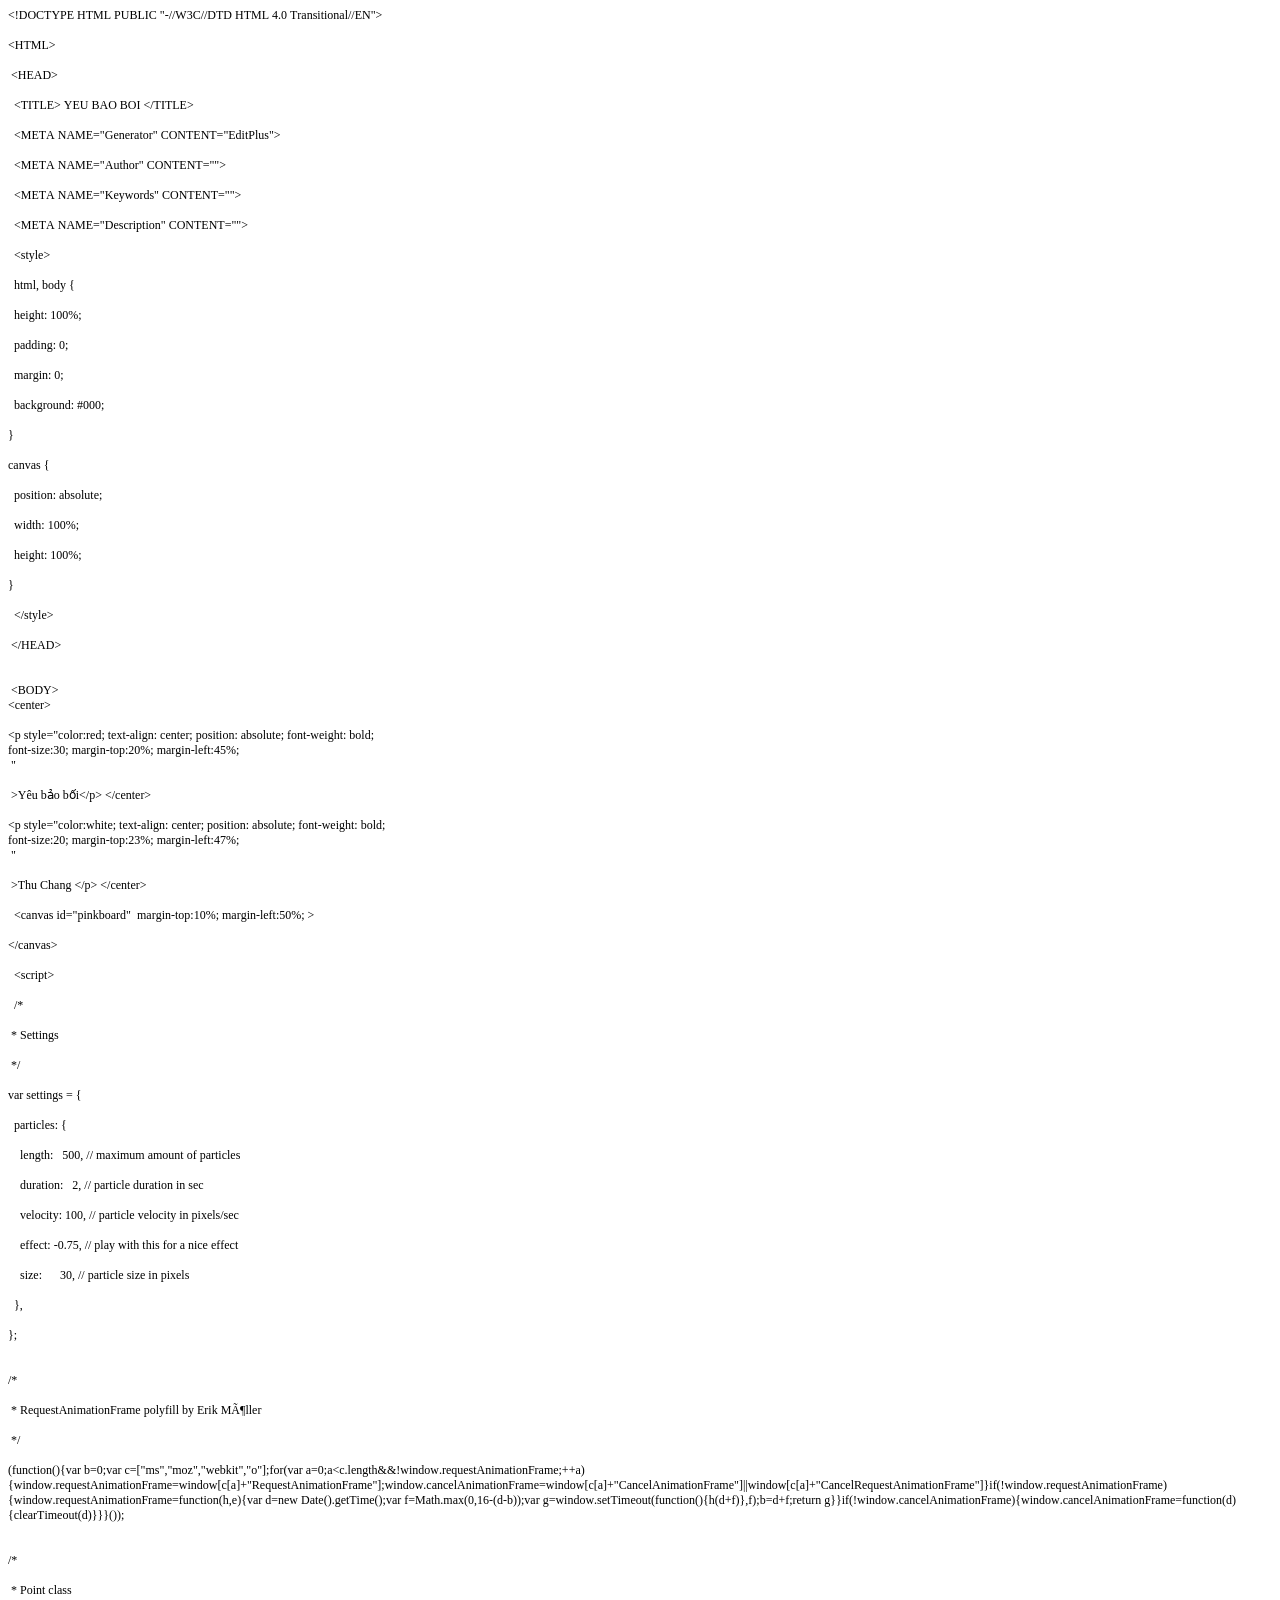
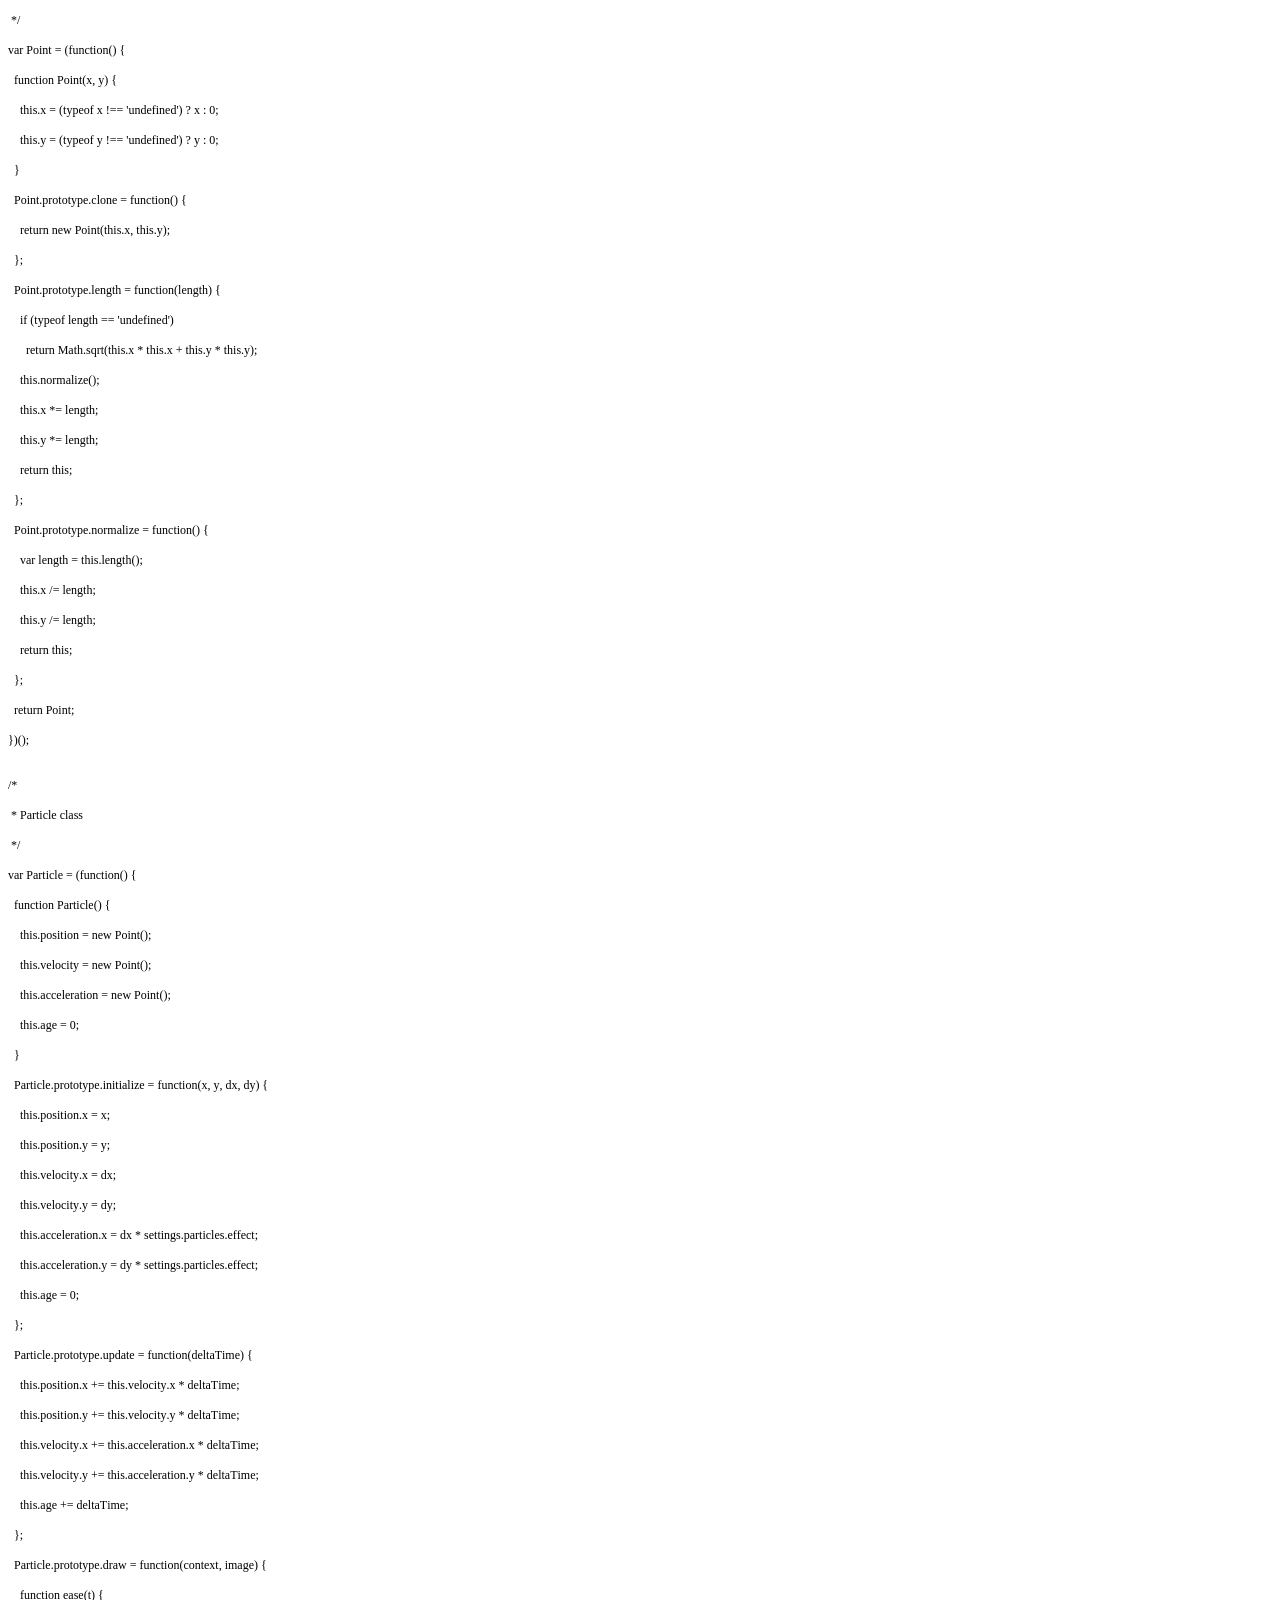
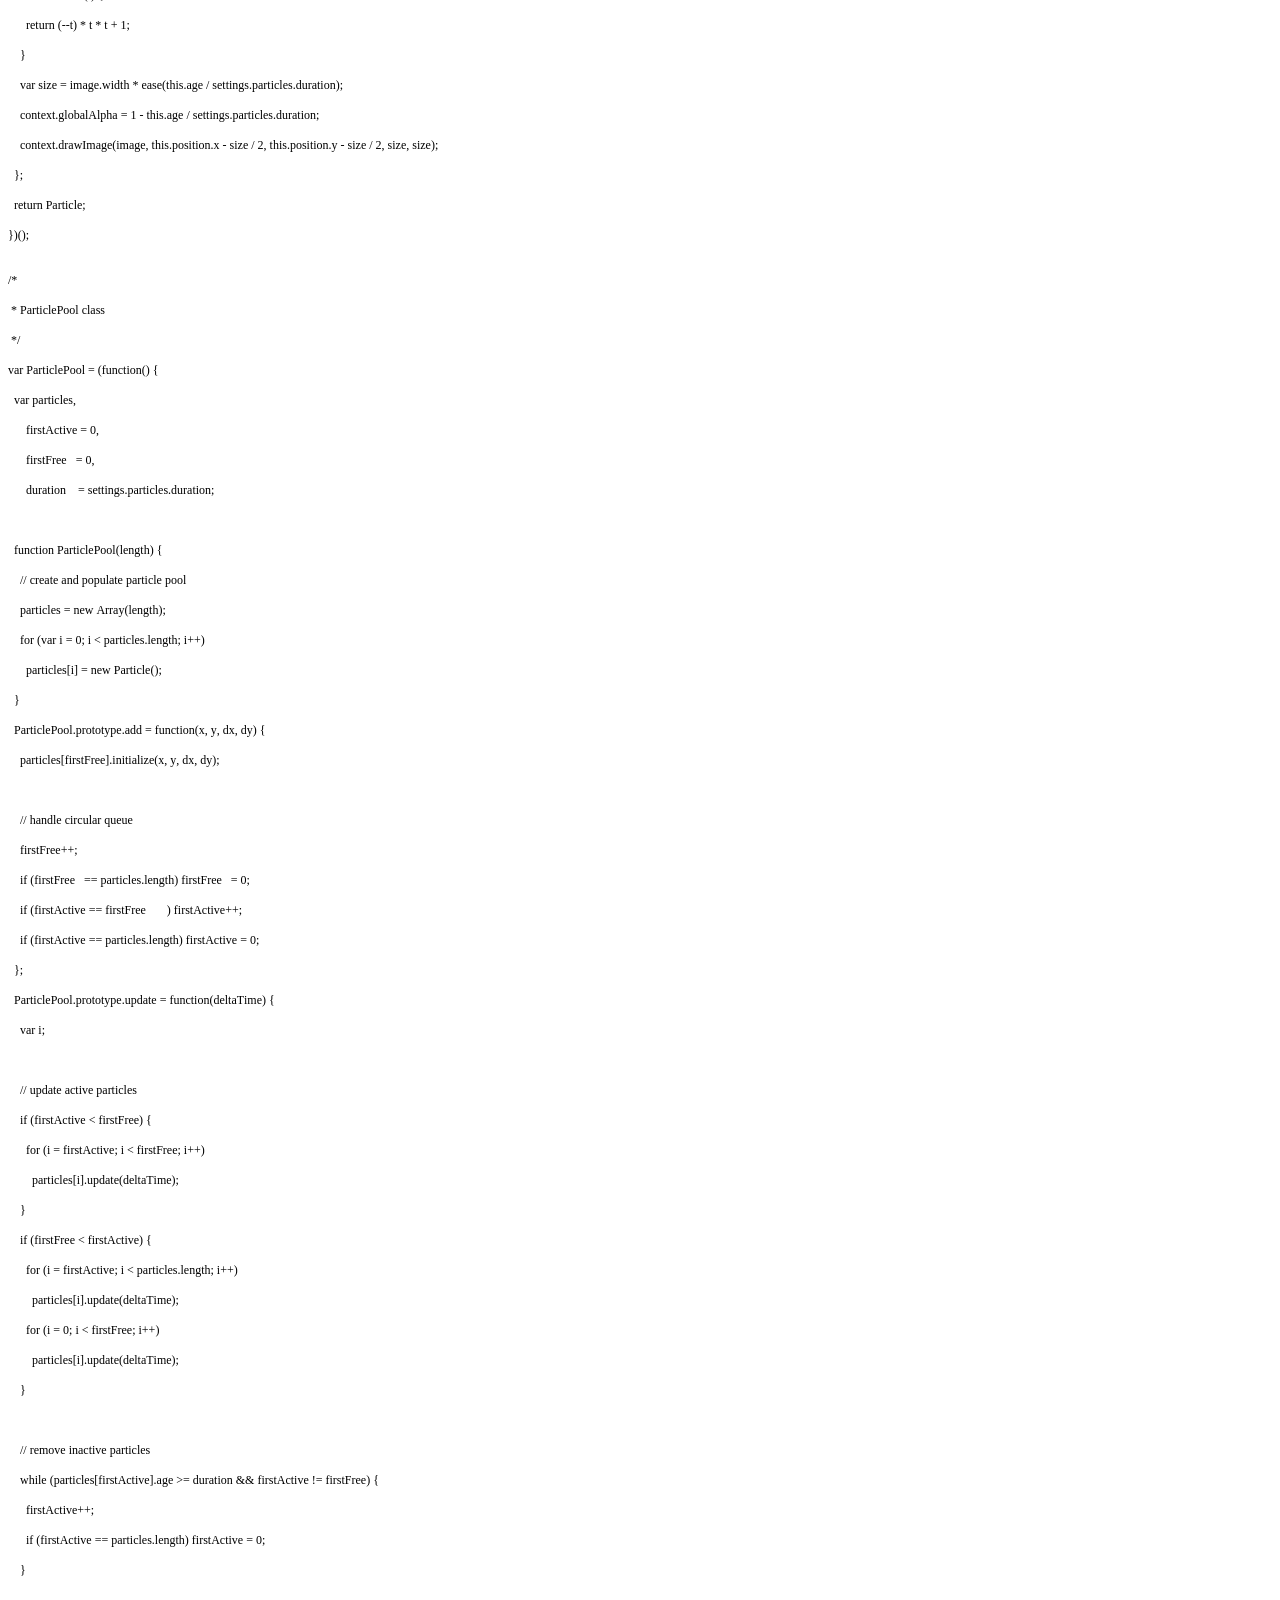
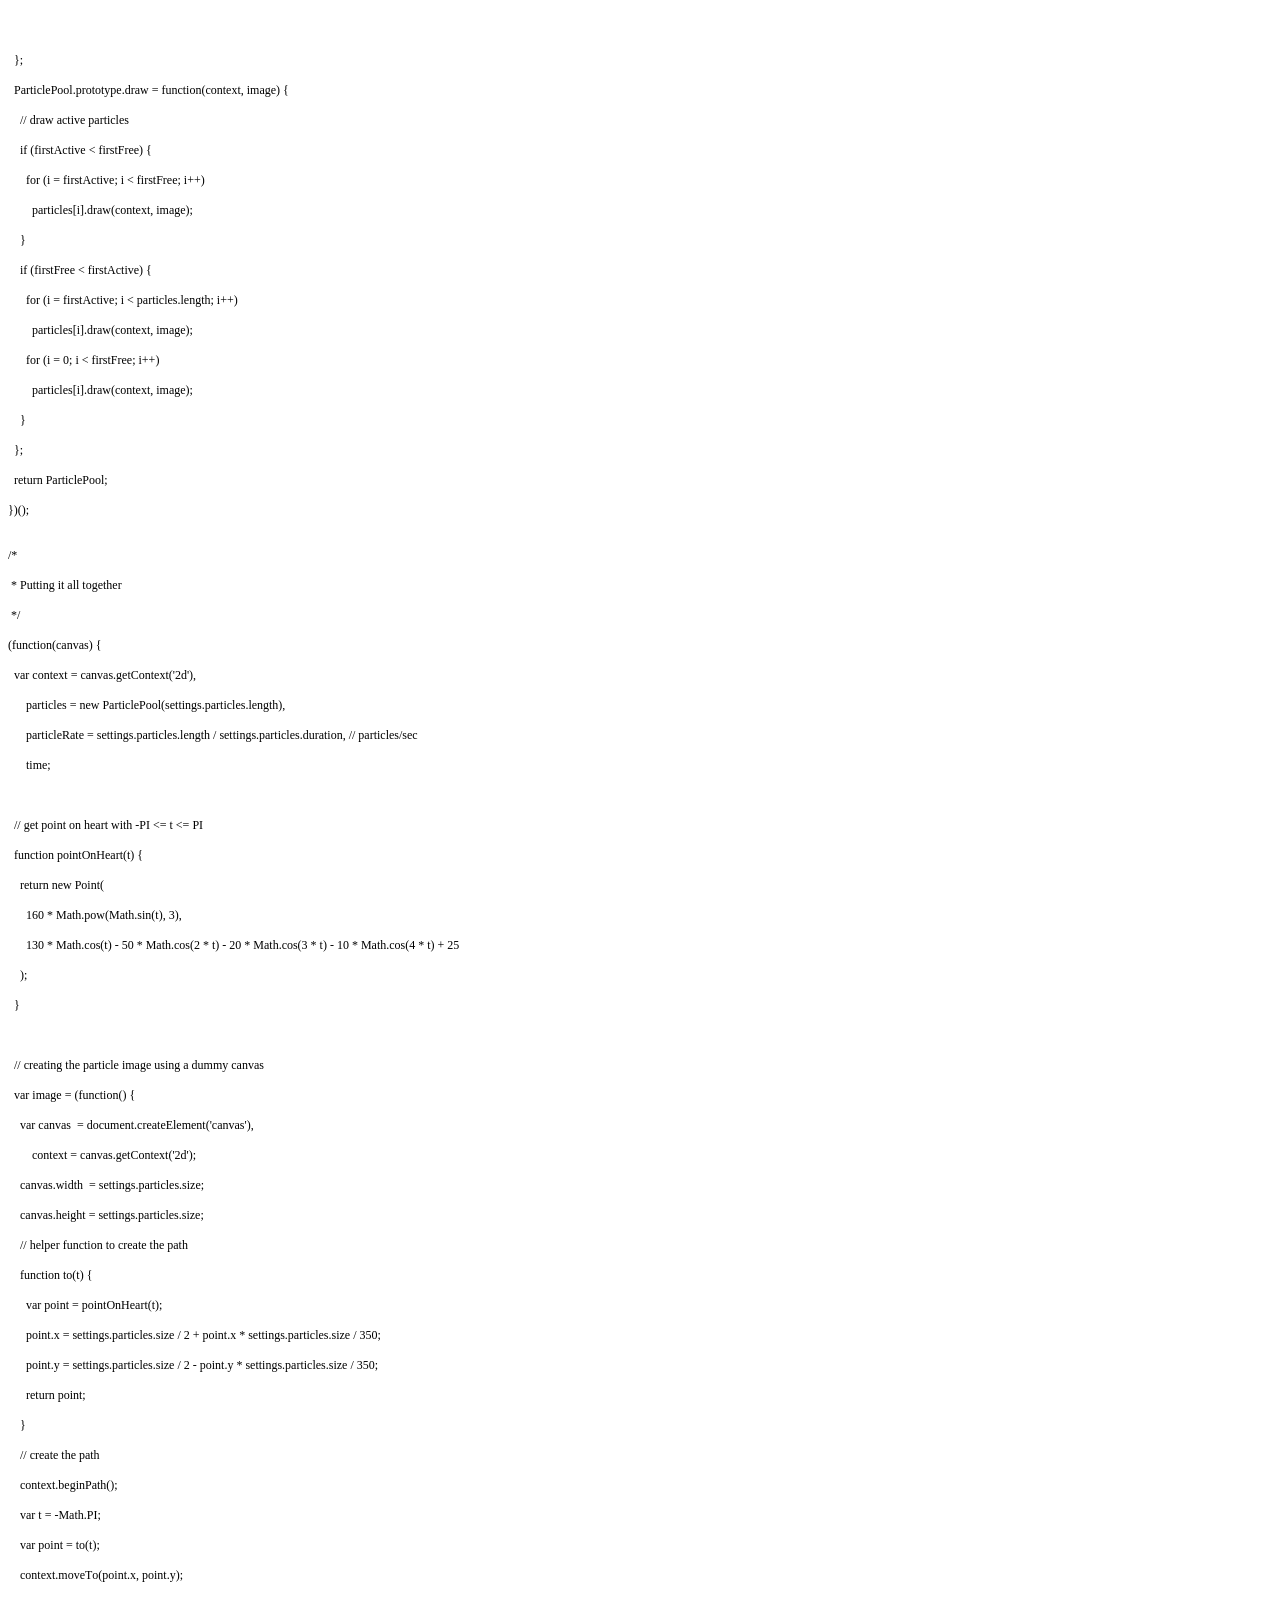
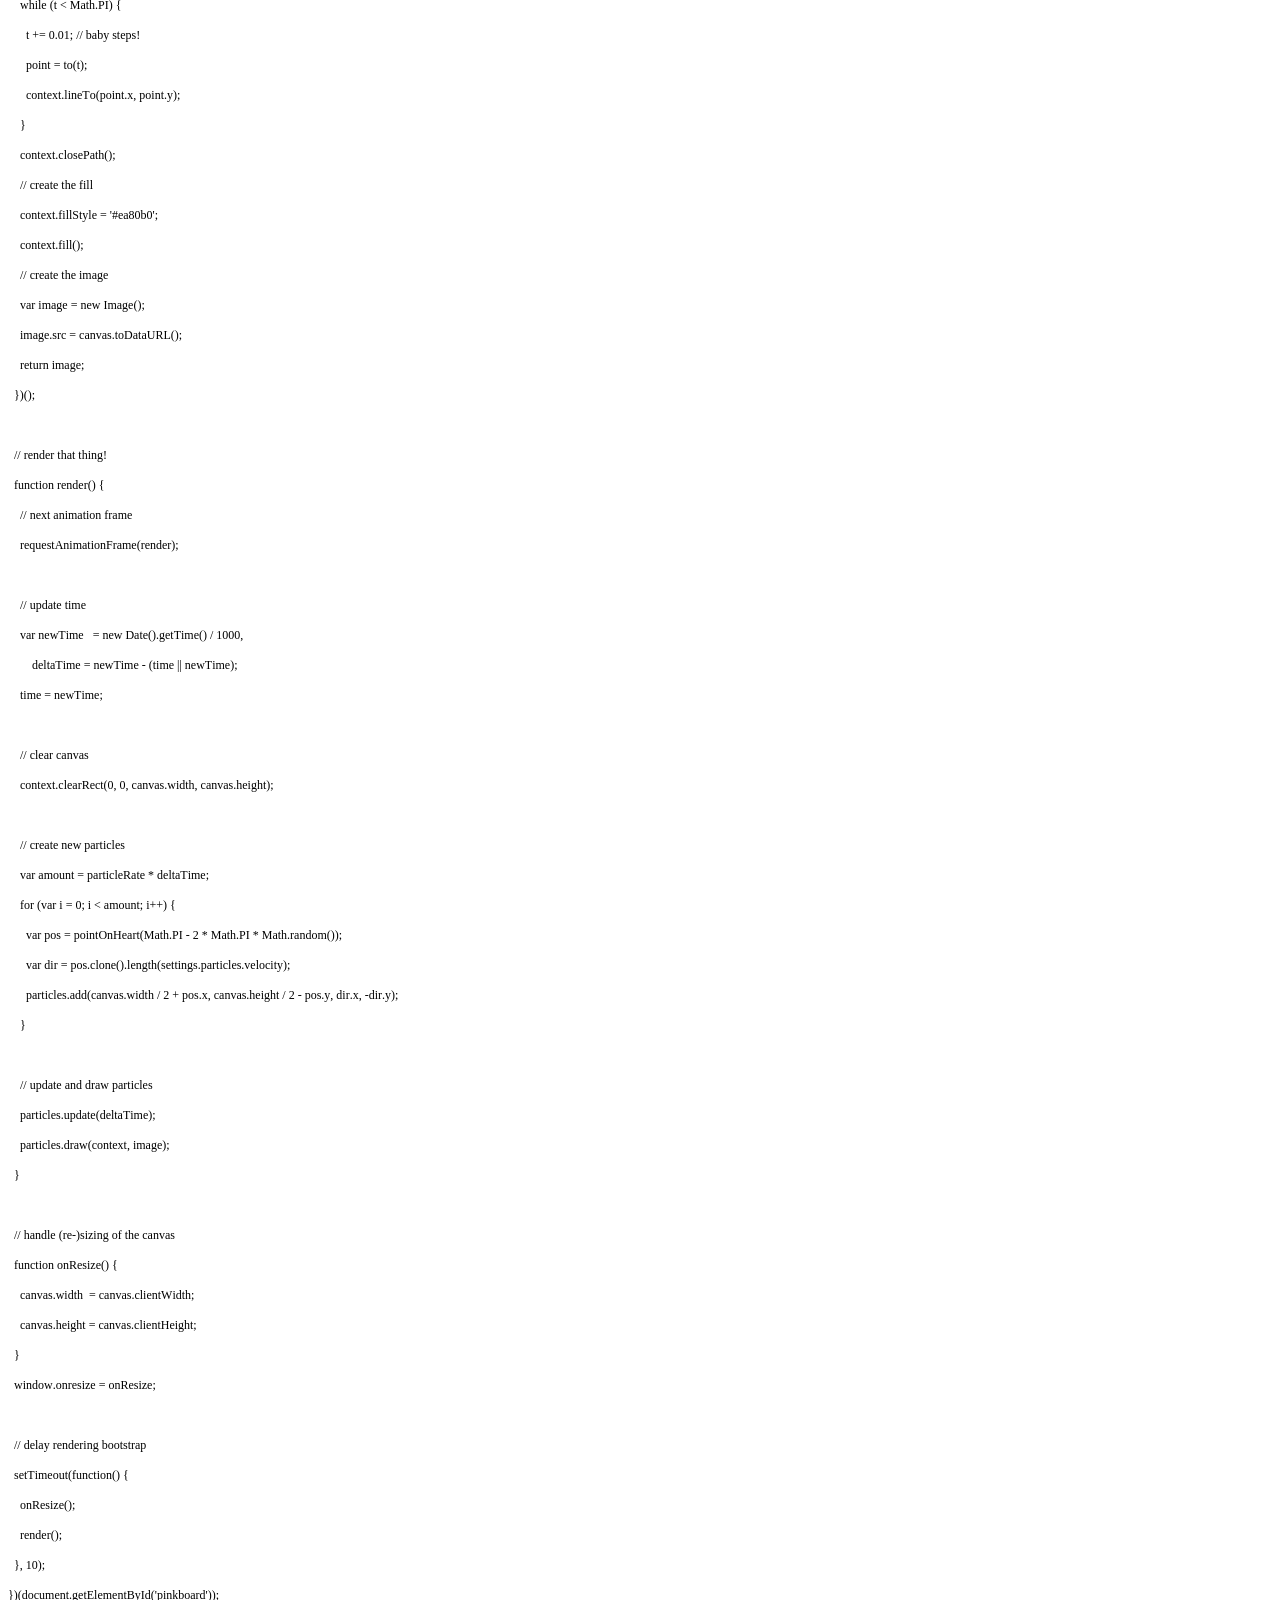
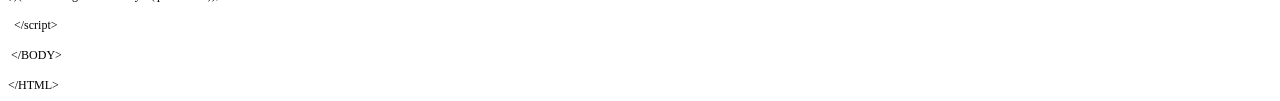
==== index.html @ 87bbc67c "Init hear" ====
<!DOCTYPE html PUBLIC "-//W3C//DTD HTML 4.01//EN" "http://www.w3.org/TR/html4/strict.dtd">
<html>
<head>
  <meta http-equiv="Content-Type" content="text/html; charset=utf-8">
  <meta http-equiv="Content-Style-Type" content="text/css">
  <title></title>
  <meta name="Generator" content="Cocoa HTML Writer">
  <meta name="CocoaVersion" content="2113.5">
  <style type="text/css">
    p.p1 {margin: 0.0px 0.0px 0.0px 0.0px; font: 12.0px Times; color: #000000; -webkit-text-stroke: #000000}
    p.p2 {margin: 0.0px 0.0px 0.0px 0.0px; font: 12.0px Times; color: #000000; -webkit-text-stroke: #000000; min-height: 14.0px}
    span.s1 {font-kerning: none}
  </style>
</head>
<body>
<p class="p1"><span class="s1">&lt;!DOCTYPE HTML PUBLIC "-//W3C//DTD HTML 4.0 Transitional//EN"&gt;</span></p>
<p class="p2"><span class="s1"></span><br></p>
<p class="p1"><span class="s1">&lt;HTML&gt;</span></p>
<p class="p2"><span class="s1"></span><br></p>
<p class="p1"><span class="s1"><span class="Apple-converted-space"> </span>&lt;HEAD&gt;</span></p>
<p class="p2"><span class="s1"></span><br></p>
<p class="p1"><span class="s1"><span class="Apple-converted-space">  </span>&lt;TITLE&gt; YEU BAO BOI &lt;/TITLE&gt;</span></p>
<p class="p2"><span class="s1"></span><br></p>
<p class="p1"><span class="s1"><span class="Apple-converted-space">  </span>&lt;META NAME="Generator" CONTENT="EditPlus"&gt;</span></p>
<p class="p2"><span class="s1"></span><br></p>
<p class="p1"><span class="s1"><span class="Apple-converted-space">  </span>&lt;META NAME="Author" CONTENT=""&gt;</span></p>
<p class="p2"><span class="s1"></span><br></p>
<p class="p1"><span class="s1"><span class="Apple-converted-space">  </span>&lt;META NAME="Keywords" CONTENT=""&gt;</span></p>
<p class="p2"><span class="s1"></span><br></p>
<p class="p1"><span class="s1"><span class="Apple-converted-space">  </span>&lt;META NAME="Description" CONTENT=""&gt;</span></p>
<p class="p2"><span class="s1"></span><br></p>
<p class="p1"><span class="s1"><span class="Apple-converted-space">  </span>&lt;style&gt;</span></p>
<p class="p2"><span class="s1"></span><br></p>
<p class="p1"><span class="s1"><span class="Apple-converted-space">  </span>html, body {</span></p>
<p class="p2"><span class="s1"></span><br></p>
<p class="p1"><span class="s1"><span class="Apple-converted-space">  </span>height: 100%;</span></p>
<p class="p2"><span class="s1"></span><br></p>
<p class="p1"><span class="s1"><span class="Apple-converted-space">  </span>padding: 0;</span></p>
<p class="p2"><span class="s1"></span><br></p>
<p class="p1"><span class="s1"><span class="Apple-converted-space">  </span>margin: 0;</span></p>
<p class="p2"><span class="s1"></span><br></p>
<p class="p1"><span class="s1"><span class="Apple-converted-space">  </span>background: #000;</span></p>
<p class="p2"><span class="s1"></span><br></p>
<p class="p1"><span class="s1">}</span></p>
<p class="p2"><span class="s1"></span><br></p>
<p class="p1"><span class="s1">canvas {</span></p>
<p class="p2"><span class="s1"></span><br></p>
<p class="p1"><span class="s1"><span class="Apple-converted-space">  </span>position: absolute;</span></p>
<p class="p2"><span class="s1"></span><br></p>
<p class="p1"><span class="s1"><span class="Apple-converted-space">  </span>width: 100%;</span></p>
<p class="p2"><span class="s1"></span><br></p>
<p class="p1"><span class="s1"><span class="Apple-converted-space">  </span>height: 100%;</span></p>
<p class="p2"><span class="s1"></span><br></p>
<p class="p1"><span class="s1">}</span></p>
<p class="p2"><span class="s1"></span><br></p>
<p class="p1"><span class="s1"><span class="Apple-converted-space">  </span>&lt;/style&gt;</span></p>
<p class="p2"><span class="s1"></span><br></p>
<p class="p1"><span class="s1"><span class="Apple-converted-space"> </span>&lt;/HEAD&gt;</span></p>
<p class="p2"><span class="s1"></span><br></p>
<p class="p2"><span class="s1"></span><br></p>
<p class="p1"><span class="s1"><span class="Apple-converted-space"> </span>&lt;BODY&gt;</span></p>
<p class="p1"><span class="s1">&lt;center&gt;</span></p>
<p class="p2"><span class="s1"></span><br></p>
<p class="p1"><span class="s1">&lt;p style="color:red; text-align: center; position: absolute; font-weight: bold;<span class="Apple-converted-space"> </span></span></p>
<p class="p1"><span class="s1">font-size:30; margin-top:20%; margin-left:45%;</span></p>
<p class="p1"><span class="s1"><span class="Apple-converted-space"> </span>"</span></p>
<p class="p2"><span class="s1"></span><br></p>
<p class="p1"><span class="s1"><span class="Apple-converted-space"> </span>&gt;Yêu bảo bối&lt;/p&gt; &lt;/center&gt;</span></p>
<p class="p2"><span class="s1"></span><br></p>
<p class="p1"><span class="s1">&lt;p style="color:white; text-align: center; position: absolute; font-weight: bold;<span class="Apple-converted-space"> </span></span></p>
<p class="p1"><span class="s1">font-size:20; margin-top:23%; margin-left:47%;</span></p>
<p class="p1"><span class="s1"><span class="Apple-converted-space"> </span>"</span></p>
<p class="p2"><span class="s1"></span><br></p>
<p class="p1"><span class="s1"><span class="Apple-converted-space"> </span>&gt;Thu Chang &lt;/p&gt; &lt;/center&gt;</span></p>
<p class="p2"><span class="s1"></span><br></p>
<p class="p1"><span class="s1"><span class="Apple-converted-space">  </span>&lt;canvas id="pinkboard"<span class="Apple-converted-space">  </span>margin-top:10%; margin-left:50%; &gt;</span></p>
<p class="p2"><span class="s1"></span><br></p>
<p class="p1"><span class="s1">&lt;/canvas&gt;</span></p>
<p class="p2"><span class="s1"></span><br></p>
<p class="p1"><span class="s1"><span class="Apple-converted-space">  </span>&lt;script&gt;</span></p>
<p class="p2"><span class="s1"></span><br></p>
<p class="p1"><span class="s1"><span class="Apple-converted-space">  </span>/*</span></p>
<p class="p2"><span class="s1"></span><br></p>
<p class="p1"><span class="s1"><span class="Apple-converted-space"> </span>* Settings</span></p>
<p class="p2"><span class="s1"></span><br></p>
<p class="p1"><span class="s1"><span class="Apple-converted-space"> </span>*/</span></p>
<p class="p2"><span class="s1"></span><br></p>
<p class="p1"><span class="s1">var settings = {</span></p>
<p class="p2"><span class="s1"></span><br></p>
<p class="p1"><span class="s1"><span class="Apple-converted-space">  </span>particles: {</span></p>
<p class="p2"><span class="s1"></span><br></p>
<p class="p1"><span class="s1"><span class="Apple-converted-space">    </span>length: <span class="Apple-converted-space">  </span>500, // maximum amount of particles</span></p>
<p class="p2"><span class="s1"></span><br></p>
<p class="p1"><span class="s1"><span class="Apple-converted-space">    </span>duration: <span class="Apple-converted-space">  </span>2, // particle duration in sec</span></p>
<p class="p2"><span class="s1"></span><br></p>
<p class="p1"><span class="s1"><span class="Apple-converted-space">    </span>velocity: 100, // particle velocity in pixels/sec</span></p>
<p class="p2"><span class="s1"></span><br></p>
<p class="p1"><span class="s1"><span class="Apple-converted-space">    </span>effect: -0.75, // play with this for a nice effect</span></p>
<p class="p2"><span class="s1"></span><br></p>
<p class="p1"><span class="s1"><span class="Apple-converted-space">    </span>size:<span class="Apple-converted-space">      </span>30, // particle size in pixels</span></p>
<p class="p2"><span class="s1"></span><br></p>
<p class="p1"><span class="s1"><span class="Apple-converted-space">  </span>},</span></p>
<p class="p2"><span class="s1"></span><br></p>
<p class="p1"><span class="s1">};</span></p>
<p class="p2"><span class="s1"></span><br></p>
<p class="p2"><span class="s1"></span><br></p>
<p class="p1"><span class="s1">/*</span></p>
<p class="p2"><span class="s1"></span><br></p>
<p class="p1"><span class="s1"><span class="Apple-converted-space"> </span>* RequestAnimationFrame polyfill by Erik MÃ¶ller</span></p>
<p class="p2"><span class="s1"></span><br></p>
<p class="p1"><span class="s1"><span class="Apple-converted-space"> </span>*/</span></p>
<p class="p2"><span class="s1"></span><br></p>
<p class="p1"><span class="s1">(function(){var b=0;var c=["ms","moz","webkit","o"];for(var a=0;a&lt;c.length&amp;&amp;!window.requestAnimationFrame;++a){window.requestAnimationFrame=window[c[a]+"RequestAnimationFrame"];window.cancelAnimationFrame=window[c[a]+"CancelAnimationFrame"]||window[c[a]+"CancelRequestAnimationFrame"]}if(!window.requestAnimationFrame){window.requestAnimationFrame=function(h,e){var d=new Date().getTime();var f=Math.max(0,16-(d-b));var g=window.setTimeout(function(){h(d+f)},f);b=d+f;return g}}if(!window.cancelAnimationFrame){window.cancelAnimationFrame=function(d){clearTimeout(d)}}}());</span></p>
<p class="p2"><span class="s1"></span><br></p>
<p class="p2"><span class="s1"></span><br></p>
<p class="p1"><span class="s1">/*</span></p>
<p class="p2"><span class="s1"></span><br></p>
<p class="p1"><span class="s1"><span class="Apple-converted-space"> </span>* Point class</span></p>
<p class="p2"><span class="s1"></span><br></p>
<p class="p1"><span class="s1"><span class="Apple-converted-space"> </span>*/</span></p>
<p class="p2"><span class="s1"></span><br></p>
<p class="p1"><span class="s1">var Point = (function() {</span></p>
<p class="p2"><span class="s1"></span><br></p>
<p class="p1"><span class="s1"><span class="Apple-converted-space">  </span>function Point(x, y) {</span></p>
<p class="p2"><span class="s1"></span><br></p>
<p class="p1"><span class="s1"><span class="Apple-converted-space">    </span>this.x = (typeof x !== 'undefined') ? x : 0;</span></p>
<p class="p2"><span class="s1"></span><br></p>
<p class="p1"><span class="s1"><span class="Apple-converted-space">    </span>this.y = (typeof y !== 'undefined') ? y : 0;</span></p>
<p class="p2"><span class="s1"></span><br></p>
<p class="p1"><span class="s1"><span class="Apple-converted-space">  </span>}</span></p>
<p class="p2"><span class="s1"></span><br></p>
<p class="p1"><span class="s1"><span class="Apple-converted-space">  </span>Point.prototype.clone = function() {</span></p>
<p class="p2"><span class="s1"></span><br></p>
<p class="p1"><span class="s1"><span class="Apple-converted-space">    </span>return new Point(this.x, this.y);</span></p>
<p class="p2"><span class="s1"></span><br></p>
<p class="p1"><span class="s1"><span class="Apple-converted-space">  </span>};</span></p>
<p class="p2"><span class="s1"></span><br></p>
<p class="p1"><span class="s1"><span class="Apple-converted-space">  </span>Point.prototype.length = function(length) {</span></p>
<p class="p2"><span class="s1"></span><br></p>
<p class="p1"><span class="s1"><span class="Apple-converted-space">    </span>if (typeof length == 'undefined')</span></p>
<p class="p2"><span class="s1"></span><br></p>
<p class="p1"><span class="s1"><span class="Apple-converted-space">      </span>return Math.sqrt(this.x * this.x + this.y * this.y);</span></p>
<p class="p2"><span class="s1"></span><br></p>
<p class="p1"><span class="s1"><span class="Apple-converted-space">    </span>this.normalize();</span></p>
<p class="p2"><span class="s1"></span><br></p>
<p class="p1"><span class="s1"><span class="Apple-converted-space">    </span>this.x *= length;</span></p>
<p class="p2"><span class="s1"></span><br></p>
<p class="p1"><span class="s1"><span class="Apple-converted-space">    </span>this.y *= length;</span></p>
<p class="p2"><span class="s1"></span><br></p>
<p class="p1"><span class="s1"><span class="Apple-converted-space">    </span>return this;</span></p>
<p class="p2"><span class="s1"></span><br></p>
<p class="p1"><span class="s1"><span class="Apple-converted-space">  </span>};</span></p>
<p class="p2"><span class="s1"></span><br></p>
<p class="p1"><span class="s1"><span class="Apple-converted-space">  </span>Point.prototype.normalize = function() {</span></p>
<p class="p2"><span class="s1"></span><br></p>
<p class="p1"><span class="s1"><span class="Apple-converted-space">    </span>var length = this.length();</span></p>
<p class="p2"><span class="s1"></span><br></p>
<p class="p1"><span class="s1"><span class="Apple-converted-space">    </span>this.x /= length;</span></p>
<p class="p2"><span class="s1"></span><br></p>
<p class="p1"><span class="s1"><span class="Apple-converted-space">    </span>this.y /= length;</span></p>
<p class="p2"><span class="s1"></span><br></p>
<p class="p1"><span class="s1"><span class="Apple-converted-space">    </span>return this;</span></p>
<p class="p2"><span class="s1"></span><br></p>
<p class="p1"><span class="s1"><span class="Apple-converted-space">  </span>};</span></p>
<p class="p2"><span class="s1"></span><br></p>
<p class="p1"><span class="s1"><span class="Apple-converted-space">  </span>return Point;</span></p>
<p class="p2"><span class="s1"></span><br></p>
<p class="p1"><span class="s1">})();</span></p>
<p class="p2"><span class="s1"></span><br></p>
<p class="p2"><span class="s1"></span><br></p>
<p class="p1"><span class="s1">/*</span></p>
<p class="p2"><span class="s1"></span><br></p>
<p class="p1"><span class="s1"><span class="Apple-converted-space"> </span>* Particle class</span></p>
<p class="p2"><span class="s1"></span><br></p>
<p class="p1"><span class="s1"><span class="Apple-converted-space"> </span>*/</span></p>
<p class="p2"><span class="s1"></span><br></p>
<p class="p1"><span class="s1">var Particle = (function() {</span></p>
<p class="p2"><span class="s1"></span><br></p>
<p class="p1"><span class="s1"><span class="Apple-converted-space">  </span>function Particle() {</span></p>
<p class="p2"><span class="s1"></span><br></p>
<p class="p1"><span class="s1"><span class="Apple-converted-space">    </span>this.position = new Point();</span></p>
<p class="p2"><span class="s1"></span><br></p>
<p class="p1"><span class="s1"><span class="Apple-converted-space">    </span>this.velocity = new Point();</span></p>
<p class="p2"><span class="s1"></span><br></p>
<p class="p1"><span class="s1"><span class="Apple-converted-space">    </span>this.acceleration = new Point();</span></p>
<p class="p2"><span class="s1"></span><br></p>
<p class="p1"><span class="s1"><span class="Apple-converted-space">    </span>this.age = 0;</span></p>
<p class="p2"><span class="s1"></span><br></p>
<p class="p1"><span class="s1"><span class="Apple-converted-space">  </span>}</span></p>
<p class="p2"><span class="s1"></span><br></p>
<p class="p1"><span class="s1"><span class="Apple-converted-space">  </span>Particle.prototype.initialize = function(x, y, dx, dy) {</span></p>
<p class="p2"><span class="s1"></span><br></p>
<p class="p1"><span class="s1"><span class="Apple-converted-space">    </span>this.position.x = x;</span></p>
<p class="p2"><span class="s1"></span><br></p>
<p class="p1"><span class="s1"><span class="Apple-converted-space">    </span>this.position.y = y;</span></p>
<p class="p2"><span class="s1"></span><br></p>
<p class="p1"><span class="s1"><span class="Apple-converted-space">    </span>this.velocity.x = dx;</span></p>
<p class="p2"><span class="s1"></span><br></p>
<p class="p1"><span class="s1"><span class="Apple-converted-space">    </span>this.velocity.y = dy;</span></p>
<p class="p2"><span class="s1"></span><br></p>
<p class="p1"><span class="s1"><span class="Apple-converted-space">    </span>this.acceleration.x = dx * settings.particles.effect;</span></p>
<p class="p2"><span class="s1"></span><br></p>
<p class="p1"><span class="s1"><span class="Apple-converted-space">    </span>this.acceleration.y = dy * settings.particles.effect;</span></p>
<p class="p2"><span class="s1"></span><br></p>
<p class="p1"><span class="s1"><span class="Apple-converted-space">    </span>this.age = 0;</span></p>
<p class="p2"><span class="s1"></span><br></p>
<p class="p1"><span class="s1"><span class="Apple-converted-space">  </span>};</span></p>
<p class="p2"><span class="s1"></span><br></p>
<p class="p1"><span class="s1"><span class="Apple-converted-space">  </span>Particle.prototype.update = function(deltaTime) {</span></p>
<p class="p2"><span class="s1"></span><br></p>
<p class="p1"><span class="s1"><span class="Apple-converted-space">    </span>this.position.x += this.velocity.x * deltaTime;</span></p>
<p class="p2"><span class="s1"></span><br></p>
<p class="p1"><span class="s1"><span class="Apple-converted-space">    </span>this.position.y += this.velocity.y * deltaTime;</span></p>
<p class="p2"><span class="s1"></span><br></p>
<p class="p1"><span class="s1"><span class="Apple-converted-space">    </span>this.velocity.x += this.acceleration.x * deltaTime;</span></p>
<p class="p2"><span class="s1"></span><br></p>
<p class="p1"><span class="s1"><span class="Apple-converted-space">    </span>this.velocity.y += this.acceleration.y * deltaTime;</span></p>
<p class="p2"><span class="s1"></span><br></p>
<p class="p1"><span class="s1"><span class="Apple-converted-space">    </span>this.age += deltaTime;</span></p>
<p class="p2"><span class="s1"></span><br></p>
<p class="p1"><span class="s1"><span class="Apple-converted-space">  </span>};</span></p>
<p class="p2"><span class="s1"></span><br></p>
<p class="p1"><span class="s1"><span class="Apple-converted-space">  </span>Particle.prototype.draw = function(context, image) {</span></p>
<p class="p2"><span class="s1"></span><br></p>
<p class="p1"><span class="s1"><span class="Apple-converted-space">    </span>function ease(t) {</span></p>
<p class="p2"><span class="s1"></span><br></p>
<p class="p1"><span class="s1"><span class="Apple-converted-space">      </span>return (--t) * t * t + 1;</span></p>
<p class="p2"><span class="s1"></span><br></p>
<p class="p1"><span class="s1"><span class="Apple-converted-space">    </span>}</span></p>
<p class="p2"><span class="s1"></span><br></p>
<p class="p1"><span class="s1"><span class="Apple-converted-space">    </span>var size = image.width * ease(this.age / settings.particles.duration);</span></p>
<p class="p2"><span class="s1"></span><br></p>
<p class="p1"><span class="s1"><span class="Apple-converted-space">    </span>context.globalAlpha = 1 - this.age / settings.particles.duration;</span></p>
<p class="p2"><span class="s1"></span><br></p>
<p class="p1"><span class="s1"><span class="Apple-converted-space">    </span>context.drawImage(image, this.position.x - size / 2, this.position.y - size / 2, size, size);</span></p>
<p class="p2"><span class="s1"></span><br></p>
<p class="p1"><span class="s1"><span class="Apple-converted-space">  </span>};</span></p>
<p class="p2"><span class="s1"></span><br></p>
<p class="p1"><span class="s1"><span class="Apple-converted-space">  </span>return Particle;</span></p>
<p class="p2"><span class="s1"></span><br></p>
<p class="p1"><span class="s1">})();</span></p>
<p class="p2"><span class="s1"></span><br></p>
<p class="p2"><span class="s1"></span><br></p>
<p class="p1"><span class="s1">/*</span></p>
<p class="p2"><span class="s1"></span><br></p>
<p class="p1"><span class="s1"><span class="Apple-converted-space"> </span>* ParticlePool class</span></p>
<p class="p2"><span class="s1"></span><br></p>
<p class="p1"><span class="s1"><span class="Apple-converted-space"> </span>*/</span></p>
<p class="p2"><span class="s1"></span><br></p>
<p class="p1"><span class="s1">var ParticlePool = (function() {</span></p>
<p class="p2"><span class="s1"></span><br></p>
<p class="p1"><span class="s1"><span class="Apple-converted-space">  </span>var particles,</span></p>
<p class="p2"><span class="s1"></span><br></p>
<p class="p1"><span class="s1"><span class="Apple-converted-space">      </span>firstActive = 0,</span></p>
<p class="p2"><span class="s1"></span><br></p>
<p class="p1"><span class="s1"><span class="Apple-converted-space">      </span>firstFree <span class="Apple-converted-space">  </span>= 0,</span></p>
<p class="p2"><span class="s1"></span><br></p>
<p class="p1"><span class="s1"><span class="Apple-converted-space">      </span>duration<span class="Apple-converted-space">    </span>= settings.particles.duration;</span></p>
<p class="p2"><span class="s1"></span><br></p>
<p class="p2"><span class="s1"><span class="Apple-converted-space"> </span></span></p>
<p class="p2"><span class="s1"></span><br></p>
<p class="p1"><span class="s1"><span class="Apple-converted-space">  </span>function ParticlePool(length) {</span></p>
<p class="p2"><span class="s1"></span><br></p>
<p class="p1"><span class="s1"><span class="Apple-converted-space">    </span>// create and populate particle pool</span></p>
<p class="p2"><span class="s1"></span><br></p>
<p class="p1"><span class="s1"><span class="Apple-converted-space">    </span>particles = new Array(length);</span></p>
<p class="p2"><span class="s1"></span><br></p>
<p class="p1"><span class="s1"><span class="Apple-converted-space">    </span>for (var i = 0; i &lt; particles.length; i++)</span></p>
<p class="p2"><span class="s1"></span><br></p>
<p class="p1"><span class="s1"><span class="Apple-converted-space">      </span>particles[i] = new Particle();</span></p>
<p class="p2"><span class="s1"></span><br></p>
<p class="p1"><span class="s1"><span class="Apple-converted-space">  </span>}</span></p>
<p class="p2"><span class="s1"></span><br></p>
<p class="p1"><span class="s1"><span class="Apple-converted-space">  </span>ParticlePool.prototype.add = function(x, y, dx, dy) {</span></p>
<p class="p2"><span class="s1"></span><br></p>
<p class="p1"><span class="s1"><span class="Apple-converted-space">    </span>particles[firstFree].initialize(x, y, dx, dy);</span></p>
<p class="p2"><span class="s1"></span><br></p>
<p class="p2"><span class="s1"><span class="Apple-converted-space">   </span></span></p>
<p class="p2"><span class="s1"></span><br></p>
<p class="p1"><span class="s1"><span class="Apple-converted-space">    </span>// handle circular queue</span></p>
<p class="p2"><span class="s1"></span><br></p>
<p class="p1"><span class="s1"><span class="Apple-converted-space">    </span>firstFree++;</span></p>
<p class="p2"><span class="s1"></span><br></p>
<p class="p1"><span class="s1"><span class="Apple-converted-space">    </span>if (firstFree <span class="Apple-converted-space">  </span>== particles.length) firstFree <span class="Apple-converted-space">  </span>= 0;</span></p>
<p class="p2"><span class="s1"></span><br></p>
<p class="p1"><span class="s1"><span class="Apple-converted-space">    </span>if (firstActive == firstFree <span class="Apple-converted-space">      </span>) firstActive++;</span></p>
<p class="p2"><span class="s1"></span><br></p>
<p class="p1"><span class="s1"><span class="Apple-converted-space">    </span>if (firstActive == particles.length) firstActive = 0;</span></p>
<p class="p2"><span class="s1"></span><br></p>
<p class="p1"><span class="s1"><span class="Apple-converted-space">  </span>};</span></p>
<p class="p2"><span class="s1"></span><br></p>
<p class="p1"><span class="s1"><span class="Apple-converted-space">  </span>ParticlePool.prototype.update = function(deltaTime) {</span></p>
<p class="p2"><span class="s1"></span><br></p>
<p class="p1"><span class="s1"><span class="Apple-converted-space">    </span>var i;</span></p>
<p class="p2"><span class="s1"></span><br></p>
<p class="p2"><span class="s1"><span class="Apple-converted-space">   </span></span></p>
<p class="p2"><span class="s1"></span><br></p>
<p class="p1"><span class="s1"><span class="Apple-converted-space">    </span>// update active particles</span></p>
<p class="p2"><span class="s1"></span><br></p>
<p class="p1"><span class="s1"><span class="Apple-converted-space">    </span>if (firstActive &lt; firstFree) {</span></p>
<p class="p2"><span class="s1"></span><br></p>
<p class="p1"><span class="s1"><span class="Apple-converted-space">      </span>for (i = firstActive; i &lt; firstFree; i++)</span></p>
<p class="p2"><span class="s1"></span><br></p>
<p class="p1"><span class="s1"><span class="Apple-converted-space">        </span>particles[i].update(deltaTime);</span></p>
<p class="p2"><span class="s1"></span><br></p>
<p class="p1"><span class="s1"><span class="Apple-converted-space">    </span>}</span></p>
<p class="p2"><span class="s1"></span><br></p>
<p class="p1"><span class="s1"><span class="Apple-converted-space">    </span>if (firstFree &lt; firstActive) {</span></p>
<p class="p2"><span class="s1"></span><br></p>
<p class="p1"><span class="s1"><span class="Apple-converted-space">      </span>for (i = firstActive; i &lt; particles.length; i++)</span></p>
<p class="p2"><span class="s1"></span><br></p>
<p class="p1"><span class="s1"><span class="Apple-converted-space">        </span>particles[i].update(deltaTime);</span></p>
<p class="p2"><span class="s1"></span><br></p>
<p class="p1"><span class="s1"><span class="Apple-converted-space">      </span>for (i = 0; i &lt; firstFree; i++)</span></p>
<p class="p2"><span class="s1"></span><br></p>
<p class="p1"><span class="s1"><span class="Apple-converted-space">        </span>particles[i].update(deltaTime);</span></p>
<p class="p2"><span class="s1"></span><br></p>
<p class="p1"><span class="s1"><span class="Apple-converted-space">    </span>}</span></p>
<p class="p2"><span class="s1"></span><br></p>
<p class="p2"><span class="s1"><span class="Apple-converted-space">   </span></span></p>
<p class="p2"><span class="s1"></span><br></p>
<p class="p1"><span class="s1"><span class="Apple-converted-space">    </span>// remove inactive particles</span></p>
<p class="p2"><span class="s1"></span><br></p>
<p class="p1"><span class="s1"><span class="Apple-converted-space">    </span>while (particles[firstActive].age &gt;= duration &amp;&amp; firstActive != firstFree) {</span></p>
<p class="p2"><span class="s1"></span><br></p>
<p class="p1"><span class="s1"><span class="Apple-converted-space">      </span>firstActive++;</span></p>
<p class="p2"><span class="s1"></span><br></p>
<p class="p1"><span class="s1"><span class="Apple-converted-space">      </span>if (firstActive == particles.length) firstActive = 0;</span></p>
<p class="p2"><span class="s1"></span><br></p>
<p class="p1"><span class="s1"><span class="Apple-converted-space">    </span>}</span></p>
<p class="p2"><span class="s1"></span><br></p>
<p class="p2"><span class="s1"><span class="Apple-converted-space">   </span></span></p>
<p class="p2"><span class="s1"></span><br></p>
<p class="p2"><span class="s1"><span class="Apple-converted-space">   </span></span></p>
<p class="p2"><span class="s1"></span><br></p>
<p class="p1"><span class="s1"><span class="Apple-converted-space">  </span>};</span></p>
<p class="p2"><span class="s1"></span><br></p>
<p class="p1"><span class="s1"><span class="Apple-converted-space">  </span>ParticlePool.prototype.draw = function(context, image) {</span></p>
<p class="p2"><span class="s1"></span><br></p>
<p class="p1"><span class="s1"><span class="Apple-converted-space">    </span>// draw active particles</span></p>
<p class="p2"><span class="s1"></span><br></p>
<p class="p1"><span class="s1"><span class="Apple-converted-space">    </span>if (firstActive &lt; firstFree) {</span></p>
<p class="p2"><span class="s1"></span><br></p>
<p class="p1"><span class="s1"><span class="Apple-converted-space">      </span>for (i = firstActive; i &lt; firstFree; i++)</span></p>
<p class="p2"><span class="s1"></span><br></p>
<p class="p1"><span class="s1"><span class="Apple-converted-space">        </span>particles[i].draw(context, image);</span></p>
<p class="p2"><span class="s1"></span><br></p>
<p class="p1"><span class="s1"><span class="Apple-converted-space">    </span>}</span></p>
<p class="p2"><span class="s1"></span><br></p>
<p class="p1"><span class="s1"><span class="Apple-converted-space">    </span>if (firstFree &lt; firstActive) {</span></p>
<p class="p2"><span class="s1"></span><br></p>
<p class="p1"><span class="s1"><span class="Apple-converted-space">      </span>for (i = firstActive; i &lt; particles.length; i++)</span></p>
<p class="p2"><span class="s1"></span><br></p>
<p class="p1"><span class="s1"><span class="Apple-converted-space">        </span>particles[i].draw(context, image);</span></p>
<p class="p2"><span class="s1"></span><br></p>
<p class="p1"><span class="s1"><span class="Apple-converted-space">      </span>for (i = 0; i &lt; firstFree; i++)</span></p>
<p class="p2"><span class="s1"></span><br></p>
<p class="p1"><span class="s1"><span class="Apple-converted-space">        </span>particles[i].draw(context, image);</span></p>
<p class="p2"><span class="s1"></span><br></p>
<p class="p1"><span class="s1"><span class="Apple-converted-space">    </span>}</span></p>
<p class="p2"><span class="s1"></span><br></p>
<p class="p1"><span class="s1"><span class="Apple-converted-space">  </span>};</span></p>
<p class="p2"><span class="s1"></span><br></p>
<p class="p1"><span class="s1"><span class="Apple-converted-space">  </span>return ParticlePool;</span></p>
<p class="p2"><span class="s1"></span><br></p>
<p class="p1"><span class="s1">})();</span></p>
<p class="p2"><span class="s1"></span><br></p>
<p class="p2"><span class="s1"></span><br></p>
<p class="p1"><span class="s1">/*</span></p>
<p class="p2"><span class="s1"></span><br></p>
<p class="p1"><span class="s1"><span class="Apple-converted-space"> </span>* Putting it all together</span></p>
<p class="p2"><span class="s1"></span><br></p>
<p class="p1"><span class="s1"><span class="Apple-converted-space"> </span>*/</span></p>
<p class="p2"><span class="s1"></span><br></p>
<p class="p1"><span class="s1">(function(canvas) {</span></p>
<p class="p2"><span class="s1"></span><br></p>
<p class="p1"><span class="s1"><span class="Apple-converted-space">  </span>var context = canvas.getContext('2d'),</span></p>
<p class="p2"><span class="s1"></span><br></p>
<p class="p1"><span class="s1"><span class="Apple-converted-space">      </span>particles = new ParticlePool(settings.particles.length),</span></p>
<p class="p2"><span class="s1"></span><br></p>
<p class="p1"><span class="s1"><span class="Apple-converted-space">      </span>particleRate = settings.particles.length / settings.particles.duration, // particles/sec</span></p>
<p class="p2"><span class="s1"></span><br></p>
<p class="p1"><span class="s1"><span class="Apple-converted-space">      </span>time;</span></p>
<p class="p2"><span class="s1"></span><br></p>
<p class="p2"><span class="s1"><span class="Apple-converted-space"> </span></span></p>
<p class="p2"><span class="s1"></span><br></p>
<p class="p1"><span class="s1"><span class="Apple-converted-space">  </span>// get point on heart with -PI &lt;= t &lt;= PI</span></p>
<p class="p2"><span class="s1"></span><br></p>
<p class="p1"><span class="s1"><span class="Apple-converted-space">  </span>function pointOnHeart(t) {</span></p>
<p class="p2"><span class="s1"></span><br></p>
<p class="p1"><span class="s1"><span class="Apple-converted-space">    </span>return new Point(</span></p>
<p class="p2"><span class="s1"></span><br></p>
<p class="p1"><span class="s1"><span class="Apple-converted-space">      </span>160 * Math.pow(Math.sin(t), 3),</span></p>
<p class="p2"><span class="s1"></span><br></p>
<p class="p1"><span class="s1"><span class="Apple-converted-space">      </span>130 * Math.cos(t) - 50 * Math.cos(2 * t) - 20 * Math.cos(3 * t) - 10 * Math.cos(4 * t) + 25</span></p>
<p class="p2"><span class="s1"></span><br></p>
<p class="p1"><span class="s1"><span class="Apple-converted-space">    </span>);</span></p>
<p class="p2"><span class="s1"></span><br></p>
<p class="p1"><span class="s1"><span class="Apple-converted-space">  </span>}</span></p>
<p class="p2"><span class="s1"></span><br></p>
<p class="p2"><span class="s1"><span class="Apple-converted-space"> </span></span></p>
<p class="p2"><span class="s1"></span><br></p>
<p class="p1"><span class="s1"><span class="Apple-converted-space">  </span>// creating the particle image using a dummy canvas</span></p>
<p class="p2"><span class="s1"></span><br></p>
<p class="p1"><span class="s1"><span class="Apple-converted-space">  </span>var image = (function() {</span></p>
<p class="p2"><span class="s1"></span><br></p>
<p class="p1"><span class="s1"><span class="Apple-converted-space">    </span>var canvas<span class="Apple-converted-space">  </span>= document.createElement('canvas'),</span></p>
<p class="p2"><span class="s1"></span><br></p>
<p class="p1"><span class="s1"><span class="Apple-converted-space">        </span>context = canvas.getContext('2d');</span></p>
<p class="p2"><span class="s1"></span><br></p>
<p class="p1"><span class="s1"><span class="Apple-converted-space">    </span>canvas.width<span class="Apple-converted-space">  </span>= settings.particles.size;</span></p>
<p class="p2"><span class="s1"></span><br></p>
<p class="p1"><span class="s1"><span class="Apple-converted-space">    </span>canvas.height = settings.particles.size;</span></p>
<p class="p2"><span class="s1"></span><br></p>
<p class="p1"><span class="s1"><span class="Apple-converted-space">    </span>// helper function to create the path</span></p>
<p class="p2"><span class="s1"></span><br></p>
<p class="p1"><span class="s1"><span class="Apple-converted-space">    </span>function to(t) {</span></p>
<p class="p2"><span class="s1"></span><br></p>
<p class="p1"><span class="s1"><span class="Apple-converted-space">      </span>var point = pointOnHeart(t);</span></p>
<p class="p2"><span class="s1"></span><br></p>
<p class="p1"><span class="s1"><span class="Apple-converted-space">      </span>point.x = settings.particles.size / 2 + point.x * settings.particles.size / 350;</span></p>
<p class="p2"><span class="s1"></span><br></p>
<p class="p1"><span class="s1"><span class="Apple-converted-space">      </span>point.y = settings.particles.size / 2 - point.y * settings.particles.size / 350;</span></p>
<p class="p2"><span class="s1"></span><br></p>
<p class="p1"><span class="s1"><span class="Apple-converted-space">      </span>return point;</span></p>
<p class="p2"><span class="s1"></span><br></p>
<p class="p1"><span class="s1"><span class="Apple-converted-space">    </span>}</span></p>
<p class="p2"><span class="s1"></span><br></p>
<p class="p1"><span class="s1"><span class="Apple-converted-space">    </span>// create the path</span></p>
<p class="p2"><span class="s1"></span><br></p>
<p class="p1"><span class="s1"><span class="Apple-converted-space">    </span>context.beginPath();</span></p>
<p class="p2"><span class="s1"></span><br></p>
<p class="p1"><span class="s1"><span class="Apple-converted-space">    </span>var t = -Math.PI;</span></p>
<p class="p2"><span class="s1"></span><br></p>
<p class="p1"><span class="s1"><span class="Apple-converted-space">    </span>var point = to(t);</span></p>
<p class="p2"><span class="s1"></span><br></p>
<p class="p1"><span class="s1"><span class="Apple-converted-space">    </span>context.moveTo(point.x, point.y);</span></p>
<p class="p2"><span class="s1"></span><br></p>
<p class="p1"><span class="s1"><span class="Apple-converted-space">    </span>while (t &lt; Math.PI) {</span></p>
<p class="p2"><span class="s1"></span><br></p>
<p class="p1"><span class="s1"><span class="Apple-converted-space">      </span>t += 0.01; // baby steps!</span></p>
<p class="p2"><span class="s1"></span><br></p>
<p class="p1"><span class="s1"><span class="Apple-converted-space">      </span>point = to(t);</span></p>
<p class="p2"><span class="s1"></span><br></p>
<p class="p1"><span class="s1"><span class="Apple-converted-space">      </span>context.lineTo(point.x, point.y);</span></p>
<p class="p2"><span class="s1"></span><br></p>
<p class="p1"><span class="s1"><span class="Apple-converted-space">    </span>}</span></p>
<p class="p2"><span class="s1"></span><br></p>
<p class="p1"><span class="s1"><span class="Apple-converted-space">    </span>context.closePath();</span></p>
<p class="p2"><span class="s1"></span><br></p>
<p class="p1"><span class="s1"><span class="Apple-converted-space">    </span>// create the fill</span></p>
<p class="p2"><span class="s1"></span><br></p>
<p class="p1"><span class="s1"><span class="Apple-converted-space">    </span>context.fillStyle = '#ea80b0';</span></p>
<p class="p2"><span class="s1"></span><br></p>
<p class="p1"><span class="s1"><span class="Apple-converted-space">    </span>context.fill();</span></p>
<p class="p2"><span class="s1"></span><br></p>
<p class="p1"><span class="s1"><span class="Apple-converted-space">    </span>// create the image</span></p>
<p class="p2"><span class="s1"></span><br></p>
<p class="p1"><span class="s1"><span class="Apple-converted-space">    </span>var image = new Image();</span></p>
<p class="p2"><span class="s1"></span><br></p>
<p class="p1"><span class="s1"><span class="Apple-converted-space">    </span>image.src = canvas.toDataURL();</span></p>
<p class="p2"><span class="s1"></span><br></p>
<p class="p1"><span class="s1"><span class="Apple-converted-space">    </span>return image;</span></p>
<p class="p2"><span class="s1"></span><br></p>
<p class="p1"><span class="s1"><span class="Apple-converted-space">  </span>})();</span></p>
<p class="p2"><span class="s1"></span><br></p>
<p class="p2"><span class="s1"><span class="Apple-converted-space"> </span></span></p>
<p class="p2"><span class="s1"></span><br></p>
<p class="p1"><span class="s1"><span class="Apple-converted-space">  </span>// render that thing!</span></p>
<p class="p2"><span class="s1"></span><br></p>
<p class="p1"><span class="s1"><span class="Apple-converted-space">  </span>function render() {</span></p>
<p class="p2"><span class="s1"></span><br></p>
<p class="p1"><span class="s1"><span class="Apple-converted-space">    </span>// next animation frame</span></p>
<p class="p2"><span class="s1"></span><br></p>
<p class="p1"><span class="s1"><span class="Apple-converted-space">    </span>requestAnimationFrame(render);</span></p>
<p class="p2"><span class="s1"></span><br></p>
<p class="p2"><span class="s1"><span class="Apple-converted-space">   </span></span></p>
<p class="p2"><span class="s1"></span><br></p>
<p class="p1"><span class="s1"><span class="Apple-converted-space">    </span>// update time</span></p>
<p class="p2"><span class="s1"></span><br></p>
<p class="p1"><span class="s1"><span class="Apple-converted-space">    </span>var newTime <span class="Apple-converted-space">  </span>= new Date().getTime() / 1000,</span></p>
<p class="p2"><span class="s1"></span><br></p>
<p class="p1"><span class="s1"><span class="Apple-converted-space">        </span>deltaTime = newTime - (time || newTime);</span></p>
<p class="p2"><span class="s1"></span><br></p>
<p class="p1"><span class="s1"><span class="Apple-converted-space">    </span>time = newTime;</span></p>
<p class="p2"><span class="s1"></span><br></p>
<p class="p2"><span class="s1"><span class="Apple-converted-space">   </span></span></p>
<p class="p2"><span class="s1"></span><br></p>
<p class="p1"><span class="s1"><span class="Apple-converted-space">    </span>// clear canvas</span></p>
<p class="p2"><span class="s1"></span><br></p>
<p class="p1"><span class="s1"><span class="Apple-converted-space">    </span>context.clearRect(0, 0, canvas.width, canvas.height);</span></p>
<p class="p2"><span class="s1"></span><br></p>
<p class="p2"><span class="s1"><span class="Apple-converted-space">   </span></span></p>
<p class="p2"><span class="s1"></span><br></p>
<p class="p1"><span class="s1"><span class="Apple-converted-space">    </span>// create new particles</span></p>
<p class="p2"><span class="s1"></span><br></p>
<p class="p1"><span class="s1"><span class="Apple-converted-space">    </span>var amount = particleRate * deltaTime;</span></p>
<p class="p2"><span class="s1"></span><br></p>
<p class="p1"><span class="s1"><span class="Apple-converted-space">    </span>for (var i = 0; i &lt; amount; i++) {</span></p>
<p class="p2"><span class="s1"></span><br></p>
<p class="p1"><span class="s1"><span class="Apple-converted-space">      </span>var pos = pointOnHeart(Math.PI - 2 * Math.PI * Math.random());</span></p>
<p class="p2"><span class="s1"></span><br></p>
<p class="p1"><span class="s1"><span class="Apple-converted-space">      </span>var dir = pos.clone().length(settings.particles.velocity);</span></p>
<p class="p2"><span class="s1"></span><br></p>
<p class="p1"><span class="s1"><span class="Apple-converted-space">      </span>particles.add(canvas.width / 2 + pos.x, canvas.height / 2 - pos.y, dir.x, -dir.y);</span></p>
<p class="p2"><span class="s1"></span><br></p>
<p class="p1"><span class="s1"><span class="Apple-converted-space">    </span>}</span></p>
<p class="p2"><span class="s1"></span><br></p>
<p class="p2"><span class="s1"><span class="Apple-converted-space">   </span></span></p>
<p class="p2"><span class="s1"></span><br></p>
<p class="p1"><span class="s1"><span class="Apple-converted-space">    </span>// update and draw particles</span></p>
<p class="p2"><span class="s1"></span><br></p>
<p class="p1"><span class="s1"><span class="Apple-converted-space">    </span>particles.update(deltaTime);</span></p>
<p class="p2"><span class="s1"></span><br></p>
<p class="p1"><span class="s1"><span class="Apple-converted-space">    </span>particles.draw(context, image);</span></p>
<p class="p2"><span class="s1"></span><br></p>
<p class="p1"><span class="s1"><span class="Apple-converted-space">  </span>}</span></p>
<p class="p2"><span class="s1"></span><br></p>
<p class="p2"><span class="s1"><span class="Apple-converted-space"> </span></span></p>
<p class="p2"><span class="s1"></span><br></p>
<p class="p1"><span class="s1"><span class="Apple-converted-space">  </span>// handle (re-)sizing of the canvas</span></p>
<p class="p2"><span class="s1"></span><br></p>
<p class="p1"><span class="s1"><span class="Apple-converted-space">  </span>function onResize() {</span></p>
<p class="p2"><span class="s1"></span><br></p>
<p class="p1"><span class="s1"><span class="Apple-converted-space">    </span>canvas.width<span class="Apple-converted-space">  </span>= canvas.clientWidth;</span></p>
<p class="p2"><span class="s1"></span><br></p>
<p class="p1"><span class="s1"><span class="Apple-converted-space">    </span>canvas.height = canvas.clientHeight;</span></p>
<p class="p2"><span class="s1"></span><br></p>
<p class="p1"><span class="s1"><span class="Apple-converted-space">  </span>}</span></p>
<p class="p2"><span class="s1"></span><br></p>
<p class="p1"><span class="s1"><span class="Apple-converted-space">  </span>window.onresize = onResize;</span></p>
<p class="p2"><span class="s1"></span><br></p>
<p class="p2"><span class="s1"><span class="Apple-converted-space"> </span></span></p>
<p class="p2"><span class="s1"></span><br></p>
<p class="p1"><span class="s1"><span class="Apple-converted-space">  </span>// delay rendering bootstrap</span></p>
<p class="p2"><span class="s1"></span><br></p>
<p class="p1"><span class="s1"><span class="Apple-converted-space">  </span>setTimeout(function() {</span></p>
<p class="p2"><span class="s1"></span><br></p>
<p class="p1"><span class="s1"><span class="Apple-converted-space">    </span>onResize();</span></p>
<p class="p2"><span class="s1"></span><br></p>
<p class="p1"><span class="s1"><span class="Apple-converted-space">    </span>render();</span></p>
<p class="p2"><span class="s1"></span><br></p>
<p class="p1"><span class="s1"><span class="Apple-converted-space">  </span>}, 10);</span></p>
<p class="p2"><span class="s1"></span><br></p>
<p class="p1"><span class="s1">})(document.getElementById('pinkboard'));</span></p>
<p class="p2"><span class="s1"></span><br></p>
<p class="p1"><span class="s1"><span class="Apple-converted-space">  </span>&lt;/script&gt;</span></p>
<p class="p2"><span class="s1"></span><br></p>
<p class="p1"><span class="s1"><span class="Apple-converted-space"> </span>&lt;/BODY&gt;</span></p>
<p class="p2"><span class="s1"></span><br></p>
<p class="p1"><span class="s1">&lt;/HTML&gt;</span></p>
</body>
</html>
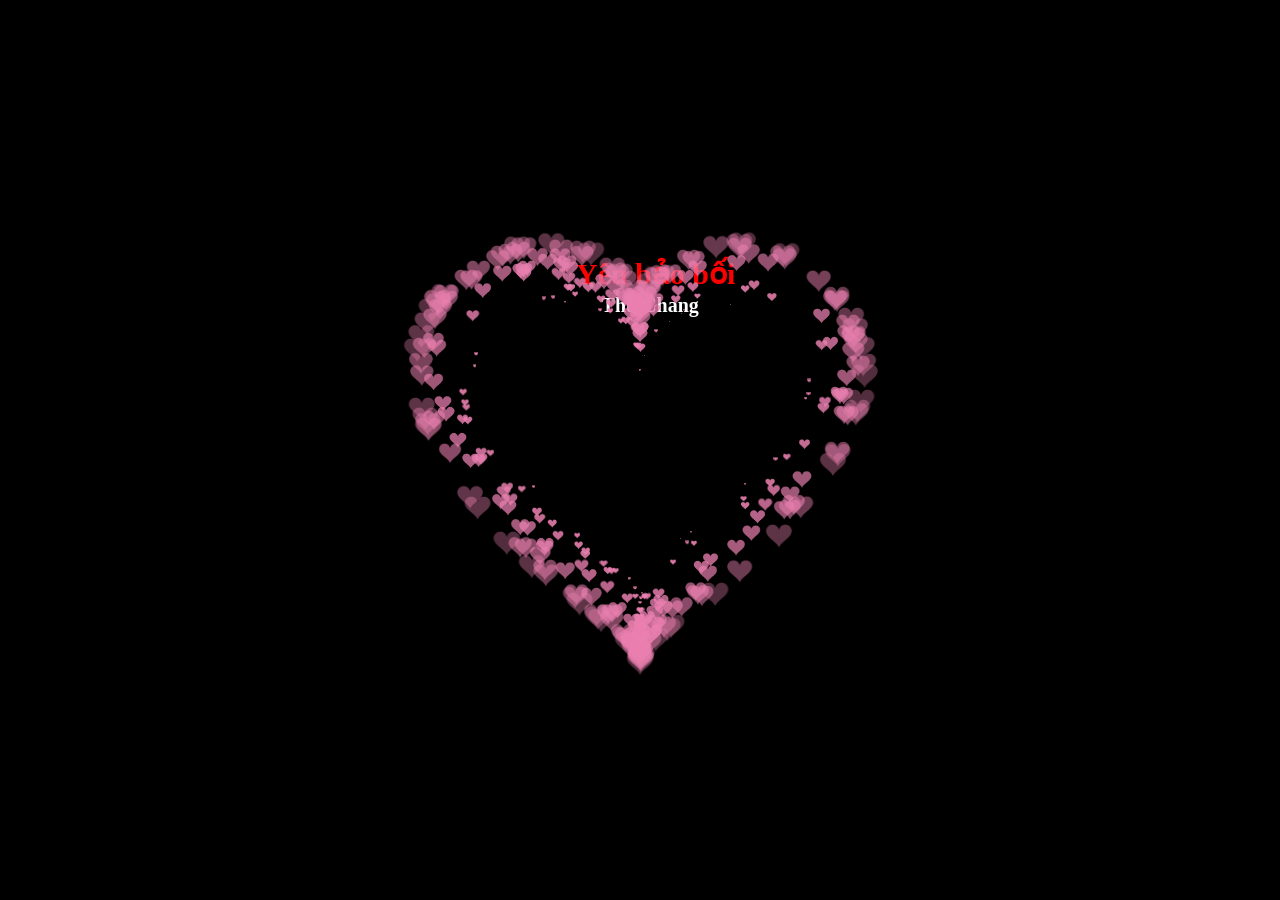
==== commit 117e8bd8: "feat: update html" ====
--- a/index.html
+++ b/index.html
@@ -1,553 +1,536 @@
-<!DOCTYPE html PUBLIC "-//W3C//DTD HTML 4.01//EN" "http://www.w3.org/TR/html4/strict.dtd">
-<html>
-<head>
-  <meta http-equiv="Content-Type" content="text/html; charset=utf-8">
-  <meta http-equiv="Content-Style-Type" content="text/css">
-  <title></title>
-  <meta name="Generator" content="Cocoa HTML Writer">
-  <meta name="CocoaVersion" content="2113.5">
-  <style type="text/css">
-    p.p1 {margin: 0.0px 0.0px 0.0px 0.0px; font: 12.0px Times; color: #000000; -webkit-text-stroke: #000000}
-    p.p2 {margin: 0.0px 0.0px 0.0px 0.0px; font: 12.0px Times; color: #000000; -webkit-text-stroke: #000000; min-height: 14.0px}
-    span.s1 {font-kerning: none}
+<!DOCTYPE HTML PUBLIC "-//W3C//DTD HTML 4.0 Transitional//EN">
+
+<HTML>
+
+ <HEAD>
+
+  <TITLE> YEU BAO BOI </TITLE>
+
+  <META NAME="Generator" CONTENT="EditPlus">
+
+  <META NAME="Author" CONTENT="">
+
+  <META NAME="Keywords" CONTENT="">
+
+  <META NAME="Description" CONTENT="">
+
+  <style>
+
+  html, body {
+
+  height: 100%;
+
+  padding: 0;
+
+  margin: 0;
+
+  background: #000;
+
+}
+
+canvas {
+
+  position: absolute;
+
+  width: 100%;
+
+  height: 100%;
+
+}
+
   </style>
-</head>
-<body>
-<p class="p1"><span class="s1">&lt;!DOCTYPE HTML PUBLIC "-//W3C//DTD HTML 4.0 Transitional//EN"&gt;</span></p>
-<p class="p2"><span class="s1"></span><br></p>
-<p class="p1"><span class="s1">&lt;HTML&gt;</span></p>
-<p class="p2"><span class="s1"></span><br></p>
-<p class="p1"><span class="s1"><span class="Apple-converted-space"> </span>&lt;HEAD&gt;</span></p>
-<p class="p2"><span class="s1"></span><br></p>
-<p class="p1"><span class="s1"><span class="Apple-converted-space">  </span>&lt;TITLE&gt; YEU BAO BOI &lt;/TITLE&gt;</span></p>
-<p class="p2"><span class="s1"></span><br></p>
-<p class="p1"><span class="s1"><span class="Apple-converted-space">  </span>&lt;META NAME="Generator" CONTENT="EditPlus"&gt;</span></p>
-<p class="p2"><span class="s1"></span><br></p>
-<p class="p1"><span class="s1"><span class="Apple-converted-space">  </span>&lt;META NAME="Author" CONTENT=""&gt;</span></p>
-<p class="p2"><span class="s1"></span><br></p>
-<p class="p1"><span class="s1"><span class="Apple-converted-space">  </span>&lt;META NAME="Keywords" CONTENT=""&gt;</span></p>
-<p class="p2"><span class="s1"></span><br></p>
-<p class="p1"><span class="s1"><span class="Apple-converted-space">  </span>&lt;META NAME="Description" CONTENT=""&gt;</span></p>
-<p class="p2"><span class="s1"></span><br></p>
-<p class="p1"><span class="s1"><span class="Apple-converted-space">  </span>&lt;style&gt;</span></p>
-<p class="p2"><span class="s1"></span><br></p>
-<p class="p1"><span class="s1"><span class="Apple-converted-space">  </span>html, body {</span></p>
-<p class="p2"><span class="s1"></span><br></p>
-<p class="p1"><span class="s1"><span class="Apple-converted-space">  </span>height: 100%;</span></p>
-<p class="p2"><span class="s1"></span><br></p>
-<p class="p1"><span class="s1"><span class="Apple-converted-space">  </span>padding: 0;</span></p>
-<p class="p2"><span class="s1"></span><br></p>
-<p class="p1"><span class="s1"><span class="Apple-converted-space">  </span>margin: 0;</span></p>
-<p class="p2"><span class="s1"></span><br></p>
-<p class="p1"><span class="s1"><span class="Apple-converted-space">  </span>background: #000;</span></p>
-<p class="p2"><span class="s1"></span><br></p>
-<p class="p1"><span class="s1">}</span></p>
-<p class="p2"><span class="s1"></span><br></p>
-<p class="p1"><span class="s1">canvas {</span></p>
-<p class="p2"><span class="s1"></span><br></p>
-<p class="p1"><span class="s1"><span class="Apple-converted-space">  </span>position: absolute;</span></p>
-<p class="p2"><span class="s1"></span><br></p>
-<p class="p1"><span class="s1"><span class="Apple-converted-space">  </span>width: 100%;</span></p>
-<p class="p2"><span class="s1"></span><br></p>
-<p class="p1"><span class="s1"><span class="Apple-converted-space">  </span>height: 100%;</span></p>
-<p class="p2"><span class="s1"></span><br></p>
-<p class="p1"><span class="s1">}</span></p>
-<p class="p2"><span class="s1"></span><br></p>
-<p class="p1"><span class="s1"><span class="Apple-converted-space">  </span>&lt;/style&gt;</span></p>
-<p class="p2"><span class="s1"></span><br></p>
-<p class="p1"><span class="s1"><span class="Apple-converted-space"> </span>&lt;/HEAD&gt;</span></p>
-<p class="p2"><span class="s1"></span><br></p>
-<p class="p2"><span class="s1"></span><br></p>
-<p class="p1"><span class="s1"><span class="Apple-converted-space"> </span>&lt;BODY&gt;</span></p>
-<p class="p1"><span class="s1">&lt;center&gt;</span></p>
-<p class="p2"><span class="s1"></span><br></p>
-<p class="p1"><span class="s1">&lt;p style="color:red; text-align: center; position: absolute; font-weight: bold;<span class="Apple-converted-space"> </span></span></p>
-<p class="p1"><span class="s1">font-size:30; margin-top:20%; margin-left:45%;</span></p>
-<p class="p1"><span class="s1"><span class="Apple-converted-space"> </span>"</span></p>
-<p class="p2"><span class="s1"></span><br></p>
-<p class="p1"><span class="s1"><span class="Apple-converted-space"> </span>&gt;Yêu bảo bối&lt;/p&gt; &lt;/center&gt;</span></p>
-<p class="p2"><span class="s1"></span><br></p>
-<p class="p1"><span class="s1">&lt;p style="color:white; text-align: center; position: absolute; font-weight: bold;<span class="Apple-converted-space"> </span></span></p>
-<p class="p1"><span class="s1">font-size:20; margin-top:23%; margin-left:47%;</span></p>
-<p class="p1"><span class="s1"><span class="Apple-converted-space"> </span>"</span></p>
-<p class="p2"><span class="s1"></span><br></p>
-<p class="p1"><span class="s1"><span class="Apple-converted-space"> </span>&gt;Thu Chang &lt;/p&gt; &lt;/center&gt;</span></p>
-<p class="p2"><span class="s1"></span><br></p>
-<p class="p1"><span class="s1"><span class="Apple-converted-space">  </span>&lt;canvas id="pinkboard"<span class="Apple-converted-space">  </span>margin-top:10%; margin-left:50%; &gt;</span></p>
-<p class="p2"><span class="s1"></span><br></p>
-<p class="p1"><span class="s1">&lt;/canvas&gt;</span></p>
-<p class="p2"><span class="s1"></span><br></p>
-<p class="p1"><span class="s1"><span class="Apple-converted-space">  </span>&lt;script&gt;</span></p>
-<p class="p2"><span class="s1"></span><br></p>
-<p class="p1"><span class="s1"><span class="Apple-converted-space">  </span>/*</span></p>
-<p class="p2"><span class="s1"></span><br></p>
-<p class="p1"><span class="s1"><span class="Apple-converted-space"> </span>* Settings</span></p>
-<p class="p2"><span class="s1"></span><br></p>
-<p class="p1"><span class="s1"><span class="Apple-converted-space"> </span>*/</span></p>
-<p class="p2"><span class="s1"></span><br></p>
-<p class="p1"><span class="s1">var settings = {</span></p>
-<p class="p2"><span class="s1"></span><br></p>
-<p class="p1"><span class="s1"><span class="Apple-converted-space">  </span>particles: {</span></p>
-<p class="p2"><span class="s1"></span><br></p>
-<p class="p1"><span class="s1"><span class="Apple-converted-space">    </span>length: <span class="Apple-converted-space">  </span>500, // maximum amount of particles</span></p>
-<p class="p2"><span class="s1"></span><br></p>
-<p class="p1"><span class="s1"><span class="Apple-converted-space">    </span>duration: <span class="Apple-converted-space">  </span>2, // particle duration in sec</span></p>
-<p class="p2"><span class="s1"></span><br></p>
-<p class="p1"><span class="s1"><span class="Apple-converted-space">    </span>velocity: 100, // particle velocity in pixels/sec</span></p>
-<p class="p2"><span class="s1"></span><br></p>
-<p class="p1"><span class="s1"><span class="Apple-converted-space">    </span>effect: -0.75, // play with this for a nice effect</span></p>
-<p class="p2"><span class="s1"></span><br></p>
-<p class="p1"><span class="s1"><span class="Apple-converted-space">    </span>size:<span class="Apple-converted-space">      </span>30, // particle size in pixels</span></p>
-<p class="p2"><span class="s1"></span><br></p>
-<p class="p1"><span class="s1"><span class="Apple-converted-space">  </span>},</span></p>
-<p class="p2"><span class="s1"></span><br></p>
-<p class="p1"><span class="s1">};</span></p>
-<p class="p2"><span class="s1"></span><br></p>
-<p class="p2"><span class="s1"></span><br></p>
-<p class="p1"><span class="s1">/*</span></p>
-<p class="p2"><span class="s1"></span><br></p>
-<p class="p1"><span class="s1"><span class="Apple-converted-space"> </span>* RequestAnimationFrame polyfill by Erik MÃ¶ller</span></p>
-<p class="p2"><span class="s1"></span><br></p>
-<p class="p1"><span class="s1"><span class="Apple-converted-space"> </span>*/</span></p>
-<p class="p2"><span class="s1"></span><br></p>
-<p class="p1"><span class="s1">(function(){var b=0;var c=["ms","moz","webkit","o"];for(var a=0;a&lt;c.length&amp;&amp;!window.requestAnimationFrame;++a){window.requestAnimationFrame=window[c[a]+"RequestAnimationFrame"];window.cancelAnimationFrame=window[c[a]+"CancelAnimationFrame"]||window[c[a]+"CancelRequestAnimationFrame"]}if(!window.requestAnimationFrame){window.requestAnimationFrame=function(h,e){var d=new Date().getTime();var f=Math.max(0,16-(d-b));var g=window.setTimeout(function(){h(d+f)},f);b=d+f;return g}}if(!window.cancelAnimationFrame){window.cancelAnimationFrame=function(d){clearTimeout(d)}}}());</span></p>
-<p class="p2"><span class="s1"></span><br></p>
-<p class="p2"><span class="s1"></span><br></p>
-<p class="p1"><span class="s1">/*</span></p>
-<p class="p2"><span class="s1"></span><br></p>
-<p class="p1"><span class="s1"><span class="Apple-converted-space"> </span>* Point class</span></p>
-<p class="p2"><span class="s1"></span><br></p>
-<p class="p1"><span class="s1"><span class="Apple-converted-space"> </span>*/</span></p>
-<p class="p2"><span class="s1"></span><br></p>
-<p class="p1"><span class="s1">var Point = (function() {</span></p>
-<p class="p2"><span class="s1"></span><br></p>
-<p class="p1"><span class="s1"><span class="Apple-converted-space">  </span>function Point(x, y) {</span></p>
-<p class="p2"><span class="s1"></span><br></p>
-<p class="p1"><span class="s1"><span class="Apple-converted-space">    </span>this.x = (typeof x !== 'undefined') ? x : 0;</span></p>
-<p class="p2"><span class="s1"></span><br></p>
-<p class="p1"><span class="s1"><span class="Apple-converted-space">    </span>this.y = (typeof y !== 'undefined') ? y : 0;</span></p>
-<p class="p2"><span class="s1"></span><br></p>
-<p class="p1"><span class="s1"><span class="Apple-converted-space">  </span>}</span></p>
-<p class="p2"><span class="s1"></span><br></p>
-<p class="p1"><span class="s1"><span class="Apple-converted-space">  </span>Point.prototype.clone = function() {</span></p>
-<p class="p2"><span class="s1"></span><br></p>
-<p class="p1"><span class="s1"><span class="Apple-converted-space">    </span>return new Point(this.x, this.y);</span></p>
-<p class="p2"><span class="s1"></span><br></p>
-<p class="p1"><span class="s1"><span class="Apple-converted-space">  </span>};</span></p>
-<p class="p2"><span class="s1"></span><br></p>
-<p class="p1"><span class="s1"><span class="Apple-converted-space">  </span>Point.prototype.length = function(length) {</span></p>
-<p class="p2"><span class="s1"></span><br></p>
-<p class="p1"><span class="s1"><span class="Apple-converted-space">    </span>if (typeof length == 'undefined')</span></p>
-<p class="p2"><span class="s1"></span><br></p>
-<p class="p1"><span class="s1"><span class="Apple-converted-space">      </span>return Math.sqrt(this.x * this.x + this.y * this.y);</span></p>
-<p class="p2"><span class="s1"></span><br></p>
-<p class="p1"><span class="s1"><span class="Apple-converted-space">    </span>this.normalize();</span></p>
-<p class="p2"><span class="s1"></span><br></p>
-<p class="p1"><span class="s1"><span class="Apple-converted-space">    </span>this.x *= length;</span></p>
-<p class="p2"><span class="s1"></span><br></p>
-<p class="p1"><span class="s1"><span class="Apple-converted-space">    </span>this.y *= length;</span></p>
-<p class="p2"><span class="s1"></span><br></p>
-<p class="p1"><span class="s1"><span class="Apple-converted-space">    </span>return this;</span></p>
-<p class="p2"><span class="s1"></span><br></p>
-<p class="p1"><span class="s1"><span class="Apple-converted-space">  </span>};</span></p>
-<p class="p2"><span class="s1"></span><br></p>
-<p class="p1"><span class="s1"><span class="Apple-converted-space">  </span>Point.prototype.normalize = function() {</span></p>
-<p class="p2"><span class="s1"></span><br></p>
-<p class="p1"><span class="s1"><span class="Apple-converted-space">    </span>var length = this.length();</span></p>
-<p class="p2"><span class="s1"></span><br></p>
-<p class="p1"><span class="s1"><span class="Apple-converted-space">    </span>this.x /= length;</span></p>
-<p class="p2"><span class="s1"></span><br></p>
-<p class="p1"><span class="s1"><span class="Apple-converted-space">    </span>this.y /= length;</span></p>
-<p class="p2"><span class="s1"></span><br></p>
-<p class="p1"><span class="s1"><span class="Apple-converted-space">    </span>return this;</span></p>
-<p class="p2"><span class="s1"></span><br></p>
-<p class="p1"><span class="s1"><span class="Apple-converted-space">  </span>};</span></p>
-<p class="p2"><span class="s1"></span><br></p>
-<p class="p1"><span class="s1"><span class="Apple-converted-space">  </span>return Point;</span></p>
-<p class="p2"><span class="s1"></span><br></p>
-<p class="p1"><span class="s1">})();</span></p>
-<p class="p2"><span class="s1"></span><br></p>
-<p class="p2"><span class="s1"></span><br></p>
-<p class="p1"><span class="s1">/*</span></p>
-<p class="p2"><span class="s1"></span><br></p>
-<p class="p1"><span class="s1"><span class="Apple-converted-space"> </span>* Particle class</span></p>
-<p class="p2"><span class="s1"></span><br></p>
-<p class="p1"><span class="s1"><span class="Apple-converted-space"> </span>*/</span></p>
-<p class="p2"><span class="s1"></span><br></p>
-<p class="p1"><span class="s1">var Particle = (function() {</span></p>
-<p class="p2"><span class="s1"></span><br></p>
-<p class="p1"><span class="s1"><span class="Apple-converted-space">  </span>function Particle() {</span></p>
-<p class="p2"><span class="s1"></span><br></p>
-<p class="p1"><span class="s1"><span class="Apple-converted-space">    </span>this.position = new Point();</span></p>
-<p class="p2"><span class="s1"></span><br></p>
-<p class="p1"><span class="s1"><span class="Apple-converted-space">    </span>this.velocity = new Point();</span></p>
-<p class="p2"><span class="s1"></span><br></p>
-<p class="p1"><span class="s1"><span class="Apple-converted-space">    </span>this.acceleration = new Point();</span></p>
-<p class="p2"><span class="s1"></span><br></p>
-<p class="p1"><span class="s1"><span class="Apple-converted-space">    </span>this.age = 0;</span></p>
-<p class="p2"><span class="s1"></span><br></p>
-<p class="p1"><span class="s1"><span class="Apple-converted-space">  </span>}</span></p>
-<p class="p2"><span class="s1"></span><br></p>
-<p class="p1"><span class="s1"><span class="Apple-converted-space">  </span>Particle.prototype.initialize = function(x, y, dx, dy) {</span></p>
-<p class="p2"><span class="s1"></span><br></p>
-<p class="p1"><span class="s1"><span class="Apple-converted-space">    </span>this.position.x = x;</span></p>
-<p class="p2"><span class="s1"></span><br></p>
-<p class="p1"><span class="s1"><span class="Apple-converted-space">    </span>this.position.y = y;</span></p>
-<p class="p2"><span class="s1"></span><br></p>
-<p class="p1"><span class="s1"><span class="Apple-converted-space">    </span>this.velocity.x = dx;</span></p>
-<p class="p2"><span class="s1"></span><br></p>
-<p class="p1"><span class="s1"><span class="Apple-converted-space">    </span>this.velocity.y = dy;</span></p>
-<p class="p2"><span class="s1"></span><br></p>
-<p class="p1"><span class="s1"><span class="Apple-converted-space">    </span>this.acceleration.x = dx * settings.particles.effect;</span></p>
-<p class="p2"><span class="s1"></span><br></p>
-<p class="p1"><span class="s1"><span class="Apple-converted-space">    </span>this.acceleration.y = dy * settings.particles.effect;</span></p>
-<p class="p2"><span class="s1"></span><br></p>
-<p class="p1"><span class="s1"><span class="Apple-converted-space">    </span>this.age = 0;</span></p>
-<p class="p2"><span class="s1"></span><br></p>
-<p class="p1"><span class="s1"><span class="Apple-converted-space">  </span>};</span></p>
-<p class="p2"><span class="s1"></span><br></p>
-<p class="p1"><span class="s1"><span class="Apple-converted-space">  </span>Particle.prototype.update = function(deltaTime) {</span></p>
-<p class="p2"><span class="s1"></span><br></p>
-<p class="p1"><span class="s1"><span class="Apple-converted-space">    </span>this.position.x += this.velocity.x * deltaTime;</span></p>
-<p class="p2"><span class="s1"></span><br></p>
-<p class="p1"><span class="s1"><span class="Apple-converted-space">    </span>this.position.y += this.velocity.y * deltaTime;</span></p>
-<p class="p2"><span class="s1"></span><br></p>
-<p class="p1"><span class="s1"><span class="Apple-converted-space">    </span>this.velocity.x += this.acceleration.x * deltaTime;</span></p>
-<p class="p2"><span class="s1"></span><br></p>
-<p class="p1"><span class="s1"><span class="Apple-converted-space">    </span>this.velocity.y += this.acceleration.y * deltaTime;</span></p>
-<p class="p2"><span class="s1"></span><br></p>
-<p class="p1"><span class="s1"><span class="Apple-converted-space">    </span>this.age += deltaTime;</span></p>
-<p class="p2"><span class="s1"></span><br></p>
-<p class="p1"><span class="s1"><span class="Apple-converted-space">  </span>};</span></p>
-<p class="p2"><span class="s1"></span><br></p>
-<p class="p1"><span class="s1"><span class="Apple-converted-space">  </span>Particle.prototype.draw = function(context, image) {</span></p>
-<p class="p2"><span class="s1"></span><br></p>
-<p class="p1"><span class="s1"><span class="Apple-converted-space">    </span>function ease(t) {</span></p>
-<p class="p2"><span class="s1"></span><br></p>
-<p class="p1"><span class="s1"><span class="Apple-converted-space">      </span>return (--t) * t * t + 1;</span></p>
-<p class="p2"><span class="s1"></span><br></p>
-<p class="p1"><span class="s1"><span class="Apple-converted-space">    </span>}</span></p>
-<p class="p2"><span class="s1"></span><br></p>
-<p class="p1"><span class="s1"><span class="Apple-converted-space">    </span>var size = image.width * ease(this.age / settings.particles.duration);</span></p>
-<p class="p2"><span class="s1"></span><br></p>
-<p class="p1"><span class="s1"><span class="Apple-converted-space">    </span>context.globalAlpha = 1 - this.age / settings.particles.duration;</span></p>
-<p class="p2"><span class="s1"></span><br></p>
-<p class="p1"><span class="s1"><span class="Apple-converted-space">    </span>context.drawImage(image, this.position.x - size / 2, this.position.y - size / 2, size, size);</span></p>
-<p class="p2"><span class="s1"></span><br></p>
-<p class="p1"><span class="s1"><span class="Apple-converted-space">  </span>};</span></p>
-<p class="p2"><span class="s1"></span><br></p>
-<p class="p1"><span class="s1"><span class="Apple-converted-space">  </span>return Particle;</span></p>
-<p class="p2"><span class="s1"></span><br></p>
-<p class="p1"><span class="s1">})();</span></p>
-<p class="p2"><span class="s1"></span><br></p>
-<p class="p2"><span class="s1"></span><br></p>
-<p class="p1"><span class="s1">/*</span></p>
-<p class="p2"><span class="s1"></span><br></p>
-<p class="p1"><span class="s1"><span class="Apple-converted-space"> </span>* ParticlePool class</span></p>
-<p class="p2"><span class="s1"></span><br></p>
-<p class="p1"><span class="s1"><span class="Apple-converted-space"> </span>*/</span></p>
-<p class="p2"><span class="s1"></span><br></p>
-<p class="p1"><span class="s1">var ParticlePool = (function() {</span></p>
-<p class="p2"><span class="s1"></span><br></p>
-<p class="p1"><span class="s1"><span class="Apple-converted-space">  </span>var particles,</span></p>
-<p class="p2"><span class="s1"></span><br></p>
-<p class="p1"><span class="s1"><span class="Apple-converted-space">      </span>firstActive = 0,</span></p>
-<p class="p2"><span class="s1"></span><br></p>
-<p class="p1"><span class="s1"><span class="Apple-converted-space">      </span>firstFree <span class="Apple-converted-space">  </span>= 0,</span></p>
-<p class="p2"><span class="s1"></span><br></p>
-<p class="p1"><span class="s1"><span class="Apple-converted-space">      </span>duration<span class="Apple-converted-space">    </span>= settings.particles.duration;</span></p>
-<p class="p2"><span class="s1"></span><br></p>
-<p class="p2"><span class="s1"><span class="Apple-converted-space"> </span></span></p>
-<p class="p2"><span class="s1"></span><br></p>
-<p class="p1"><span class="s1"><span class="Apple-converted-space">  </span>function ParticlePool(length) {</span></p>
-<p class="p2"><span class="s1"></span><br></p>
-<p class="p1"><span class="s1"><span class="Apple-converted-space">    </span>// create and populate particle pool</span></p>
-<p class="p2"><span class="s1"></span><br></p>
-<p class="p1"><span class="s1"><span class="Apple-converted-space">    </span>particles = new Array(length);</span></p>
-<p class="p2"><span class="s1"></span><br></p>
-<p class="p1"><span class="s1"><span class="Apple-converted-space">    </span>for (var i = 0; i &lt; particles.length; i++)</span></p>
-<p class="p2"><span class="s1"></span><br></p>
-<p class="p1"><span class="s1"><span class="Apple-converted-space">      </span>particles[i] = new Particle();</span></p>
-<p class="p2"><span class="s1"></span><br></p>
-<p class="p1"><span class="s1"><span class="Apple-converted-space">  </span>}</span></p>
-<p class="p2"><span class="s1"></span><br></p>
-<p class="p1"><span class="s1"><span class="Apple-converted-space">  </span>ParticlePool.prototype.add = function(x, y, dx, dy) {</span></p>
-<p class="p2"><span class="s1"></span><br></p>
-<p class="p1"><span class="s1"><span class="Apple-converted-space">    </span>particles[firstFree].initialize(x, y, dx, dy);</span></p>
-<p class="p2"><span class="s1"></span><br></p>
-<p class="p2"><span class="s1"><span class="Apple-converted-space">   </span></span></p>
-<p class="p2"><span class="s1"></span><br></p>
-<p class="p1"><span class="s1"><span class="Apple-converted-space">    </span>// handle circular queue</span></p>
-<p class="p2"><span class="s1"></span><br></p>
-<p class="p1"><span class="s1"><span class="Apple-converted-space">    </span>firstFree++;</span></p>
-<p class="p2"><span class="s1"></span><br></p>
-<p class="p1"><span class="s1"><span class="Apple-converted-space">    </span>if (firstFree <span class="Apple-converted-space">  </span>== particles.length) firstFree <span class="Apple-converted-space">  </span>= 0;</span></p>
-<p class="p2"><span class="s1"></span><br></p>
-<p class="p1"><span class="s1"><span class="Apple-converted-space">    </span>if (firstActive == firstFree <span class="Apple-converted-space">      </span>) firstActive++;</span></p>
-<p class="p2"><span class="s1"></span><br></p>
-<p class="p1"><span class="s1"><span class="Apple-converted-space">    </span>if (firstActive == particles.length) firstActive = 0;</span></p>
-<p class="p2"><span class="s1"></span><br></p>
-<p class="p1"><span class="s1"><span class="Apple-converted-space">  </span>};</span></p>
-<p class="p2"><span class="s1"></span><br></p>
-<p class="p1"><span class="s1"><span class="Apple-converted-space">  </span>ParticlePool.prototype.update = function(deltaTime) {</span></p>
-<p class="p2"><span class="s1"></span><br></p>
-<p class="p1"><span class="s1"><span class="Apple-converted-space">    </span>var i;</span></p>
-<p class="p2"><span class="s1"></span><br></p>
-<p class="p2"><span class="s1"><span class="Apple-converted-space">   </span></span></p>
-<p class="p2"><span class="s1"></span><br></p>
-<p class="p1"><span class="s1"><span class="Apple-converted-space">    </span>// update active particles</span></p>
-<p class="p2"><span class="s1"></span><br></p>
-<p class="p1"><span class="s1"><span class="Apple-converted-space">    </span>if (firstActive &lt; firstFree) {</span></p>
-<p class="p2"><span class="s1"></span><br></p>
-<p class="p1"><span class="s1"><span class="Apple-converted-space">      </span>for (i = firstActive; i &lt; firstFree; i++)</span></p>
-<p class="p2"><span class="s1"></span><br></p>
-<p class="p1"><span class="s1"><span class="Apple-converted-space">        </span>particles[i].update(deltaTime);</span></p>
-<p class="p2"><span class="s1"></span><br></p>
-<p class="p1"><span class="s1"><span class="Apple-converted-space">    </span>}</span></p>
-<p class="p2"><span class="s1"></span><br></p>
-<p class="p1"><span class="s1"><span class="Apple-converted-space">    </span>if (firstFree &lt; firstActive) {</span></p>
-<p class="p2"><span class="s1"></span><br></p>
-<p class="p1"><span class="s1"><span class="Apple-converted-space">      </span>for (i = firstActive; i &lt; particles.length; i++)</span></p>
-<p class="p2"><span class="s1"></span><br></p>
-<p class="p1"><span class="s1"><span class="Apple-converted-space">        </span>particles[i].update(deltaTime);</span></p>
-<p class="p2"><span class="s1"></span><br></p>
-<p class="p1"><span class="s1"><span class="Apple-converted-space">      </span>for (i = 0; i &lt; firstFree; i++)</span></p>
-<p class="p2"><span class="s1"></span><br></p>
-<p class="p1"><span class="s1"><span class="Apple-converted-space">        </span>particles[i].update(deltaTime);</span></p>
-<p class="p2"><span class="s1"></span><br></p>
-<p class="p1"><span class="s1"><span class="Apple-converted-space">    </span>}</span></p>
-<p class="p2"><span class="s1"></span><br></p>
-<p class="p2"><span class="s1"><span class="Apple-converted-space">   </span></span></p>
-<p class="p2"><span class="s1"></span><br></p>
-<p class="p1"><span class="s1"><span class="Apple-converted-space">    </span>// remove inactive particles</span></p>
-<p class="p2"><span class="s1"></span><br></p>
-<p class="p1"><span class="s1"><span class="Apple-converted-space">    </span>while (particles[firstActive].age &gt;= duration &amp;&amp; firstActive != firstFree) {</span></p>
-<p class="p2"><span class="s1"></span><br></p>
-<p class="p1"><span class="s1"><span class="Apple-converted-space">      </span>firstActive++;</span></p>
-<p class="p2"><span class="s1"></span><br></p>
-<p class="p1"><span class="s1"><span class="Apple-converted-space">      </span>if (firstActive == particles.length) firstActive = 0;</span></p>
-<p class="p2"><span class="s1"></span><br></p>
-<p class="p1"><span class="s1"><span class="Apple-converted-space">    </span>}</span></p>
-<p class="p2"><span class="s1"></span><br></p>
-<p class="p2"><span class="s1"><span class="Apple-converted-space">   </span></span></p>
-<p class="p2"><span class="s1"></span><br></p>
-<p class="p2"><span class="s1"><span class="Apple-converted-space">   </span></span></p>
-<p class="p2"><span class="s1"></span><br></p>
-<p class="p1"><span class="s1"><span class="Apple-converted-space">  </span>};</span></p>
-<p class="p2"><span class="s1"></span><br></p>
-<p class="p1"><span class="s1"><span class="Apple-converted-space">  </span>ParticlePool.prototype.draw = function(context, image) {</span></p>
-<p class="p2"><span class="s1"></span><br></p>
-<p class="p1"><span class="s1"><span class="Apple-converted-space">    </span>// draw active particles</span></p>
-<p class="p2"><span class="s1"></span><br></p>
-<p class="p1"><span class="s1"><span class="Apple-converted-space">    </span>if (firstActive &lt; firstFree) {</span></p>
-<p class="p2"><span class="s1"></span><br></p>
-<p class="p1"><span class="s1"><span class="Apple-converted-space">      </span>for (i = firstActive; i &lt; firstFree; i++)</span></p>
-<p class="p2"><span class="s1"></span><br></p>
-<p class="p1"><span class="s1"><span class="Apple-converted-space">        </span>particles[i].draw(context, image);</span></p>
-<p class="p2"><span class="s1"></span><br></p>
-<p class="p1"><span class="s1"><span class="Apple-converted-space">    </span>}</span></p>
-<p class="p2"><span class="s1"></span><br></p>
-<p class="p1"><span class="s1"><span class="Apple-converted-space">    </span>if (firstFree &lt; firstActive) {</span></p>
-<p class="p2"><span class="s1"></span><br></p>
-<p class="p1"><span class="s1"><span class="Apple-converted-space">      </span>for (i = firstActive; i &lt; particles.length; i++)</span></p>
-<p class="p2"><span class="s1"></span><br></p>
-<p class="p1"><span class="s1"><span class="Apple-converted-space">        </span>particles[i].draw(context, image);</span></p>
-<p class="p2"><span class="s1"></span><br></p>
-<p class="p1"><span class="s1"><span class="Apple-converted-space">      </span>for (i = 0; i &lt; firstFree; i++)</span></p>
-<p class="p2"><span class="s1"></span><br></p>
-<p class="p1"><span class="s1"><span class="Apple-converted-space">        </span>particles[i].draw(context, image);</span></p>
-<p class="p2"><span class="s1"></span><br></p>
-<p class="p1"><span class="s1"><span class="Apple-converted-space">    </span>}</span></p>
-<p class="p2"><span class="s1"></span><br></p>
-<p class="p1"><span class="s1"><span class="Apple-converted-space">  </span>};</span></p>
-<p class="p2"><span class="s1"></span><br></p>
-<p class="p1"><span class="s1"><span class="Apple-converted-space">  </span>return ParticlePool;</span></p>
-<p class="p2"><span class="s1"></span><br></p>
-<p class="p1"><span class="s1">})();</span></p>
-<p class="p2"><span class="s1"></span><br></p>
-<p class="p2"><span class="s1"></span><br></p>
-<p class="p1"><span class="s1">/*</span></p>
-<p class="p2"><span class="s1"></span><br></p>
-<p class="p1"><span class="s1"><span class="Apple-converted-space"> </span>* Putting it all together</span></p>
-<p class="p2"><span class="s1"></span><br></p>
-<p class="p1"><span class="s1"><span class="Apple-converted-space"> </span>*/</span></p>
-<p class="p2"><span class="s1"></span><br></p>
-<p class="p1"><span class="s1">(function(canvas) {</span></p>
-<p class="p2"><span class="s1"></span><br></p>
-<p class="p1"><span class="s1"><span class="Apple-converted-space">  </span>var context = canvas.getContext('2d'),</span></p>
-<p class="p2"><span class="s1"></span><br></p>
-<p class="p1"><span class="s1"><span class="Apple-converted-space">      </span>particles = new ParticlePool(settings.particles.length),</span></p>
-<p class="p2"><span class="s1"></span><br></p>
-<p class="p1"><span class="s1"><span class="Apple-converted-space">      </span>particleRate = settings.particles.length / settings.particles.duration, // particles/sec</span></p>
-<p class="p2"><span class="s1"></span><br></p>
-<p class="p1"><span class="s1"><span class="Apple-converted-space">      </span>time;</span></p>
-<p class="p2"><span class="s1"></span><br></p>
-<p class="p2"><span class="s1"><span class="Apple-converted-space"> </span></span></p>
-<p class="p2"><span class="s1"></span><br></p>
-<p class="p1"><span class="s1"><span class="Apple-converted-space">  </span>// get point on heart with -PI &lt;= t &lt;= PI</span></p>
-<p class="p2"><span class="s1"></span><br></p>
-<p class="p1"><span class="s1"><span class="Apple-converted-space">  </span>function pointOnHeart(t) {</span></p>
-<p class="p2"><span class="s1"></span><br></p>
-<p class="p1"><span class="s1"><span class="Apple-converted-space">    </span>return new Point(</span></p>
-<p class="p2"><span class="s1"></span><br></p>
-<p class="p1"><span class="s1"><span class="Apple-converted-space">      </span>160 * Math.pow(Math.sin(t), 3),</span></p>
-<p class="p2"><span class="s1"></span><br></p>
-<p class="p1"><span class="s1"><span class="Apple-converted-space">      </span>130 * Math.cos(t) - 50 * Math.cos(2 * t) - 20 * Math.cos(3 * t) - 10 * Math.cos(4 * t) + 25</span></p>
-<p class="p2"><span class="s1"></span><br></p>
-<p class="p1"><span class="s1"><span class="Apple-converted-space">    </span>);</span></p>
-<p class="p2"><span class="s1"></span><br></p>
-<p class="p1"><span class="s1"><span class="Apple-converted-space">  </span>}</span></p>
-<p class="p2"><span class="s1"></span><br></p>
-<p class="p2"><span class="s1"><span class="Apple-converted-space"> </span></span></p>
-<p class="p2"><span class="s1"></span><br></p>
-<p class="p1"><span class="s1"><span class="Apple-converted-space">  </span>// creating the particle image using a dummy canvas</span></p>
-<p class="p2"><span class="s1"></span><br></p>
-<p class="p1"><span class="s1"><span class="Apple-converted-space">  </span>var image = (function() {</span></p>
-<p class="p2"><span class="s1"></span><br></p>
-<p class="p1"><span class="s1"><span class="Apple-converted-space">    </span>var canvas<span class="Apple-converted-space">  </span>= document.createElement('canvas'),</span></p>
-<p class="p2"><span class="s1"></span><br></p>
-<p class="p1"><span class="s1"><span class="Apple-converted-space">        </span>context = canvas.getContext('2d');</span></p>
-<p class="p2"><span class="s1"></span><br></p>
-<p class="p1"><span class="s1"><span class="Apple-converted-space">    </span>canvas.width<span class="Apple-converted-space">  </span>= settings.particles.size;</span></p>
-<p class="p2"><span class="s1"></span><br></p>
-<p class="p1"><span class="s1"><span class="Apple-converted-space">    </span>canvas.height = settings.particles.size;</span></p>
-<p class="p2"><span class="s1"></span><br></p>
-<p class="p1"><span class="s1"><span class="Apple-converted-space">    </span>// helper function to create the path</span></p>
-<p class="p2"><span class="s1"></span><br></p>
-<p class="p1"><span class="s1"><span class="Apple-converted-space">    </span>function to(t) {</span></p>
-<p class="p2"><span class="s1"></span><br></p>
-<p class="p1"><span class="s1"><span class="Apple-converted-space">      </span>var point = pointOnHeart(t);</span></p>
-<p class="p2"><span class="s1"></span><br></p>
-<p class="p1"><span class="s1"><span class="Apple-converted-space">      </span>point.x = settings.particles.size / 2 + point.x * settings.particles.size / 350;</span></p>
-<p class="p2"><span class="s1"></span><br></p>
-<p class="p1"><span class="s1"><span class="Apple-converted-space">      </span>point.y = settings.particles.size / 2 - point.y * settings.particles.size / 350;</span></p>
-<p class="p2"><span class="s1"></span><br></p>
-<p class="p1"><span class="s1"><span class="Apple-converted-space">      </span>return point;</span></p>
-<p class="p2"><span class="s1"></span><br></p>
-<p class="p1"><span class="s1"><span class="Apple-converted-space">    </span>}</span></p>
-<p class="p2"><span class="s1"></span><br></p>
-<p class="p1"><span class="s1"><span class="Apple-converted-space">    </span>// create the path</span></p>
-<p class="p2"><span class="s1"></span><br></p>
-<p class="p1"><span class="s1"><span class="Apple-converted-space">    </span>context.beginPath();</span></p>
-<p class="p2"><span class="s1"></span><br></p>
-<p class="p1"><span class="s1"><span class="Apple-converted-space">    </span>var t = -Math.PI;</span></p>
-<p class="p2"><span class="s1"></span><br></p>
-<p class="p1"><span class="s1"><span class="Apple-converted-space">    </span>var point = to(t);</span></p>
-<p class="p2"><span class="s1"></span><br></p>
-<p class="p1"><span class="s1"><span class="Apple-converted-space">    </span>context.moveTo(point.x, point.y);</span></p>
-<p class="p2"><span class="s1"></span><br></p>
-<p class="p1"><span class="s1"><span class="Apple-converted-space">    </span>while (t &lt; Math.PI) {</span></p>
-<p class="p2"><span class="s1"></span><br></p>
-<p class="p1"><span class="s1"><span class="Apple-converted-space">      </span>t += 0.01; // baby steps!</span></p>
-<p class="p2"><span class="s1"></span><br></p>
-<p class="p1"><span class="s1"><span class="Apple-converted-space">      </span>point = to(t);</span></p>
-<p class="p2"><span class="s1"></span><br></p>
-<p class="p1"><span class="s1"><span class="Apple-converted-space">      </span>context.lineTo(point.x, point.y);</span></p>
-<p class="p2"><span class="s1"></span><br></p>
-<p class="p1"><span class="s1"><span class="Apple-converted-space">    </span>}</span></p>
-<p class="p2"><span class="s1"></span><br></p>
-<p class="p1"><span class="s1"><span class="Apple-converted-space">    </span>context.closePath();</span></p>
-<p class="p2"><span class="s1"></span><br></p>
-<p class="p1"><span class="s1"><span class="Apple-converted-space">    </span>// create the fill</span></p>
-<p class="p2"><span class="s1"></span><br></p>
-<p class="p1"><span class="s1"><span class="Apple-converted-space">    </span>context.fillStyle = '#ea80b0';</span></p>
-<p class="p2"><span class="s1"></span><br></p>
-<p class="p1"><span class="s1"><span class="Apple-converted-space">    </span>context.fill();</span></p>
-<p class="p2"><span class="s1"></span><br></p>
-<p class="p1"><span class="s1"><span class="Apple-converted-space">    </span>// create the image</span></p>
-<p class="p2"><span class="s1"></span><br></p>
-<p class="p1"><span class="s1"><span class="Apple-converted-space">    </span>var image = new Image();</span></p>
-<p class="p2"><span class="s1"></span><br></p>
-<p class="p1"><span class="s1"><span class="Apple-converted-space">    </span>image.src = canvas.toDataURL();</span></p>
-<p class="p2"><span class="s1"></span><br></p>
-<p class="p1"><span class="s1"><span class="Apple-converted-space">    </span>return image;</span></p>
-<p class="p2"><span class="s1"></span><br></p>
-<p class="p1"><span class="s1"><span class="Apple-converted-space">  </span>})();</span></p>
-<p class="p2"><span class="s1"></span><br></p>
-<p class="p2"><span class="s1"><span class="Apple-converted-space"> </span></span></p>
-<p class="p2"><span class="s1"></span><br></p>
-<p class="p1"><span class="s1"><span class="Apple-converted-space">  </span>// render that thing!</span></p>
-<p class="p2"><span class="s1"></span><br></p>
-<p class="p1"><span class="s1"><span class="Apple-converted-space">  </span>function render() {</span></p>
-<p class="p2"><span class="s1"></span><br></p>
-<p class="p1"><span class="s1"><span class="Apple-converted-space">    </span>// next animation frame</span></p>
-<p class="p2"><span class="s1"></span><br></p>
-<p class="p1"><span class="s1"><span class="Apple-converted-space">    </span>requestAnimationFrame(render);</span></p>
-<p class="p2"><span class="s1"></span><br></p>
-<p class="p2"><span class="s1"><span class="Apple-converted-space">   </span></span></p>
-<p class="p2"><span class="s1"></span><br></p>
-<p class="p1"><span class="s1"><span class="Apple-converted-space">    </span>// update time</span></p>
-<p class="p2"><span class="s1"></span><br></p>
-<p class="p1"><span class="s1"><span class="Apple-converted-space">    </span>var newTime <span class="Apple-converted-space">  </span>= new Date().getTime() / 1000,</span></p>
-<p class="p2"><span class="s1"></span><br></p>
-<p class="p1"><span class="s1"><span class="Apple-converted-space">        </span>deltaTime = newTime - (time || newTime);</span></p>
-<p class="p2"><span class="s1"></span><br></p>
-<p class="p1"><span class="s1"><span class="Apple-converted-space">    </span>time = newTime;</span></p>
-<p class="p2"><span class="s1"></span><br></p>
-<p class="p2"><span class="s1"><span class="Apple-converted-space">   </span></span></p>
-<p class="p2"><span class="s1"></span><br></p>
-<p class="p1"><span class="s1"><span class="Apple-converted-space">    </span>// clear canvas</span></p>
-<p class="p2"><span class="s1"></span><br></p>
-<p class="p1"><span class="s1"><span class="Apple-converted-space">    </span>context.clearRect(0, 0, canvas.width, canvas.height);</span></p>
-<p class="p2"><span class="s1"></span><br></p>
-<p class="p2"><span class="s1"><span class="Apple-converted-space">   </span></span></p>
-<p class="p2"><span class="s1"></span><br></p>
-<p class="p1"><span class="s1"><span class="Apple-converted-space">    </span>// create new particles</span></p>
-<p class="p2"><span class="s1"></span><br></p>
-<p class="p1"><span class="s1"><span class="Apple-converted-space">    </span>var amount = particleRate * deltaTime;</span></p>
-<p class="p2"><span class="s1"></span><br></p>
-<p class="p1"><span class="s1"><span class="Apple-converted-space">    </span>for (var i = 0; i &lt; amount; i++) {</span></p>
-<p class="p2"><span class="s1"></span><br></p>
-<p class="p1"><span class="s1"><span class="Apple-converted-space">      </span>var pos = pointOnHeart(Math.PI - 2 * Math.PI * Math.random());</span></p>
-<p class="p2"><span class="s1"></span><br></p>
-<p class="p1"><span class="s1"><span class="Apple-converted-space">      </span>var dir = pos.clone().length(settings.particles.velocity);</span></p>
-<p class="p2"><span class="s1"></span><br></p>
-<p class="p1"><span class="s1"><span class="Apple-converted-space">      </span>particles.add(canvas.width / 2 + pos.x, canvas.height / 2 - pos.y, dir.x, -dir.y);</span></p>
-<p class="p2"><span class="s1"></span><br></p>
-<p class="p1"><span class="s1"><span class="Apple-converted-space">    </span>}</span></p>
-<p class="p2"><span class="s1"></span><br></p>
-<p class="p2"><span class="s1"><span class="Apple-converted-space">   </span></span></p>
-<p class="p2"><span class="s1"></span><br></p>
-<p class="p1"><span class="s1"><span class="Apple-converted-space">    </span>// update and draw particles</span></p>
-<p class="p2"><span class="s1"></span><br></p>
-<p class="p1"><span class="s1"><span class="Apple-converted-space">    </span>particles.update(deltaTime);</span></p>
-<p class="p2"><span class="s1"></span><br></p>
-<p class="p1"><span class="s1"><span class="Apple-converted-space">    </span>particles.draw(context, image);</span></p>
-<p class="p2"><span class="s1"></span><br></p>
-<p class="p1"><span class="s1"><span class="Apple-converted-space">  </span>}</span></p>
-<p class="p2"><span class="s1"></span><br></p>
-<p class="p2"><span class="s1"><span class="Apple-converted-space"> </span></span></p>
-<p class="p2"><span class="s1"></span><br></p>
-<p class="p1"><span class="s1"><span class="Apple-converted-space">  </span>// handle (re-)sizing of the canvas</span></p>
-<p class="p2"><span class="s1"></span><br></p>
-<p class="p1"><span class="s1"><span class="Apple-converted-space">  </span>function onResize() {</span></p>
-<p class="p2"><span class="s1"></span><br></p>
-<p class="p1"><span class="s1"><span class="Apple-converted-space">    </span>canvas.width<span class="Apple-converted-space">  </span>= canvas.clientWidth;</span></p>
-<p class="p2"><span class="s1"></span><br></p>
-<p class="p1"><span class="s1"><span class="Apple-converted-space">    </span>canvas.height = canvas.clientHeight;</span></p>
-<p class="p2"><span class="s1"></span><br></p>
-<p class="p1"><span class="s1"><span class="Apple-converted-space">  </span>}</span></p>
-<p class="p2"><span class="s1"></span><br></p>
-<p class="p1"><span class="s1"><span class="Apple-converted-space">  </span>window.onresize = onResize;</span></p>
-<p class="p2"><span class="s1"></span><br></p>
-<p class="p2"><span class="s1"><span class="Apple-converted-space"> </span></span></p>
-<p class="p2"><span class="s1"></span><br></p>
-<p class="p1"><span class="s1"><span class="Apple-converted-space">  </span>// delay rendering bootstrap</span></p>
-<p class="p2"><span class="s1"></span><br></p>
-<p class="p1"><span class="s1"><span class="Apple-converted-space">  </span>setTimeout(function() {</span></p>
-<p class="p2"><span class="s1"></span><br></p>
-<p class="p1"><span class="s1"><span class="Apple-converted-space">    </span>onResize();</span></p>
-<p class="p2"><span class="s1"></span><br></p>
-<p class="p1"><span class="s1"><span class="Apple-converted-space">    </span>render();</span></p>
-<p class="p2"><span class="s1"></span><br></p>
-<p class="p1"><span class="s1"><span class="Apple-converted-space">  </span>}, 10);</span></p>
-<p class="p2"><span class="s1"></span><br></p>
-<p class="p1"><span class="s1">})(document.getElementById('pinkboard'));</span></p>
-<p class="p2"><span class="s1"></span><br></p>
-<p class="p1"><span class="s1"><span class="Apple-converted-space">  </span>&lt;/script&gt;</span></p>
-<p class="p2"><span class="s1"></span><br></p>
-<p class="p1"><span class="s1"><span class="Apple-converted-space"> </span>&lt;/BODY&gt;</span></p>
-<p class="p2"><span class="s1"></span><br></p>
-<p class="p1"><span class="s1">&lt;/HTML&gt;</span></p>
-</body>
-</html>
+
+ </HEAD>
+
+
+ <BODY>
+<center>
+
+<p style="color:red; text-align: center; position: absolute; font-weight: bold; 
+font-size:30; margin-top:20%; margin-left:45%;
+ "
+
+ >Yêu bảo bối</p> </center>
+
+<p style="color:white; text-align: center; position: absolute; font-weight: bold; 
+font-size:20; margin-top:23%; margin-left:47%;
+ "
+
+ >Thu Chang </p> </center>
+
+  <canvas id="pinkboard"  margin-top:10%; margin-left:50%; >
+
+</canvas>
+
+  <script>
+
+  /*
+
+ * Settings
+
+ */
+
+var settings = {
+
+  particles: {
+
+    length:   500, // maximum amount of particles
+
+    duration:   2, // particle duration in sec
+
+    velocity: 100, // particle velocity in pixels/sec
+
+    effect: -0.75, // play with this for a nice effect
+
+    size:      30, // particle size in pixels
+
+  },
+
+};
+
+
+/*
+
+ * RequestAnimationFrame polyfill by Erik MÃ¶ller
+
+ */
+
+(function(){var b=0;var c=["ms","moz","webkit","o"];for(var a=0;a<c.length&&!window.requestAnimationFrame;++a){window.requestAnimationFrame=window[c[a]+"RequestAnimationFrame"];window.cancelAnimationFrame=window[c[a]+"CancelAnimationFrame"]||window[c[a]+"CancelRequestAnimationFrame"]}if(!window.requestAnimationFrame){window.requestAnimationFrame=function(h,e){var d=new Date().getTime();var f=Math.max(0,16-(d-b));var g=window.setTimeout(function(){h(d+f)},f);b=d+f;return g}}if(!window.cancelAnimationFrame){window.cancelAnimationFrame=function(d){clearTimeout(d)}}}());
+
+
+/*
+
+ * Point class
+
+ */
+
+var Point = (function() {
+
+  function Point(x, y) {
+
+    this.x = (typeof x !== 'undefined') ? x : 0;
+
+    this.y = (typeof y !== 'undefined') ? y : 0;
+
+  }
+
+  Point.prototype.clone = function() {
+
+    return new Point(this.x, this.y);
+
+  };
+
+  Point.prototype.length = function(length) {
+
+    if (typeof length == 'undefined')
+
+      return Math.sqrt(this.x * this.x + this.y * this.y);
+
+    this.normalize();
+
+    this.x *= length;
+
+    this.y *= length;
+
+    return this;
+
+  };
+
+  Point.prototype.normalize = function() {
+
+    var length = this.length();
+
+    this.x /= length;
+
+    this.y /= length;
+
+    return this;
+
+  };
+
+  return Point;
+
+})();
+
+
+/*
+
+ * Particle class
+
+ */
+
+var Particle = (function() {
+
+  function Particle() {
+
+    this.position = new Point();
+
+    this.velocity = new Point();
+
+    this.acceleration = new Point();
+
+    this.age = 0;
+
+  }
+
+  Particle.prototype.initialize = function(x, y, dx, dy) {
+
+    this.position.x = x;
+
+    this.position.y = y;
+
+    this.velocity.x = dx;
+
+    this.velocity.y = dy;
+
+    this.acceleration.x = dx * settings.particles.effect;
+
+    this.acceleration.y = dy * settings.particles.effect;
+
+    this.age = 0;
+
+  };
+
+  Particle.prototype.update = function(deltaTime) {
+
+    this.position.x += this.velocity.x * deltaTime;
+
+    this.position.y += this.velocity.y * deltaTime;
+
+    this.velocity.x += this.acceleration.x * deltaTime;
+
+    this.velocity.y += this.acceleration.y * deltaTime;
+
+    this.age += deltaTime;
+
+  };
+
+  Particle.prototype.draw = function(context, image) {
+
+    function ease(t) {
+
+      return (--t) * t * t + 1;
+
+    }
+
+    var size = image.width * ease(this.age / settings.particles.duration);
+
+    context.globalAlpha = 1 - this.age / settings.particles.duration;
+
+    context.drawImage(image, this.position.x - size / 2, this.position.y - size / 2, size, size);
+
+  };
+
+  return Particle;
+
+})();
+
+
+/*
+
+ * ParticlePool class
+
+ */
+
+var ParticlePool = (function() {
+
+  var particles,
+
+      firstActive = 0,
+
+      firstFree   = 0,
+
+      duration    = settings.particles.duration;
+
+ 
+
+  function ParticlePool(length) {
+
+    // create and populate particle pool
+
+    particles = new Array(length);
+
+    for (var i = 0; i < particles.length; i++)
+
+      particles[i] = new Particle();
+
+  }
+
+  ParticlePool.prototype.add = function(x, y, dx, dy) {
+
+    particles[firstFree].initialize(x, y, dx, dy);
+
+   
+
+    // handle circular queue
+
+    firstFree++;
+
+    if (firstFree   == particles.length) firstFree   = 0;
+
+    if (firstActive == firstFree       ) firstActive++;
+
+    if (firstActive == particles.length) firstActive = 0;
+
+  };
+
+  ParticlePool.prototype.update = function(deltaTime) {
+
+    var i;
+
+   
+
+    // update active particles
+
+    if (firstActive < firstFree) {
+
+      for (i = firstActive; i < firstFree; i++)
+
+        particles[i].update(deltaTime);
+
+    }
+
+    if (firstFree < firstActive) {
+
+      for (i = firstActive; i < particles.length; i++)
+
+        particles[i].update(deltaTime);
+
+      for (i = 0; i < firstFree; i++)
+
+        particles[i].update(deltaTime);
+
+    }
+
+   
+
+    // remove inactive particles
+
+    while (particles[firstActive].age >= duration && firstActive != firstFree) {
+
+      firstActive++;
+
+      if (firstActive == particles.length) firstActive = 0;
+
+    }
+
+   
+
+   
+
+  };
+
+  ParticlePool.prototype.draw = function(context, image) {
+
+    // draw active particles
+
+    if (firstActive < firstFree) {
+
+      for (i = firstActive; i < firstFree; i++)
+
+        particles[i].draw(context, image);
+
+    }
+
+    if (firstFree < firstActive) {
+
+      for (i = firstActive; i < particles.length; i++)
+
+        particles[i].draw(context, image);
+
+      for (i = 0; i < firstFree; i++)
+
+        particles[i].draw(context, image);
+
+    }
+
+  };
+
+  return ParticlePool;
+
+})();
+
+
+/*
+
+ * Putting it all together
+
+ */
+
+(function(canvas) {
+
+  var context = canvas.getContext('2d'),
+
+      particles = new ParticlePool(settings.particles.length),
+
+      particleRate = settings.particles.length / settings.particles.duration, // particles/sec
+
+      time;
+
+ 
+
+  // get point on heart with -PI <= t <= PI
+
+  function pointOnHeart(t) {
+
+    return new Point(
+
+      160 * Math.pow(Math.sin(t), 3),
+
+      130 * Math.cos(t) - 50 * Math.cos(2 * t) - 20 * Math.cos(3 * t) - 10 * Math.cos(4 * t) + 25
+
+    );
+
+  }
+
+ 
+
+  // creating the particle image using a dummy canvas
+
+  var image = (function() {
+
+    var canvas  = document.createElement('canvas'),
+
+        context = canvas.getContext('2d');
+
+    canvas.width  = settings.particles.size;
+
+    canvas.height = settings.particles.size;
+
+    // helper function to create the path
+
+    function to(t) {
+
+      var point = pointOnHeart(t);
+
+      point.x = settings.particles.size / 2 + point.x * settings.particles.size / 350;
+
+      point.y = settings.particles.size / 2 - point.y * settings.particles.size / 350;
+
+      return point;
+
+    }
+
+    // create the path
+
+    context.beginPath();
+
+    var t = -Math.PI;
+
+    var point = to(t);
+
+    context.moveTo(point.x, point.y);
+
+    while (t < Math.PI) {
+
+      t += 0.01; // baby steps!
+
+      point = to(t);
+
+      context.lineTo(point.x, point.y);
+
+    }
+
+    context.closePath();
+
+    // create the fill
+
+    context.fillStyle = '#ea80b0';
+
+    context.fill();
+
+    // create the image
+
+    var image = new Image();
+
+    image.src = canvas.toDataURL();
+
+    return image;
+
+  })();
+
+ 
+
+  // render that thing!
+
+  function render() {
+
+    // next animation frame
+
+    requestAnimationFrame(render);
+
+   
+
+    // update time
+
+    var newTime   = new Date().getTime() / 1000,
+
+        deltaTime = newTime - (time || newTime);
+
+    time = newTime;
+
+   
+
+    // clear canvas
+
+    context.clearRect(0, 0, canvas.width, canvas.height);
+
+   
+
+    // create new particles
+
+    var amount = particleRate * deltaTime;
+
+    for (var i = 0; i < amount; i++) {
+
+      var pos = pointOnHeart(Math.PI - 2 * Math.PI * Math.random());
+
+      var dir = pos.clone().length(settings.particles.velocity);
+
+      particles.add(canvas.width / 2 + pos.x, canvas.height / 2 - pos.y, dir.x, -dir.y);
+
+    }
+
+   
+
+    // update and draw particles
+
+    particles.update(deltaTime);
+
+    particles.draw(context, image);
+
+  }
+
+ 
+
+  // handle (re-)sizing of the canvas
+
+  function onResize() {
+
+    canvas.width  = canvas.clientWidth;
+
+    canvas.height = canvas.clientHeight;
+
+  }
+
+  window.onresize = onResize;
+
+ 
+
+  // delay rendering bootstrap
+
+  setTimeout(function() {
+
+    onResize();
+
+    render();
+
+  }, 10);
+
+})(document.getElementById('pinkboard'));
+
+  </script>
+
+ </BODY>
+
+</HTML>
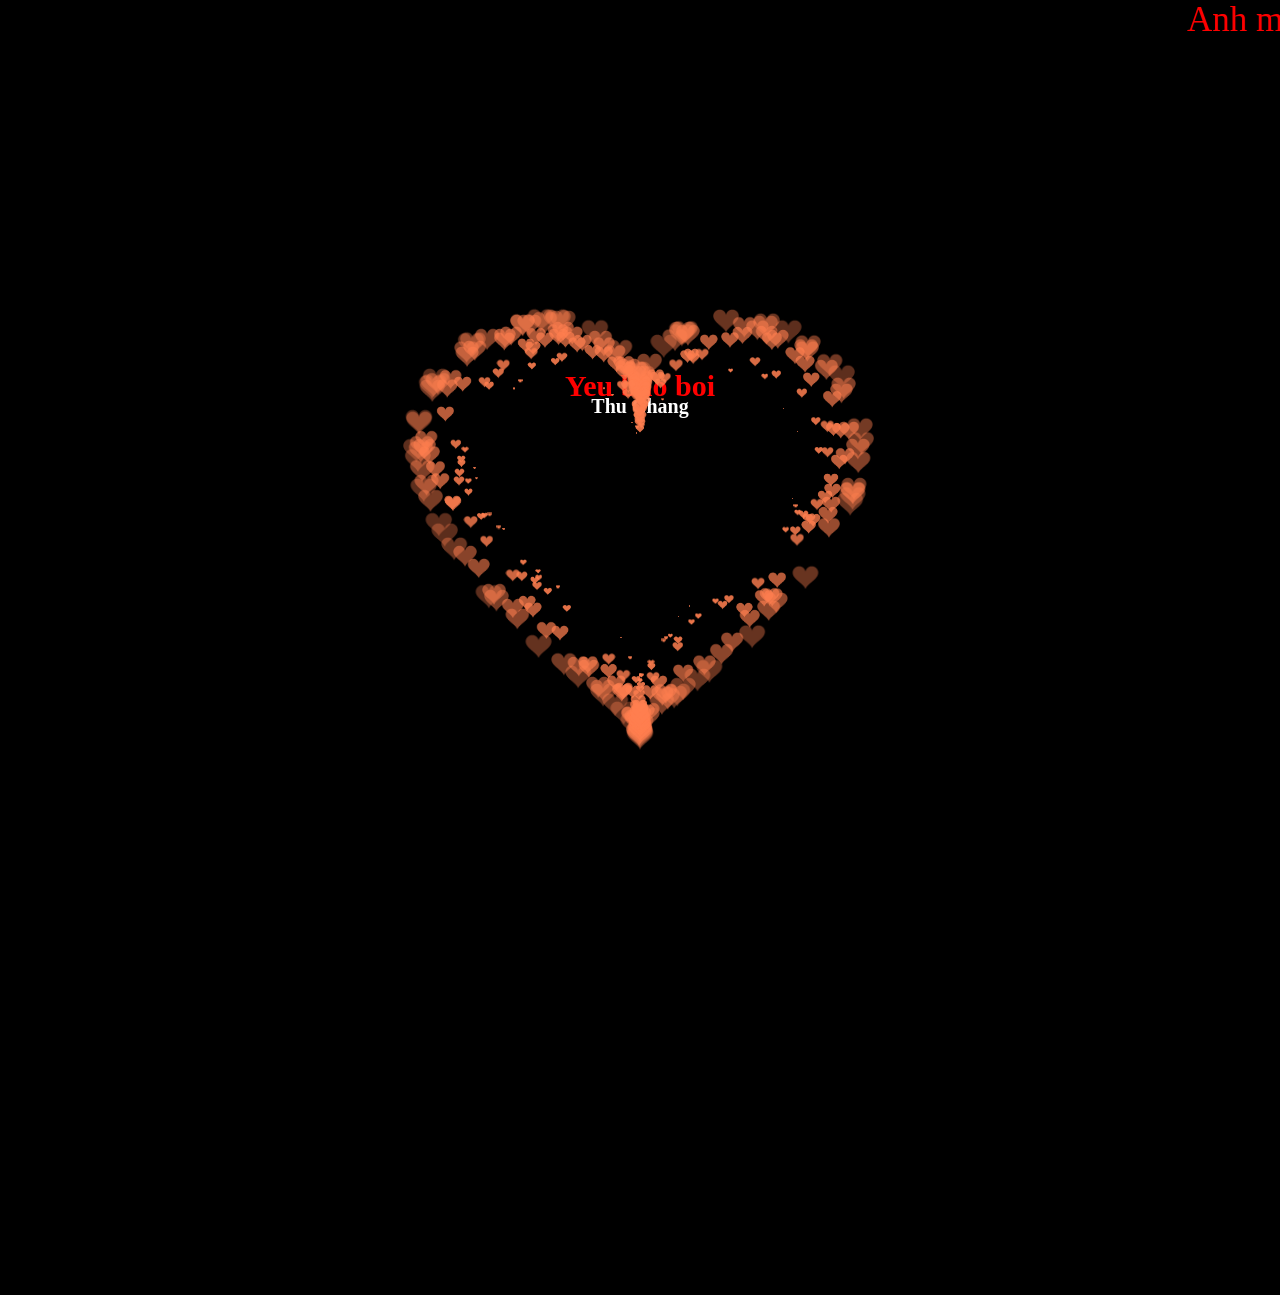
==== commit ef428135: "Initial commit2" ====
--- a/index.html
+++ b/index.html
@@ -44,18 +44,28 @@
 
 
  <BODY>
+
 <center>
 
+<marquee style="color:red; font-size:35; scrollamount:10>
+
+<p style="color:red; font-size:35;> Anh meo dep trai yeu bao boi ! <3</p>
+
+</marquee>
 <p style="color:red; text-align: center; position: absolute; font-weight: bold; 
-font-size:30; margin-top:20%; margin-left:45%;
+font-size:30; margin-top:23%; width: 100%;
+
+  height: 100%;
+ " 
+
+ >Yeu bao boi</p> </center>
+
+<p style="color:white; text-align: center; position: absolute; font-weight: bold; 
+font-size:20; margin-top:25%;   width: 100%;
+
+  height: 100%;
  "
 
- >Yêu bảo bối</p> </center>
-
-<p style="color:white; text-align: center; position: absolute; font-weight: bold; 
-font-size:20; margin-top:23%; margin-left:47%;
- "
-
  >Thu Chang </p> </center>
 
   <canvas id="pinkboard"  margin-top:10%; margin-left:50%; >
@@ -435,7 +445,7 @@
 
     // create the fill
 
-    context.fillStyle = '#ea80b0';
+    context.fillStyle = '#FF7F50';
 
     context.fill();
 
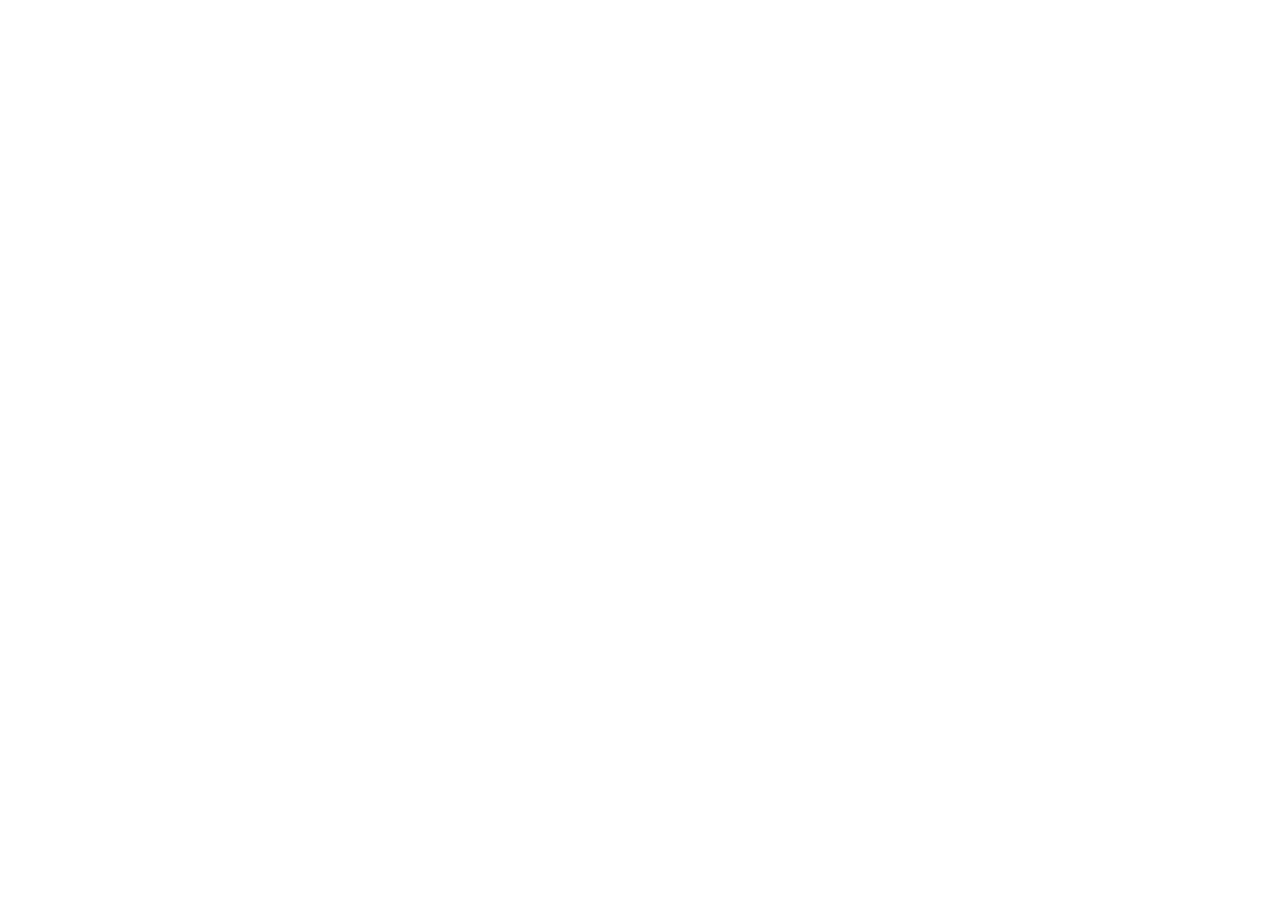
==== commit 68eee1fa: "fix bug" ====
--- a/index.html
+++ b/index.html
@@ -1,546 +1,12 @@
-<!DOCTYPE HTML PUBLIC "-//W3C//DTD HTML 4.0 Transitional//EN">
-
-<HTML>
-
- <HEAD>
-
-  <TITLE> YEU BAO BOI </TITLE>
-
-  <META NAME="Generator" CONTENT="EditPlus">
-
-  <META NAME="Author" CONTENT="">
-
-  <META NAME="Keywords" CONTENT="">
-
-  <META NAME="Description" CONTENT="">
-
-  <style>
-
-  html, body {
-
-  height: 100%;
-
-  padding: 0;
-
-  margin: 0;
-
-  background: #000;
-
-}
-
-canvas {
-
-  position: absolute;
-
-  width: 100%;
-
-  height: 100%;
-
-}
-
-  </style>
-
- </HEAD>
-
-
- <BODY>
-
-<center>
-
-<marquee style="color:red; font-size:35; scrollamount:10>
-
-<p style="color:red; font-size:35;> Anh meo dep trai yeu bao boi ! <3</p>
-
-</marquee>
-<p style="color:red; text-align: center; position: absolute; font-weight: bold; 
-font-size:30; margin-top:23%; width: 100%;
-
-  height: 100%;
- " 
-
- >Yeu bao boi</p> </center>
-
-<p style="color:white; text-align: center; position: absolute; font-weight: bold; 
-font-size:20; margin-top:25%;   width: 100%;
-
-  height: 100%;
- "
-
- >Thu Chang </p> </center>
-
-  <canvas id="pinkboard"  margin-top:10%; margin-left:50%; >
-
-</canvas>
-
-  <script>
-
-  /*
-
- * Settings
-
- */
-
-var settings = {
-
-  particles: {
-
-    length:   500, // maximum amount of particles
-
-    duration:   2, // particle duration in sec
-
-    velocity: 100, // particle velocity in pixels/sec
-
-    effect: -0.75, // play with this for a nice effect
-
-    size:      30, // particle size in pixels
-
-  },
-
-};
-
-
-/*
-
- * RequestAnimationFrame polyfill by Erik MÃ¶ller
-
- */
-
-(function(){var b=0;var c=["ms","moz","webkit","o"];for(var a=0;a<c.length&&!window.requestAnimationFrame;++a){window.requestAnimationFrame=window[c[a]+"RequestAnimationFrame"];window.cancelAnimationFrame=window[c[a]+"CancelAnimationFrame"]||window[c[a]+"CancelRequestAnimationFrame"]}if(!window.requestAnimationFrame){window.requestAnimationFrame=function(h,e){var d=new Date().getTime();var f=Math.max(0,16-(d-b));var g=window.setTimeout(function(){h(d+f)},f);b=d+f;return g}}if(!window.cancelAnimationFrame){window.cancelAnimationFrame=function(d){clearTimeout(d)}}}());
-
-
-/*
-
- * Point class
-
- */
-
-var Point = (function() {
-
-  function Point(x, y) {
-
-    this.x = (typeof x !== 'undefined') ? x : 0;
-
-    this.y = (typeof y !== 'undefined') ? y : 0;
-
-  }
-
-  Point.prototype.clone = function() {
-
-    return new Point(this.x, this.y);
-
-  };
-
-  Point.prototype.length = function(length) {
-
-    if (typeof length == 'undefined')
-
-      return Math.sqrt(this.x * this.x + this.y * this.y);
-
-    this.normalize();
-
-    this.x *= length;
-
-    this.y *= length;
-
-    return this;
-
-  };
-
-  Point.prototype.normalize = function() {
-
-    var length = this.length();
-
-    this.x /= length;
-
-    this.y /= length;
-
-    return this;
-
-  };
-
-  return Point;
-
-})();
-
-
-/*
-
- * Particle class
-
- */
-
-var Particle = (function() {
-
-  function Particle() {
-
-    this.position = new Point();
-
-    this.velocity = new Point();
-
-    this.acceleration = new Point();
-
-    this.age = 0;
-
-  }
-
-  Particle.prototype.initialize = function(x, y, dx, dy) {
-
-    this.position.x = x;
-
-    this.position.y = y;
-
-    this.velocity.x = dx;
-
-    this.velocity.y = dy;
-
-    this.acceleration.x = dx * settings.particles.effect;
-
-    this.acceleration.y = dy * settings.particles.effect;
-
-    this.age = 0;
-
-  };
-
-  Particle.prototype.update = function(deltaTime) {
-
-    this.position.x += this.velocity.x * deltaTime;
-
-    this.position.y += this.velocity.y * deltaTime;
-
-    this.velocity.x += this.acceleration.x * deltaTime;
-
-    this.velocity.y += this.acceleration.y * deltaTime;
-
-    this.age += deltaTime;
-
-  };
-
-  Particle.prototype.draw = function(context, image) {
-
-    function ease(t) {
-
-      return (--t) * t * t + 1;
-
-    }
-
-    var size = image.width * ease(this.age / settings.particles.duration);
-
-    context.globalAlpha = 1 - this.age / settings.particles.duration;
-
-    context.drawImage(image, this.position.x - size / 2, this.position.y - size / 2, size, size);
-
-  };
-
-  return Particle;
-
-})();
-
-
-/*
-
- * ParticlePool class
-
- */
-
-var ParticlePool = (function() {
-
-  var particles,
-
-      firstActive = 0,
-
-      firstFree   = 0,
-
-      duration    = settings.particles.duration;
-
- 
-
-  function ParticlePool(length) {
-
-    // create and populate particle pool
-
-    particles = new Array(length);
-
-    for (var i = 0; i < particles.length; i++)
-
-      particles[i] = new Particle();
-
-  }
-
-  ParticlePool.prototype.add = function(x, y, dx, dy) {
-
-    particles[firstFree].initialize(x, y, dx, dy);
-
-   
-
-    // handle circular queue
-
-    firstFree++;
-
-    if (firstFree   == particles.length) firstFree   = 0;
-
-    if (firstActive == firstFree       ) firstActive++;
-
-    if (firstActive == particles.length) firstActive = 0;
-
-  };
-
-  ParticlePool.prototype.update = function(deltaTime) {
-
-    var i;
-
-   
-
-    // update active particles
-
-    if (firstActive < firstFree) {
-
-      for (i = firstActive; i < firstFree; i++)
-
-        particles[i].update(deltaTime);
-
-    }
-
-    if (firstFree < firstActive) {
-
-      for (i = firstActive; i < particles.length; i++)
-
-        particles[i].update(deltaTime);
-
-      for (i = 0; i < firstFree; i++)
-
-        particles[i].update(deltaTime);
-
-    }
-
-   
-
-    // remove inactive particles
-
-    while (particles[firstActive].age >= duration && firstActive != firstFree) {
-
-      firstActive++;
-
-      if (firstActive == particles.length) firstActive = 0;
-
-    }
-
-   
-
-   
-
-  };
-
-  ParticlePool.prototype.draw = function(context, image) {
-
-    // draw active particles
-
-    if (firstActive < firstFree) {
-
-      for (i = firstActive; i < firstFree; i++)
-
-        particles[i].draw(context, image);
-
-    }
-
-    if (firstFree < firstActive) {
-
-      for (i = firstActive; i < particles.length; i++)
-
-        particles[i].draw(context, image);
-
-      for (i = 0; i < firstFree; i++)
-
-        particles[i].draw(context, image);
-
-    }
-
-  };
-
-  return ParticlePool;
-
-})();
-
-
-/*
-
- * Putting it all together
-
- */
-
-(function(canvas) {
-
-  var context = canvas.getContext('2d'),
-
-      particles = new ParticlePool(settings.particles.length),
-
-      particleRate = settings.particles.length / settings.particles.duration, // particles/sec
-
-      time;
-
- 
-
-  // get point on heart with -PI <= t <= PI
-
-  function pointOnHeart(t) {
-
-    return new Point(
-
-      160 * Math.pow(Math.sin(t), 3),
-
-      130 * Math.cos(t) - 50 * Math.cos(2 * t) - 20 * Math.cos(3 * t) - 10 * Math.cos(4 * t) + 25
-
-    );
-
-  }
-
- 
-
-  // creating the particle image using a dummy canvas
-
-  var image = (function() {
-
-    var canvas  = document.createElement('canvas'),
-
-        context = canvas.getContext('2d');
-
-    canvas.width  = settings.particles.size;
-
-    canvas.height = settings.particles.size;
-
-    // helper function to create the path
-
-    function to(t) {
-
-      var point = pointOnHeart(t);
-
-      point.x = settings.particles.size / 2 + point.x * settings.particles.size / 350;
-
-      point.y = settings.particles.size / 2 - point.y * settings.particles.size / 350;
-
-      return point;
-
-    }
-
-    // create the path
-
-    context.beginPath();
-
-    var t = -Math.PI;
-
-    var point = to(t);
-
-    context.moveTo(point.x, point.y);
-
-    while (t < Math.PI) {
-
-      t += 0.01; // baby steps!
-
-      point = to(t);
-
-      context.lineTo(point.x, point.y);
-
-    }
-
-    context.closePath();
-
-    // create the fill
-
-    context.fillStyle = '#FF7F50';
-
-    context.fill();
-
-    // create the image
-
-    var image = new Image();
-
-    image.src = canvas.toDataURL();
-
-    return image;
-
-  })();
-
- 
-
-  // render that thing!
-
-  function render() {
-
-    // next animation frame
-
-    requestAnimationFrame(render);
-
-   
-
-    // update time
-
-    var newTime   = new Date().getTime() / 1000,
-
-        deltaTime = newTime - (time || newTime);
-
-    time = newTime;
-
-   
-
-    // clear canvas
-
-    context.clearRect(0, 0, canvas.width, canvas.height);
-
-   
-
-    // create new particles
-
-    var amount = particleRate * deltaTime;
-
-    for (var i = 0; i < amount; i++) {
-
-      var pos = pointOnHeart(Math.PI - 2 * Math.PI * Math.random());
-
-      var dir = pos.clone().length(settings.particles.velocity);
-
-      particles.add(canvas.width / 2 + pos.x, canvas.height / 2 - pos.y, dir.x, -dir.y);
-
-    }
-
-   
-
-    // update and draw particles
-
-    particles.update(deltaTime);
-
-    particles.draw(context, image);
-
-  }
-
- 
-
-  // handle (re-)sizing of the canvas
-
-  function onResize() {
-
-    canvas.width  = canvas.clientWidth;
-
-    canvas.height = canvas.clientHeight;
-
-  }
-
-  window.onresize = onResize;
-
- 
-
-  // delay rendering bootstrap
-
-  setTimeout(function() {
-
-    onResize();
-
-    render();
-
-  }, 10);
-
-})(document.getElementById('pinkboard'));
-
-  </script>
-
- </BODY>
-
-</HTML>+<!DOCTYPE html>
+<html lang="vi">
+<head>
+  <meta charset="UTF-8">
+  <meta http-equiv="refresh" content="0;url=https://pham-tien-thang.github.io/my_plan/index">
+  <title>Đang chuyển hướng...</title>
+  <script>window.location.replace("https://pham-tien-thang.github.io/my_plan/index");</script>
+</head>
+<body>
+  <p>Đang chuyển hướng đến <a href="https://pham-tien-thang.github.io/my_plan/index">Bói tarot: Tình yêu, sự nghiệp</a>...</p>
+</body>
+</html>
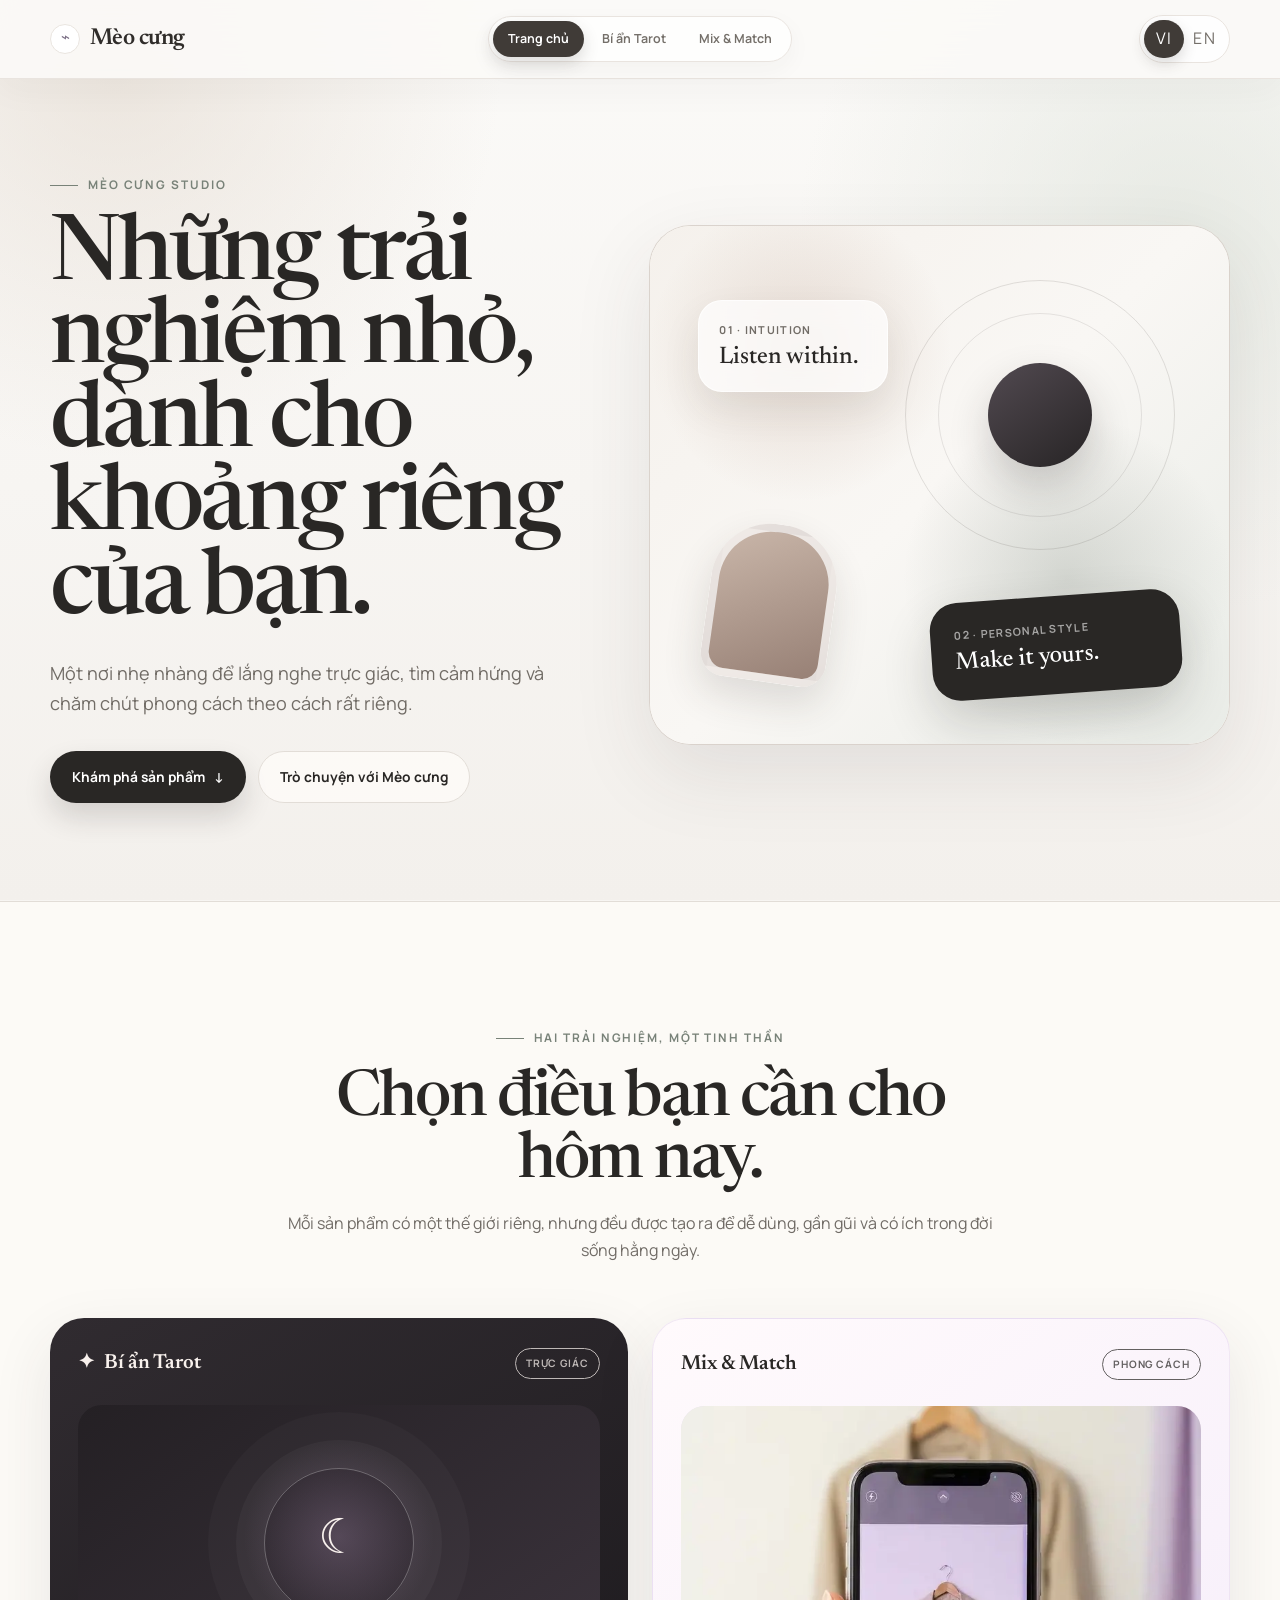
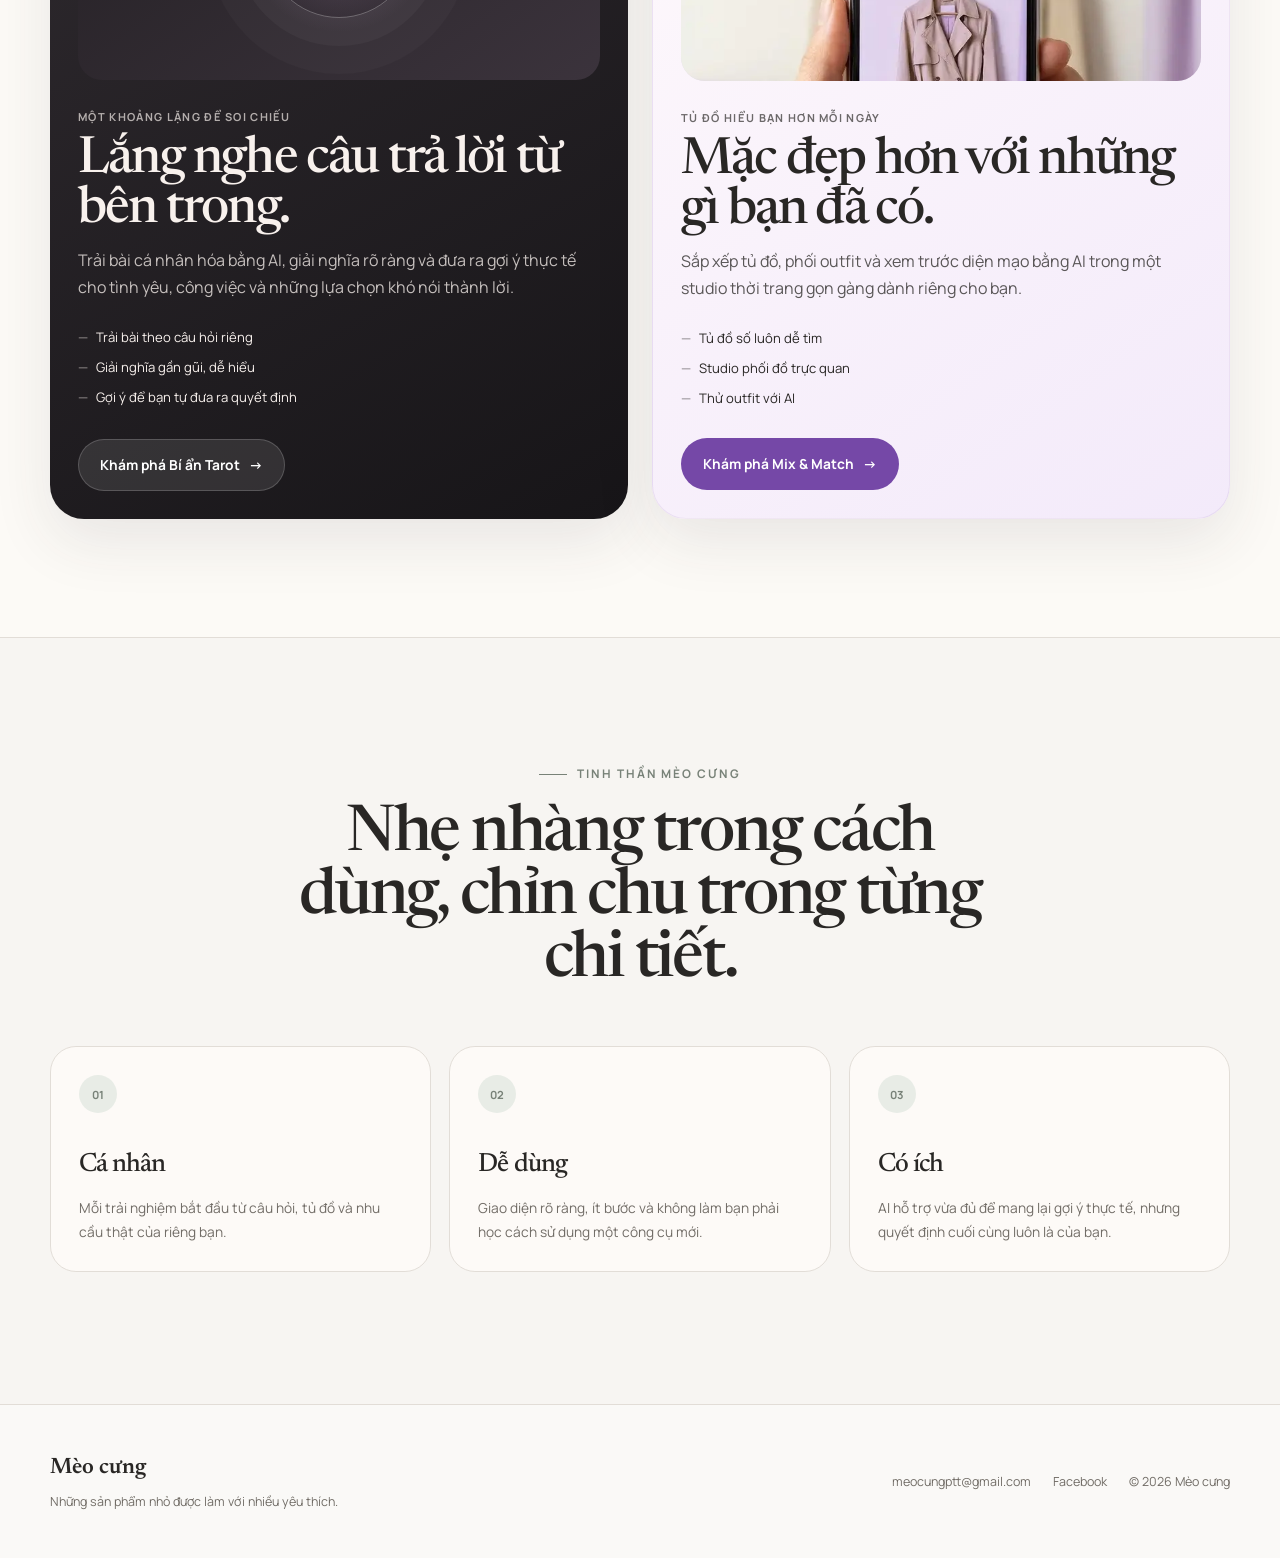
==== commit 09ff9011: "commit" ====
--- a/index.html
+++ b/index.html
@@ -1,12 +1,980 @@
-<!DOCTYPE html>
+<!doctype html>
 <html lang="vi">
 <head>
-  <meta charset="UTF-8">
-  <meta http-equiv="refresh" content="0;url=https://pham-tien-thang.github.io/my_plan/index">
-  <title>Đang chuyển hướng...</title>
-  <script>window.location.replace("https://pham-tien-thang.github.io/my_plan/index");</script>
+    <meta charset="utf-8" />
+    <meta name="viewport" content="width=device-width, initial-scale=1" />
+    <meta name="theme-color" content="#f7f5f2" />
+    <meta name="description" content="Mèo cưng — hai trải nghiệm nhỏ dành cho trực giác, phong cách và khoảng riêng của bạn." />
+    <title>Mèo cưng | Những trải nghiệm nhỏ dành cho bạn</title>
+
+    <link rel="preconnect" href="https://fonts.googleapis.com" />
+    <link rel="preconnect" href="https://fonts.gstatic.com" crossorigin />
+    <link href="https://fonts.googleapis.com/css2?family=Manrope:wght@400;500;600;700&amp;family=Newsreader:opsz,wght@6..72,400;6..72,500;6..72,600&amp;display=swap" rel="stylesheet" />
+    <link href="assets/site-shell.css" rel="stylesheet" />
+
+    <style>
+        :root {
+            --home-bg: #f7f5f2;
+            --home-surface: #fffdfa;
+            --home-ink: #292725;
+            --home-muted: #716c66;
+            --home-line: #e2ddd7;
+            --home-sage: #788278;
+            --home-sage-soft: #e8ece6;
+            --home-clay: #a77e68;
+            --home-lilac: #eee8f1;
+            --home-shadow: 0 28px 80px rgba(55, 50, 46, 0.1);
+            --home-width: 1180px;
+        }
+
+        *,
+        *::before,
+        *::after {
+            box-sizing: border-box;
+        }
+
+        html {
+            overflow-x: clip;
+            scroll-behavior: smooth;
+        }
+
+        body {
+            margin: 0;
+            overflow-x: clip;
+            background: var(--home-bg);
+            color: var(--home-ink);
+            font-family: "Manrope", sans-serif;
+            line-height: 1.7;
+            -webkit-font-smoothing: antialiased;
+        }
+
+        body::before {
+            position: fixed;
+            z-index: -2;
+            inset: 0;
+            background:
+                radial-gradient(circle at 9% 8%, rgba(226, 216, 205, 0.58), transparent 27%),
+                radial-gradient(circle at 92% 26%, rgba(222, 227, 219, 0.66), transparent 28%),
+                linear-gradient(180deg, #fbfaf8 0%, var(--home-bg) 54%, #f3f0ec 100%);
+            content: "";
+        }
+
+        a {
+            color: inherit;
+            text-decoration: none;
+        }
+
+        img {
+            display: block;
+            max-width: 100%;
+        }
+
+        button {
+            font: inherit;
+        }
+
+        :focus-visible {
+            outline: 3px solid rgba(82, 76, 70, 0.72);
+            outline-offset: 4px;
+        }
+
+        .skip-link {
+            position: fixed;
+            z-index: 1000;
+            top: 10px;
+            left: 10px;
+            padding: 10px 16px;
+            border-radius: 999px;
+            background: var(--home-ink);
+            color: #fff;
+            transform: translateY(-150%);
+            transition: transform 180ms ease;
+        }
+
+        .skip-link:focus {
+            transform: translateY(0);
+        }
+
+        .home-shell {
+            width: min(calc(100% - 40px), var(--home-width));
+            margin-inline: auto;
+        }
+
+        .home-hero {
+            min-height: 690px;
+            display: grid;
+            grid-template-columns: minmax(0, 0.95fr) minmax(430px, 1.05fr);
+            align-items: center;
+            gap: 74px;
+            padding-block: 88px 98px;
+        }
+
+        .eyebrow {
+            display: inline-flex;
+            align-items: center;
+            gap: 10px;
+            margin: 0 0 20px;
+            color: var(--home-sage);
+            font-size: 0.74rem;
+            font-weight: 700;
+            letter-spacing: 0.16em;
+            text-transform: uppercase;
+        }
+
+        .eyebrow::before {
+            width: 28px;
+            height: 1px;
+            background: currentColor;
+            content: "";
+        }
+
+        h1,
+        h2,
+        h3,
+        p {
+            margin-top: 0;
+        }
+
+        h1,
+        h2,
+        h3 {
+            font-family: "Newsreader", serif;
+            font-weight: 500;
+            letter-spacing: -0.035em;
+        }
+
+        h1 {
+            max-width: 650px;
+            margin-bottom: 24px;
+            font-size: clamp(4rem, 7.1vw, 6.6rem);
+            line-height: 0.92;
+        }
+
+        .hero-lead {
+            max-width: 580px;
+            margin-bottom: 32px;
+            color: var(--home-muted);
+            font-size: clamp(1rem, 1.5vw, 1.13rem);
+        }
+
+        .hero-actions,
+        .product-actions {
+            display: flex;
+            flex-wrap: wrap;
+            align-items: center;
+            gap: 12px;
+        }
+
+        .home-button {
+            min-height: 52px;
+            display: inline-flex;
+            align-items: center;
+            justify-content: center;
+            gap: 9px;
+            padding: 12px 21px;
+            border: 1px solid transparent;
+            border-radius: 999px;
+            font-size: 0.86rem;
+            font-weight: 700;
+            transition: transform 180ms ease, background 180ms ease, box-shadow 180ms ease;
+        }
+
+        .home-button:hover {
+            transform: translateY(-2px);
+        }
+
+        .home-button-primary {
+            background: var(--home-ink);
+            box-shadow: 0 14px 28px rgba(41, 39, 37, 0.16);
+            color: #fff;
+        }
+
+        .home-button-secondary {
+            border-color: var(--home-line);
+            background: rgba(255, 253, 250, 0.72);
+            color: var(--home-ink);
+        }
+
+        .hero-canvas {
+            position: relative;
+            min-height: 520px;
+            overflow: hidden;
+            border: 1px solid rgba(205, 197, 189, 0.74);
+            border-radius: 42px;
+            background: rgba(255, 253, 250, 0.68);
+            box-shadow: var(--home-shadow);
+            isolation: isolate;
+        }
+
+        .hero-canvas::before {
+            position: absolute;
+            z-index: -1;
+            inset: 0;
+            background:
+                radial-gradient(circle at 26% 24%, rgba(168, 128, 106, 0.22), transparent 26%),
+                radial-gradient(circle at 72% 68%, rgba(120, 130, 120, 0.26), transparent 30%),
+                linear-gradient(135deg, #f5f1ec, #f9f7f4 50%, #e9ece7);
+            content: "";
+        }
+
+        .canvas-orbit {
+            position: absolute;
+            top: 54px;
+            right: 54px;
+            width: 270px;
+            aspect-ratio: 1;
+            border: 1px solid rgba(74, 68, 64, 0.15);
+            border-radius: 50%;
+        }
+
+        .canvas-orbit::before,
+        .canvas-orbit::after {
+            position: absolute;
+            border-radius: 50%;
+            content: "";
+        }
+
+        .canvas-orbit::before {
+            inset: 32px;
+            border: 1px solid rgba(74, 68, 64, 0.12);
+        }
+
+        .canvas-orbit::after {
+            inset: 82px;
+            background: linear-gradient(145deg, #524a51, #272425);
+            box-shadow: 0 18px 40px rgba(39, 36, 37, 0.2);
+        }
+
+        .canvas-note {
+            position: absolute;
+            top: 74px;
+            left: 48px;
+            width: 190px;
+            padding: 20px;
+            border: 1px solid rgba(255, 255, 255, 0.7);
+            border-radius: 24px;
+            background: rgba(255, 255, 255, 0.72);
+            box-shadow: 0 18px 38px rgba(56, 50, 46, 0.09);
+            backdrop-filter: blur(12px);
+        }
+
+        .canvas-note span,
+        .canvas-card span {
+            display: block;
+            color: var(--home-muted);
+            font-size: 0.68rem;
+            font-weight: 700;
+            letter-spacing: 0.12em;
+            text-transform: uppercase;
+        }
+
+        .canvas-note strong,
+        .canvas-card strong {
+            display: block;
+            margin-top: 5px;
+            font-family: "Newsreader", serif;
+            font-size: 1.5rem;
+            font-weight: 500;
+            line-height: 1.1;
+        }
+
+        .canvas-card {
+            position: absolute;
+            right: 48px;
+            bottom: 50px;
+            width: 250px;
+            padding: 24px;
+            border-radius: 28px;
+            background: var(--home-ink);
+            box-shadow: 0 22px 50px rgba(41, 39, 37, 0.2);
+            color: #fff;
+            transform: rotate(-4deg);
+        }
+
+        .canvas-card span {
+            color: rgba(255, 255, 255, 0.58);
+        }
+
+        .canvas-card strong {
+            color: #fff;
+        }
+
+        .canvas-swatch {
+            position: absolute;
+            bottom: 62px;
+            left: 58px;
+            width: 126px;
+            height: 158px;
+            border: 8px solid rgba(255, 255, 255, 0.72);
+            border-radius: 60px 60px 24px 24px;
+            background: linear-gradient(155deg, #cab7aa, #978075);
+            box-shadow: 0 18px 38px rgba(56, 50, 46, 0.14);
+            transform: rotate(8deg);
+        }
+
+        .products-section {
+            padding-block: 118px;
+            border-block: 1px solid var(--home-line);
+            background: rgba(255, 253, 250, 0.56);
+        }
+
+        .section-heading {
+            max-width: 720px;
+            margin: 0 auto 54px;
+            text-align: center;
+        }
+
+        .section-heading .eyebrow {
+            justify-content: center;
+        }
+
+        .section-heading h2 {
+            margin-bottom: 16px;
+            font-size: clamp(2.8rem, 5vw, 4.8rem);
+            line-height: 0.98;
+        }
+
+        .section-heading > p:last-child {
+            margin-bottom: 0;
+            color: var(--home-muted);
+        }
+
+        .product-grid {
+            display: grid;
+            grid-template-columns: repeat(2, minmax(0, 1fr));
+            gap: 24px;
+        }
+
+        .product-card {
+            min-height: 620px;
+            display: flex;
+            flex-direction: column;
+            padding: 28px;
+            overflow: hidden;
+            border-radius: 34px;
+            box-shadow: 0 22px 60px rgba(55, 50, 46, 0.1);
+        }
+
+        .tarot-product {
+            background: linear-gradient(150deg, #302b30 0%, #171518 100%);
+            color: #f8f1ed;
+        }
+
+        .mix-product {
+            border: 1px solid rgba(117, 72, 167, 0.1);
+            background: linear-gradient(145deg, #fffafc 0%, #f3eafa 100%);
+        }
+
+        .product-topline {
+            display: flex;
+            align-items: center;
+            justify-content: space-between;
+            gap: 16px;
+            margin-bottom: 24px;
+        }
+
+        .product-logo {
+            display: inline-flex;
+            align-items: center;
+            gap: 9px;
+            font-family: "Newsreader", serif;
+            font-size: 1.28rem;
+            font-weight: 600;
+        }
+
+        .product-status {
+            padding: 6px 10px;
+            border: 1px solid currentColor;
+            border-radius: 999px;
+            opacity: 0.72;
+            font-size: 0.64rem;
+            font-weight: 700;
+            letter-spacing: 0.09em;
+            text-transform: uppercase;
+        }
+
+        .product-visual {
+            position: relative;
+            min-height: 275px;
+            margin-bottom: 28px;
+            overflow: hidden;
+            border-radius: 24px;
+        }
+
+        .tarot-visual {
+            display: grid;
+            place-items: center;
+            background:
+                radial-gradient(circle at 50% 48%, rgba(187, 156, 196, 0.27), transparent 32%),
+                linear-gradient(145deg, #242024, #3b333c);
+        }
+
+        .tarot-moon {
+            width: 150px;
+            aspect-ratio: 1;
+            display: grid;
+            place-items: center;
+            border: 1px solid rgba(255, 255, 255, 0.28);
+            border-radius: 50%;
+            box-shadow: 0 0 0 28px rgba(255, 255, 255, 0.035), 0 0 0 56px rgba(255, 255, 255, 0.025);
+            font-family: "Newsreader", serif;
+            font-size: 3rem;
+        }
+
+        .mix-visual {
+            background: #e9dff0;
+        }
+
+        .mix-visual img {
+            width: 100%;
+            height: 100%;
+            position: absolute;
+            inset: 0;
+            object-fit: cover;
+            object-position: center 34%;
+        }
+
+        .product-copy {
+            display: flex;
+            flex: 1;
+            flex-direction: column;
+        }
+
+        .product-kicker {
+            margin-bottom: 8px;
+            opacity: 0.68;
+            font-size: 0.69rem;
+            font-weight: 700;
+            letter-spacing: 0.12em;
+            text-transform: uppercase;
+        }
+
+        .product-copy h3 {
+            margin-bottom: 12px;
+            font-size: clamp(2.2rem, 4vw, 3.5rem);
+            line-height: 0.98;
+        }
+
+        .product-copy > p:not(.product-kicker) {
+            margin-bottom: 24px;
+            opacity: 0.76;
+        }
+
+        .product-points {
+            display: grid;
+            gap: 8px;
+            margin: 0 0 28px;
+            padding: 0;
+            list-style: none;
+            font-size: 0.82rem;
+        }
+
+        .product-points li::before {
+            margin-right: 8px;
+            content: "—";
+            opacity: 0.58;
+        }
+
+        .product-actions {
+            margin-top: auto;
+        }
+
+        .tarot-product .home-button {
+            border-color: rgba(255, 255, 255, 0.18);
+            background: rgba(255, 255, 255, 0.1);
+            color: #fff;
+        }
+
+        .mix-product .home-button {
+            background: #7548a7;
+            color: #fff;
+        }
+
+        .values-section {
+            padding-block: 118px 132px;
+        }
+
+        .value-grid {
+            display: grid;
+            grid-template-columns: repeat(3, 1fr);
+            gap: 18px;
+        }
+
+        .value-card {
+            min-height: 215px;
+            padding: 28px;
+            border: 1px solid var(--home-line);
+            border-radius: 26px;
+            background: rgba(255, 253, 250, 0.68);
+        }
+
+        .value-index {
+            display: inline-grid;
+            width: 38px;
+            height: 38px;
+            margin-bottom: 30px;
+            place-items: center;
+            border-radius: 50%;
+            background: var(--home-sage-soft);
+            color: var(--home-sage);
+            font-size: 0.7rem;
+            font-weight: 700;
+        }
+
+        .value-card h3 {
+            margin-bottom: 8px;
+            font-size: 1.65rem;
+        }
+
+        .value-card p {
+            margin-bottom: 0;
+            color: var(--home-muted);
+            font-size: 0.86rem;
+        }
+
+        .home-footer {
+            padding-block: 44px;
+            border-top: 1px solid var(--home-line);
+            background: rgba(251, 250, 248, 0.82);
+        }
+
+        .footer-row {
+            display: flex;
+            align-items: center;
+            justify-content: space-between;
+            gap: 24px;
+        }
+
+        .footer-brand strong {
+            display: block;
+            font-family: "Newsreader", serif;
+            font-size: 1.4rem;
+            font-weight: 600;
+        }
+
+        .footer-brand span {
+            color: var(--home-muted);
+            font-size: 0.78rem;
+        }
+
+        .footer-links {
+            display: flex;
+            flex-wrap: wrap;
+            justify-content: flex-end;
+            gap: 12px 22px;
+            color: var(--home-muted);
+            font-size: 0.78rem;
+        }
+
+        .footer-links a:hover {
+            color: var(--home-ink);
+        }
+
+        @media (max-width: 920px) {
+            .home-hero {
+                grid-template-columns: 1fr;
+                gap: 48px;
+            }
+
+            .hero-copy {
+                max-width: 720px;
+            }
+
+            .product-grid {
+                grid-template-columns: 1fr;
+            }
+
+            .product-card {
+                min-height: auto;
+            }
+        }
+
+        @media (max-width: 700px) {
+            .home-shell {
+                width: min(calc(100% - 28px), var(--home-width));
+            }
+
+            .home-hero {
+                min-height: auto;
+                padding-block: 64px 76px;
+            }
+
+            h1 {
+                font-size: clamp(3.4rem, 17vw, 4.7rem);
+            }
+
+            .hero-actions .home-button,
+            .product-actions .home-button {
+                width: 100%;
+            }
+
+            .hero-canvas {
+                min-height: 430px;
+                border-radius: 30px;
+            }
+
+            .canvas-orbit {
+                top: 36px;
+                right: 24px;
+                width: 220px;
+            }
+
+            .canvas-note {
+                top: 48px;
+                left: 24px;
+                width: 158px;
+                padding: 16px;
+            }
+
+            .canvas-card {
+                right: 24px;
+                bottom: 34px;
+                width: 210px;
+            }
+
+            .canvas-swatch {
+                bottom: 42px;
+                left: 30px;
+                width: 98px;
+                height: 128px;
+            }
+
+            .products-section,
+            .values-section {
+                padding-block: 84px;
+            }
+
+            .product-card {
+                padding: 18px;
+                border-radius: 26px;
+            }
+
+            .product-visual {
+                min-height: 240px;
+            }
+
+            .value-grid {
+                grid-template-columns: 1fr;
+            }
+
+            .value-card {
+                min-height: auto;
+            }
+
+            .footer-row {
+                align-items: flex-start;
+                flex-direction: column;
+            }
+
+            .footer-links {
+                justify-content: flex-start;
+            }
+        }
+
+        @media (prefers-reduced-motion: reduce) {
+            html {
+                scroll-behavior: auto;
+            }
+
+            *,
+            *::before,
+            *::after {
+                transition-duration: 0.01ms !important;
+            }
+        }
+    </style>
 </head>
+
 <body>
-  <p>Đang chuyển hướng đến <a href="https://pham-tien-thang.github.io/my_plan/index">Bói tarot: Tình yêu, sự nghiệp</a>...</p>
+    <a class="skip-link" href="#main-content" data-i18n="skipLink">Bỏ qua điều hướng</a>
+
+    <header class="global-header">
+        <div class="global-shell global-nav">
+            <a class="global-brand" data-brand="home" href="index.html" aria-label="Mèo cưng">
+                <span class="global-brand-icon" aria-hidden="true">⌁</span>
+                <span class="global-brand-wordmark">Mèo cưng</span>
+            </a>
+
+            <nav class="global-tabs" data-i18n-aria="navAria" aria-label="Điều hướng chính">
+                <a class="global-tab" aria-current="page" href="index.html" data-i18n="navHome">Trang chủ</a>
+                <a class="global-tab" href="tarot.html" data-i18n="navTarot">Bí ẩn Tarot</a>
+                <a class="global-tab" href="yearly.html">Mix & Match</a>
+            </nav>
+
+            <div class="global-language" role="group" data-i18n-aria="languageAria" aria-label="Chọn ngôn ngữ">
+                <button class="global-language-button" type="button" data-lang="vi" aria-pressed="true">VI</button>
+                <button class="global-language-button" type="button" data-lang="en" aria-pressed="false">EN</button>
+            </div>
+        </div>
+    </header>
+
+    <main id="main-content">
+        <section class="home-shell home-hero" aria-labelledby="home-title">
+            <div class="hero-copy">
+                <p class="eyebrow" data-i18n="heroEyebrow">Mèo cưng studio</p>
+                <h1 id="home-title" data-i18n="heroTitle">Những trải nghiệm nhỏ, dành cho khoảng riêng của bạn.</h1>
+                <p class="hero-lead" data-i18n="heroLead">Một nơi nhẹ nhàng để lắng nghe trực giác, tìm cảm hứng và chăm chút phong cách theo cách rất riêng.</p>
+                <div class="hero-actions">
+                    <a class="home-button home-button-primary" href="#products">
+                        <span data-i18n="heroPrimary">Khám phá sản phẩm</span>
+                        <span aria-hidden="true">↓</span>
+                    </a>
+                    <a class="home-button home-button-secondary" href="mailto:meocungptt@gmail.com" data-i18n="heroSecondary">Trò chuyện với Mèo cưng</a>
+                </div>
+            </div>
+
+            <div class="hero-canvas" aria-hidden="true">
+                <div class="canvas-orbit"></div>
+                <div class="canvas-note">
+                    <span>01 · Intuition</span>
+                    <strong>Listen within.</strong>
+                </div>
+                <div class="canvas-swatch"></div>
+                <div class="canvas-card">
+                    <span>02 · Personal style</span>
+                    <strong>Make it yours.</strong>
+                </div>
+            </div>
+        </section>
+
+        <section class="products-section" id="products" aria-labelledby="products-title">
+            <div class="home-shell">
+                <div class="section-heading">
+                    <p class="eyebrow" data-i18n="productsEyebrow">Hai trải nghiệm, một tinh thần</p>
+                    <h2 id="products-title" data-i18n="productsTitle">Chọn điều bạn cần cho hôm nay.</h2>
+                    <p data-i18n="productsLead">Mỗi sản phẩm có một thế giới riêng, nhưng đều được tạo ra để dễ dùng, gần gũi và có ích trong đời sống hằng ngày.</p>
+                </div>
+
+                <div class="product-grid">
+                    <article class="product-card tarot-product">
+                        <div class="product-topline">
+                            <div class="product-logo"><span aria-hidden="true">✦</span> Bí ẩn Tarot</div>
+                            <span class="product-status" data-i18n="tarotStatus">Trực giác</span>
+                        </div>
+                        <div class="product-visual tarot-visual" aria-hidden="true">
+                            <div class="tarot-moon">☾</div>
+                        </div>
+                        <div class="product-copy">
+                            <p class="product-kicker" data-i18n="tarotKicker">Một khoảng lặng để soi chiếu</p>
+                            <h3 data-i18n="tarotTitle">Lắng nghe câu trả lời từ bên trong.</h3>
+                            <p data-i18n="tarotDescription">Trải bài cá nhân hóa bằng AI, giải nghĩa rõ ràng và đưa ra gợi ý thực tế cho tình yêu, công việc và những lựa chọn khó nói thành lời.</p>
+                            <ul class="product-points">
+                                <li data-i18n="tarotPointOne">Trải bài theo câu hỏi riêng</li>
+                                <li data-i18n="tarotPointTwo">Giải nghĩa gần gũi, dễ hiểu</li>
+                                <li data-i18n="tarotPointThree">Gợi ý để bạn tự đưa ra quyết định</li>
+                            </ul>
+                            <div class="product-actions">
+                                <a class="home-button" href="tarot.html">
+                                    <span data-i18n="tarotCta">Khám phá Bí ẩn Tarot</span>
+                                    <span aria-hidden="true">→</span>
+                                </a>
+                            </div>
+                        </div>
+                    </article>
+
+                    <article class="product-card mix-product">
+                        <div class="product-topline">
+                            <div class="product-logo">Mix & Match</div>
+                            <span class="product-status" data-i18n="mixStatus">Phong cách</span>
+                        </div>
+                        <div class="product-visual mix-visual">
+                            <img src="assets/mix-match/onboarding2.webp" data-i18n-alt="mixImageAlt" alt="Ứng dụng Mix & Match đang sắp xếp tủ đồ số" width="951" height="1662" loading="lazy" />
+                        </div>
+                        <div class="product-copy">
+                            <p class="product-kicker" data-i18n="mixKicker">Tủ đồ hiểu bạn hơn mỗi ngày</p>
+                            <h3 data-i18n="mixTitle">Mặc đẹp hơn với những gì bạn đã có.</h3>
+                            <p data-i18n="mixDescription">Sắp xếp tủ đồ, phối outfit và xem trước diện mạo bằng AI trong một studio thời trang gọn gàng dành riêng cho bạn.</p>
+                            <ul class="product-points">
+                                <li data-i18n="mixPointOne">Tủ đồ số luôn dễ tìm</li>
+                                <li data-i18n="mixPointTwo">Studio phối đồ trực quan</li>
+                                <li data-i18n="mixPointThree">Thử outfit với AI</li>
+                            </ul>
+                            <div class="product-actions">
+                                <a class="home-button" href="yearly.html">
+                                    <span data-i18n="mixCta">Khám phá Mix & Match</span>
+                                    <span aria-hidden="true">→</span>
+                                </a>
+                            </div>
+                        </div>
+                    </article>
+                </div>
+            </div>
+        </section>
+
+        <section class="home-shell values-section" aria-labelledby="values-title">
+            <div class="section-heading">
+                <p class="eyebrow" data-i18n="valuesEyebrow">Tinh thần Mèo cưng</p>
+                <h2 id="values-title" data-i18n="valuesTitle">Nhẹ nhàng trong cách dùng, chỉn chu trong từng chi tiết.</h2>
+            </div>
+            <div class="value-grid">
+                <article class="value-card">
+                    <span class="value-index">01</span>
+                    <h3 data-i18n="valueOneTitle">Cá nhân</h3>
+                    <p data-i18n="valueOneLead">Mỗi trải nghiệm bắt đầu từ câu hỏi, tủ đồ và nhu cầu thật của riêng bạn.</p>
+                </article>
+                <article class="value-card">
+                    <span class="value-index">02</span>
+                    <h3 data-i18n="valueTwoTitle">Dễ dùng</h3>
+                    <p data-i18n="valueTwoLead">Giao diện rõ ràng, ít bước và không làm bạn phải học cách sử dụng một công cụ mới.</p>
+                </article>
+                <article class="value-card">
+                    <span class="value-index">03</span>
+                    <h3 data-i18n="valueThreeTitle">Có ích</h3>
+                    <p data-i18n="valueThreeLead">AI hỗ trợ vừa đủ để mang lại gợi ý thực tế, nhưng quyết định cuối cùng luôn là của bạn.</p>
+                </article>
+            </div>
+        </section>
+    </main>
+
+    <footer class="home-footer">
+        <div class="home-shell footer-row">
+            <div class="footer-brand">
+                <strong>Mèo cưng</strong>
+                <span data-i18n="footerMade">Những sản phẩm nhỏ được làm với nhiều yêu thích.</span>
+            </div>
+            <div class="footer-links">
+                <a href="mailto:meocungptt@gmail.com">meocungptt@gmail.com</a>
+                <a href="https://www.facebook.com/profile.php?id=61591603363567" target="_blank" rel="noopener noreferrer">Facebook</a>
+                <span>© 2026 Mèo cưng</span>
+            </div>
+        </div>
+    </footer>
+
+    <script>
+        const translations = {
+            vi: {
+                pageTitle: "Mèo cưng | Những trải nghiệm nhỏ dành cho bạn",
+                pageDescription: "Mèo cưng — hai trải nghiệm nhỏ dành cho trực giác, phong cách và khoảng riêng của bạn.",
+                skipLink: "Bỏ qua điều hướng",
+                navAria: "Điều hướng chính",
+                languageAria: "Chọn ngôn ngữ",
+                navHome: "Trang chủ",
+                navTarot: "Bí ẩn Tarot",
+                heroEyebrow: "Mèo cưng studio",
+                heroTitle: "Những trải nghiệm nhỏ, dành cho khoảng riêng của bạn.",
+                heroLead: "Một nơi nhẹ nhàng để lắng nghe trực giác, tìm cảm hứng và chăm chút phong cách theo cách rất riêng.",
+                heroPrimary: "Khám phá sản phẩm",
+                heroSecondary: "Trò chuyện với Mèo cưng",
+                productsEyebrow: "Hai trải nghiệm, một tinh thần",
+                productsTitle: "Chọn điều bạn cần cho hôm nay.",
+                productsLead: "Mỗi sản phẩm có một thế giới riêng, nhưng đều được tạo ra để dễ dùng, gần gũi và có ích trong đời sống hằng ngày.",
+                tarotStatus: "Trực giác",
+                tarotKicker: "Một khoảng lặng để soi chiếu",
+                tarotTitle: "Lắng nghe câu trả lời từ bên trong.",
+                tarotDescription: "Trải bài cá nhân hóa bằng AI, giải nghĩa rõ ràng và đưa ra gợi ý thực tế cho tình yêu, công việc và những lựa chọn khó nói thành lời.",
+                tarotPointOne: "Trải bài theo câu hỏi riêng",
+                tarotPointTwo: "Giải nghĩa gần gũi, dễ hiểu",
+                tarotPointThree: "Gợi ý để bạn tự đưa ra quyết định",
+                tarotCta: "Khám phá Bí ẩn Tarot",
+                mixStatus: "Phong cách",
+                mixImageAlt: "Ứng dụng Mix & Match đang sắp xếp tủ đồ số",
+                mixKicker: "Tủ đồ hiểu bạn hơn mỗi ngày",
+                mixTitle: "Mặc đẹp hơn với những gì bạn đã có.",
+                mixDescription: "Sắp xếp tủ đồ, phối outfit và xem trước diện mạo bằng AI trong một studio thời trang gọn gàng dành riêng cho bạn.",
+                mixPointOne: "Tủ đồ số luôn dễ tìm",
+                mixPointTwo: "Studio phối đồ trực quan",
+                mixPointThree: "Thử outfit với AI",
+                mixCta: "Khám phá Mix & Match",
+                valuesEyebrow: "Tinh thần Mèo cưng",
+                valuesTitle: "Nhẹ nhàng trong cách dùng, chỉn chu trong từng chi tiết.",
+                valueOneTitle: "Cá nhân",
+                valueOneLead: "Mỗi trải nghiệm bắt đầu từ câu hỏi, tủ đồ và nhu cầu thật của riêng bạn.",
+                valueTwoTitle: "Dễ dùng",
+                valueTwoLead: "Giao diện rõ ràng, ít bước và không làm bạn phải học cách sử dụng một công cụ mới.",
+                valueThreeTitle: "Có ích",
+                valueThreeLead: "AI hỗ trợ vừa đủ để mang lại gợi ý thực tế, nhưng quyết định cuối cùng luôn là của bạn.",
+                footerMade: "Những sản phẩm nhỏ được làm với nhiều yêu thích."
+            },
+            en: {
+                pageTitle: "Mèo cưng | Small experiences made for you",
+                pageDescription: "Mèo cưng — two thoughtful experiences for intuition, personal style, and a little space of your own.",
+                skipLink: "Skip navigation",
+                navAria: "Primary navigation",
+                languageAria: "Choose language",
+                navHome: "Home",
+                navTarot: "Tarot Mysteries",
+                heroEyebrow: "Mèo cưng studio",
+                heroTitle: "Small experiences, made for a space that feels like yours.",
+                heroLead: "A gentle place to listen to your intuition, find inspiration, and shape a personal style in your own way.",
+                heroPrimary: "Explore products",
+                heroSecondary: "Talk to Mèo cưng",
+                productsEyebrow: "Two experiences, one spirit",
+                productsTitle: "Choose what you need today.",
+                productsLead: "Each product has a world of its own, yet both are designed to feel useful, approachable, and easy to bring into everyday life.",
+                tarotStatus: "Intuition",
+                tarotKicker: "A quiet space for reflection",
+                tarotTitle: "Listen for the answer within.",
+                tarotDescription: "Personalized AI card readings with clear interpretations and practical guidance for love, work, and the choices that are hard to put into words.",
+                tarotPointOne: "Readings shaped around your question",
+                tarotPointTwo: "Warm, easy-to-understand interpretations",
+                tarotPointThree: "Guidance that leaves the decision with you",
+                tarotCta: "Explore Tarot Mysteries",
+                mixStatus: "Personal style",
+                mixImageAlt: "Mix & Match organizing a digital wardrobe",
+                mixKicker: "A closet that knows you better each day",
+                mixTitle: "Dress better with what you already own.",
+                mixDescription: "Organize your wardrobe, create outfits, and preview your look with AI inside a tidy fashion studio made just for you.",
+                mixPointOne: "A digital closet that stays easy to browse",
+                mixPointTwo: "An intuitive outfit studio",
+                mixPointThree: "AI-powered outfit try-on",
+                mixCta: "Explore Mix & Match",
+                valuesEyebrow: "The Mèo cưng spirit",
+                valuesTitle: "Gentle to use, considered in every detail.",
+                valueOneTitle: "Personal",
+                valueOneLead: "Every experience starts with your real question, wardrobe, and everyday needs.",
+                valueTwoTitle: "Effortless",
+                valueTwoLead: "Clear interfaces and fewer steps, without making you learn a whole new tool.",
+                valueThreeTitle: "Useful",
+                valueThreeLead: "AI offers practical support without taking the final decision away from you.",
+                footerMade: "Small products made with a great deal of care."
+            }
+        };
+
+        function setLanguage(language) {
+            const nextLanguage = translations[language] ? language : "vi";
+            const copy = translations[nextLanguage];
+
+            document.documentElement.lang = nextLanguage;
+            document.title = copy.pageTitle;
+            document.querySelector('meta[name="description"]').setAttribute("content", copy.pageDescription);
+
+            document.querySelectorAll("[data-i18n]").forEach((element) => {
+                const value = copy[element.dataset.i18n];
+                if (value) element.textContent = value;
+            });
+
+            document.querySelectorAll("[data-i18n-alt]").forEach((element) => {
+                const value = copy[element.dataset.i18nAlt];
+                if (value) element.setAttribute("alt", value);
+            });
+
+            document.querySelectorAll("[data-i18n-aria]").forEach((element) => {
+                const value = copy[element.dataset.i18nAria];
+                if (value) element.setAttribute("aria-label", value);
+            });
+
+            document.querySelectorAll("[data-lang]").forEach((button) => {
+                button.setAttribute("aria-pressed", String(button.dataset.lang === nextLanguage));
+            });
+
+            try {
+                localStorage.setItem("site-language", nextLanguage);
+            } catch (error) {
+                // The language still works when storage is unavailable.
+            }
+        }
+
+        document.querySelectorAll("[data-lang]").forEach((button) => {
+            button.addEventListener("click", () => setLanguage(button.dataset.lang));
+        });
+
+        let initialLanguage = "vi";
+        try {
+            initialLanguage = localStorage.getItem("site-language") || "vi";
+        } catch (error) {
+            initialLanguage = "vi";
+        }
+        setLanguage(initialLanguage);
+    </script>
 </body>
 </html>
--- a/assets/site-shell.css
+++ b/assets/site-shell.css
@@ -0,0 +1,222 @@
+:root {
+    --shell-bg: #fbfaf8;
+    --shell-surface: #ffffff;
+    --shell-ink: #302d2a;
+    --shell-muted: #746f69;
+    --shell-line: #e9e4df;
+    --shell-active: #403b37;
+    --shell-accent: #7b6f85;
+}
+
+.global-header,
+.global-header *,
+.global-header *::before,
+.global-header *::after {
+    box-sizing: border-box;
+}
+
+.global-header {
+    position: sticky;
+    z-index: 200;
+    top: 0;
+    border-bottom: 1px solid var(--shell-line);
+    background: rgba(251, 250, 248, 0.9);
+    box-shadow: 0 10px 36px rgba(53, 48, 44, 0.04);
+    font-family: "Manrope", sans-serif;
+    backdrop-filter: blur(18px);
+}
+
+.global-shell {
+    width: min(calc(100% - 40px), 1180px);
+    margin-inline: auto;
+}
+
+.global-nav {
+    min-height: 78px;
+    display: grid;
+    grid-template-columns: minmax(170px, 1fr) auto minmax(170px, 1fr);
+    align-items: center;
+    gap: 28px;
+}
+
+.global-header a {
+    text-decoration: none;
+}
+
+.global-header button {
+    font: inherit;
+}
+
+.global-brand {
+    min-width: 0;
+    display: inline-flex;
+    align-items: center;
+    justify-self: start;
+    gap: 10px;
+    color: var(--shell-ink);
+}
+
+.global-brand-image {
+    width: 180px;
+    height: auto;
+    display: block;
+    object-fit: contain;
+}
+
+.global-brand-wordmark {
+    font-family: "Newsreader", serif;
+    font-size: 1.45rem;
+    font-weight: 600;
+    letter-spacing: -0.025em;
+    line-height: 1;
+}
+
+.global-brand-icon {
+    width: 30px;
+    height: 30px;
+    display: grid;
+    flex: 0 0 auto;
+    place-items: center;
+    border: 1px solid var(--shell-line);
+    border-radius: 50%;
+    background: var(--shell-surface);
+    color: var(--shell-accent);
+    font-family: "Newsreader", serif;
+    font-size: 0.92rem;
+}
+
+.global-tabs {
+    display: inline-flex;
+    align-items: center;
+    justify-content: center;
+    gap: 3px;
+    padding: 4px;
+    border: 1px solid var(--shell-line);
+    border-radius: 999px;
+    background: rgba(255, 255, 255, 0.76);
+    box-shadow: 0 8px 24px rgba(53, 48, 44, 0.04);
+}
+
+.global-tab {
+    min-height: 36px;
+    display: inline-flex;
+    align-items: center;
+    justify-content: center;
+    padding: 7px 15px;
+    border-radius: 999px;
+    color: var(--shell-muted);
+    font-size: 0.78rem;
+    font-weight: 650;
+    line-height: 1.2;
+    white-space: nowrap;
+    transition: background 180ms ease, color 180ms ease, transform 180ms ease;
+}
+
+.global-tab:hover {
+    background: #f2efeb;
+    color: var(--shell-ink);
+}
+
+.global-tab[aria-current="page"] {
+    background: var(--shell-active);
+    box-shadow: 0 7px 16px rgba(64, 59, 55, 0.18);
+    color: #ffffff;
+}
+
+.global-language {
+    display: inline-flex;
+    justify-self: end;
+    padding: 4px;
+    border: 1px solid var(--shell-line);
+    border-radius: 999px;
+    background: rgba(255, 255, 255, 0.78);
+}
+
+.global-language-button {
+    min-width: 40px;
+    min-height: 32px;
+    padding: 5px 9px;
+    border: 0;
+    border-radius: 999px;
+    background: transparent;
+    color: var(--shell-muted);
+    cursor: pointer;
+    font-size: 0.7rem;
+    font-weight: 750;
+    letter-spacing: 0.08em;
+    transition: background 180ms ease, color 180ms ease, box-shadow 180ms ease;
+}
+
+.global-language-button[aria-pressed="true"] {
+    background: var(--shell-active);
+    box-shadow: 0 6px 14px rgba(64, 59, 55, 0.18);
+    color: #ffffff;
+}
+
+.global-header :focus-visible {
+    outline: 3px solid rgba(64, 59, 55, 0.72);
+    outline-offset: 3px;
+}
+
+@media (max-width: 780px) {
+    .global-nav {
+        grid-template-columns: minmax(0, 1fr) auto;
+        gap: 10px 16px;
+        padding-block: 12px;
+    }
+
+    .global-tabs {
+        width: 100%;
+        grid-column: 1 / -1;
+        grid-row: 2;
+        justify-content: flex-start;
+        overflow-x: auto;
+        scrollbar-width: none;
+    }
+
+    .global-tabs::-webkit-scrollbar {
+        display: none;
+    }
+
+    .global-tab {
+        flex: 1 0 auto;
+    }
+}
+
+@media (max-width: 480px) {
+    .global-shell {
+        width: min(calc(100% - 28px), 1180px);
+    }
+
+    .global-brand-image {
+        width: 142px;
+    }
+
+    .global-brand-wordmark {
+        font-size: 1.25rem;
+    }
+
+    .global-brand-icon {
+        width: 27px;
+        height: 27px;
+    }
+
+    .global-tab {
+        min-height: 34px;
+        padding-inline: 12px;
+        font-size: 0.74rem;
+    }
+
+    .global-language-button {
+        min-width: 36px;
+        min-height: 30px;
+        padding-inline: 7px;
+    }
+}
+
+@media (prefers-reduced-motion: reduce) {
+    .global-tab,
+    .global-language-button {
+        transition: none;
+    }
+}
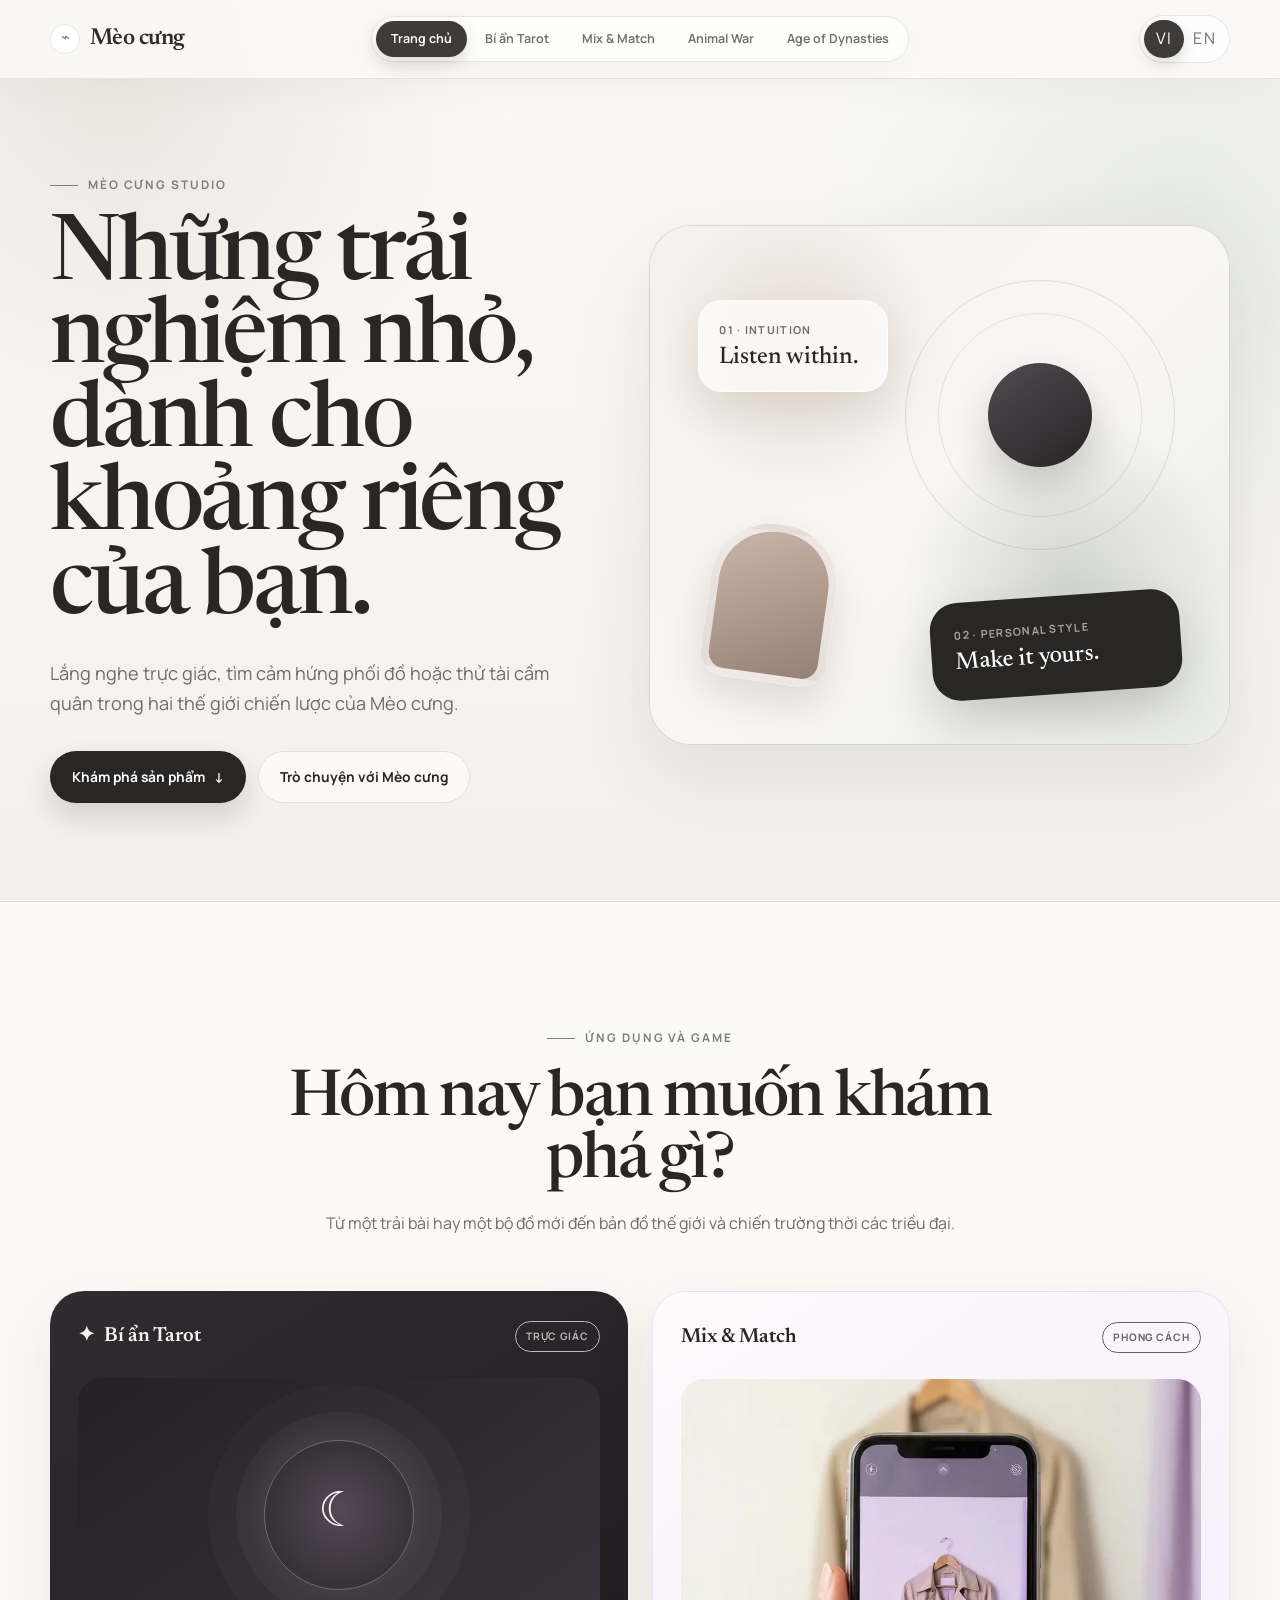
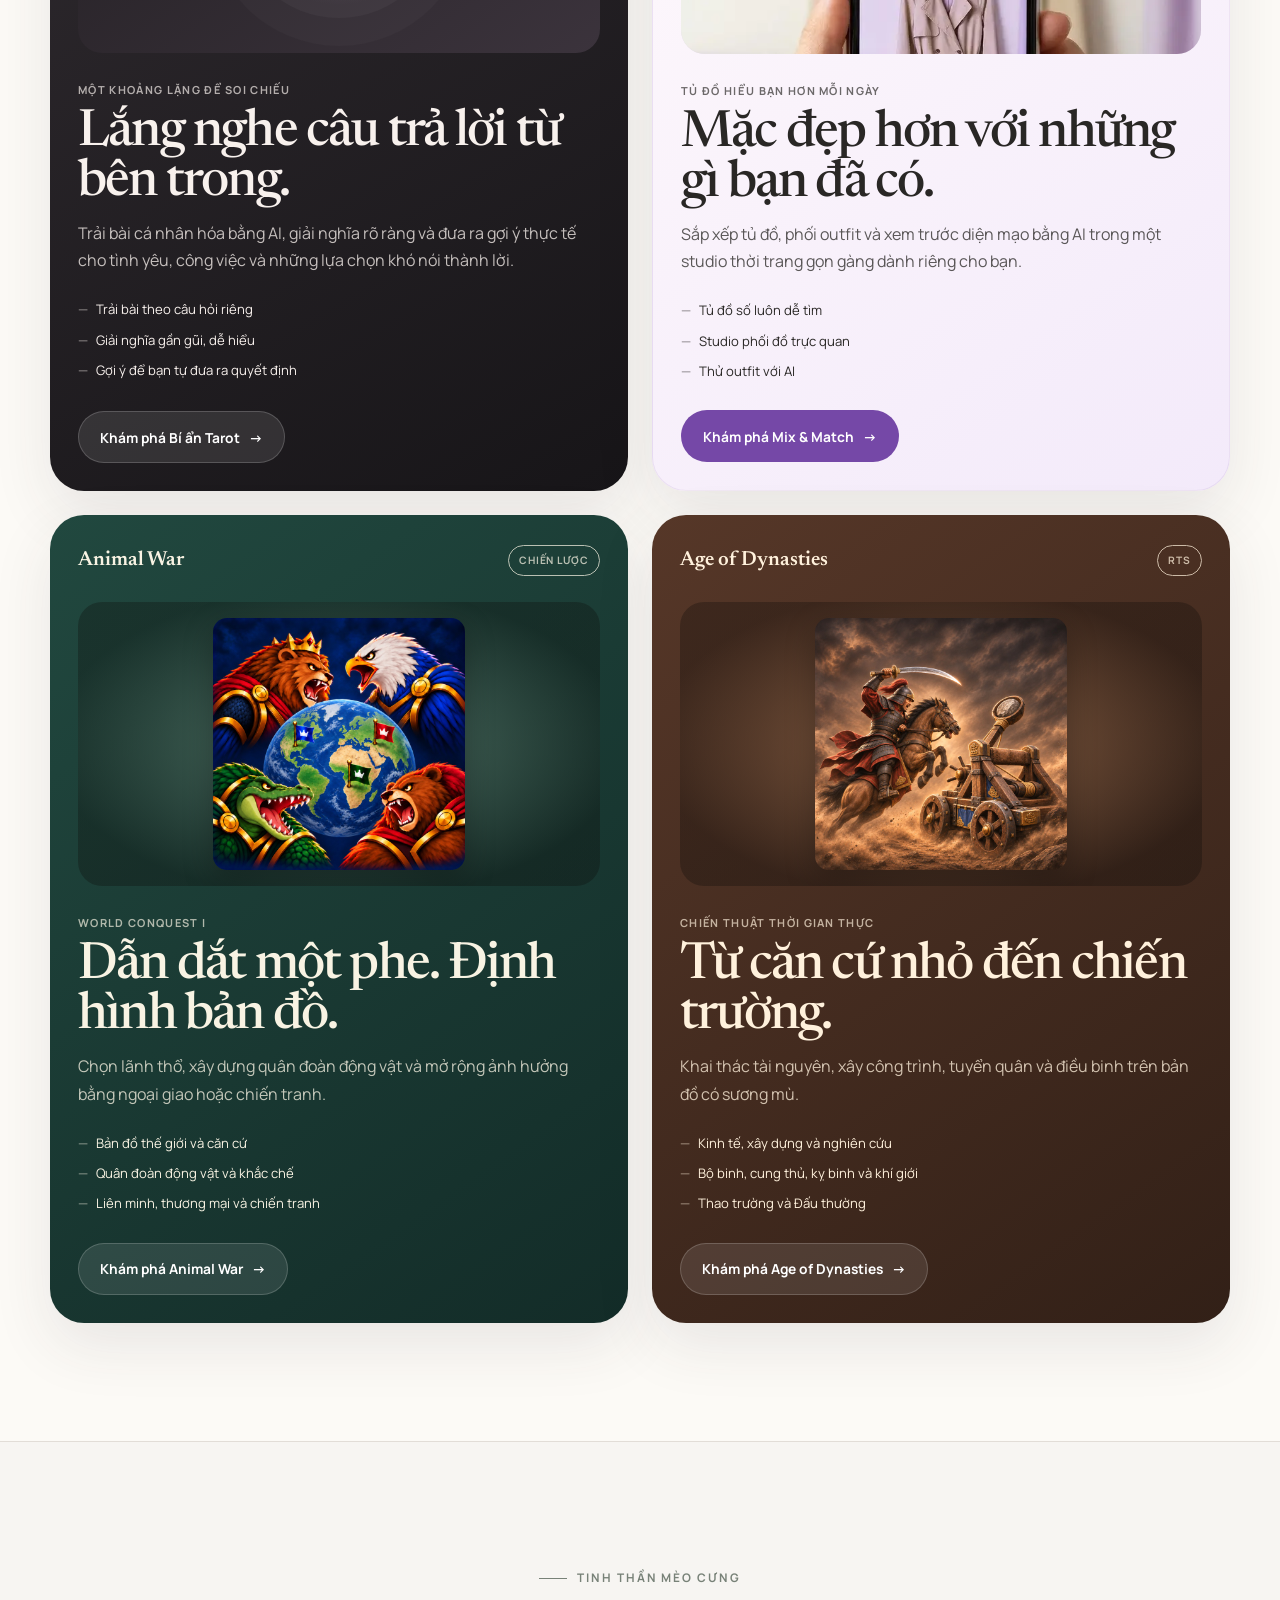
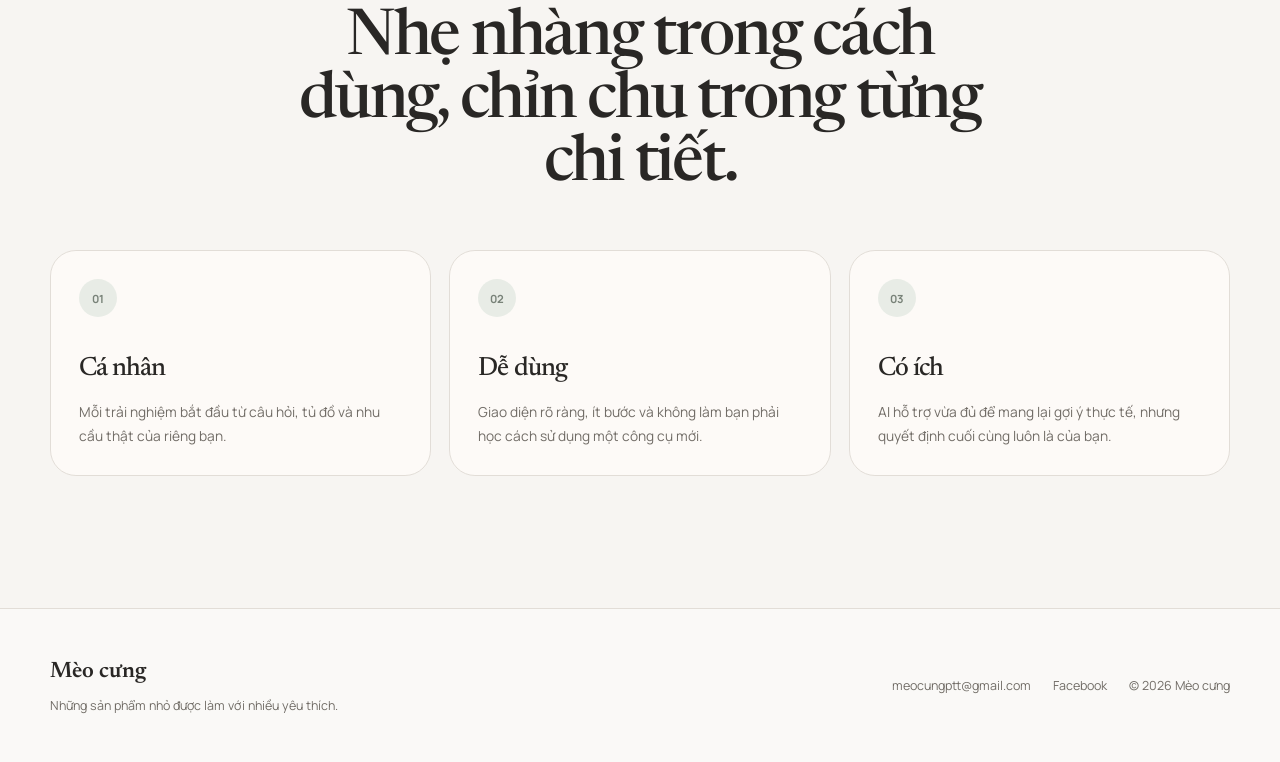
==== commit 05eef2de: "Add Animal War and Age of Dynasties to the website" ====
--- a/index.html
+++ b/index.html
@@ -4,7 +4,7 @@
     <meta charset="utf-8" />
     <meta name="viewport" content="width=device-width, initial-scale=1" />
     <meta name="theme-color" content="#f7f5f2" />
-    <meta name="description" content="Mèo cưng — hai trải nghiệm nhỏ dành cho trực giác, phong cách và khoảng riêng của bạn." />
+    <meta name="description" content="Khám phá các ứng dụng và game của Mèo cưng: Bí ẩn Tarot, Mix &amp; Match, Animal War và Age of Dynasties." />
     <title>Mèo cưng | Những trải nghiệm nhỏ dành cho bạn</title>
 
     <link rel="preconnect" href="https://fonts.googleapis.com" />
@@ -314,6 +314,7 @@
 
         .products-section {
             padding-block: 118px;
+            scroll-margin-top: 144px;
             border-block: 1px solid var(--home-line);
             background: rgba(255, 253, 250, 0.56);
         }
@@ -363,6 +364,16 @@
         .mix-product {
             border: 1px solid rgba(117, 72, 167, 0.1);
             background: linear-gradient(145deg, #fffafc 0%, #f3eafa 100%);
+        }
+
+        .animal-product {
+            background: linear-gradient(145deg, #21483f, #132c28);
+            color: #f8f3e3;
+        }
+
+        .dynasties-product {
+            background: linear-gradient(145deg, #563728, #322017);
+            color: #fff1dc;
         }
 
         .product-topline {
@@ -434,6 +445,29 @@
             object-position: center 34%;
         }
 
+        .game-visual {
+            display: grid;
+            place-items: center;
+            padding: 16px;
+            background: radial-gradient(ellipse, var(--cover-glow), rgba(12, 10, 8, 0.3) 78%);
+        }
+
+        .animal-product .game-visual {
+            --cover-glow: #507265;
+        }
+
+        .dynasties-product .game-visual {
+            --cover-glow: #896044;
+        }
+
+        .game-visual img {
+            display: block;
+            width: min(100%, 252px);
+            height: auto;
+            border-radius: 14px;
+            box-shadow: 0 10px 30px rgba(0, 0, 0, 0.3);
+        }
+
         .product-copy {
             display: flex;
             flex: 1;
@@ -479,7 +513,9 @@
             margin-top: auto;
         }
 
-        .tarot-product .home-button {
+        .tarot-product .home-button,
+        .animal-product .home-button,
+        .dynasties-product .home-button {
             border-color: rgba(255, 255, 255, 0.18);
             background: rgba(255, 255, 255, 0.1);
             color: #fff;
@@ -698,7 +734,9 @@
             <nav class="global-tabs" data-i18n-aria="navAria" aria-label="Điều hướng chính">
                 <a class="global-tab" aria-current="page" href="index.html" data-i18n="navHome">Trang chủ</a>
                 <a class="global-tab" href="tarot.html" data-i18n="navTarot">Bí ẩn Tarot</a>
-                <a class="global-tab" href="yearly.html">Mix & Match</a>
+                <a class="global-tab" href="mixmatch.html">Mix & Match</a>
+                <a class="global-tab" href="animal-war.html">Animal War</a>
+                <a class="global-tab" href="age-of-dynasties.html">Age of Dynasties</a>
             </nav>
 
             <div class="global-language" role="group" data-i18n-aria="languageAria" aria-label="Chọn ngôn ngữ">
@@ -713,7 +751,7 @@
             <div class="hero-copy">
                 <p class="eyebrow" data-i18n="heroEyebrow">Mèo cưng studio</p>
                 <h1 id="home-title" data-i18n="heroTitle">Những trải nghiệm nhỏ, dành cho khoảng riêng của bạn.</h1>
-                <p class="hero-lead" data-i18n="heroLead">Một nơi nhẹ nhàng để lắng nghe trực giác, tìm cảm hứng và chăm chút phong cách theo cách rất riêng.</p>
+                <p class="hero-lead" data-i18n="heroLead">Lắng nghe trực giác, tìm cảm hứng phối đồ hoặc thử tài cầm quân trong hai thế giới chiến lược của Mèo cưng.</p>
                 <div class="hero-actions">
                     <a class="home-button home-button-primary" href="#products">
                         <span data-i18n="heroPrimary">Khám phá sản phẩm</span>
@@ -740,9 +778,9 @@
         <section class="products-section" id="products" aria-labelledby="products-title">
             <div class="home-shell">
                 <div class="section-heading">
-                    <p class="eyebrow" data-i18n="productsEyebrow">Hai trải nghiệm, một tinh thần</p>
-                    <h2 id="products-title" data-i18n="productsTitle">Chọn điều bạn cần cho hôm nay.</h2>
-                    <p data-i18n="productsLead">Mỗi sản phẩm có một thế giới riêng, nhưng đều được tạo ra để dễ dùng, gần gũi và có ích trong đời sống hằng ngày.</p>
+                    <p class="eyebrow" data-i18n="productsEyebrow">Ứng dụng và game</p>
+                    <h2 id="products-title" data-i18n="productsTitle">Hôm nay bạn muốn khám phá gì?</h2>
+                    <p data-i18n="productsLead">Từ một trải bài hay một bộ đồ mới đến bản đồ thế giới và chiến trường thời các triều đại.</p>
                 </div>
 
                 <div class="product-grid">
@@ -790,8 +828,59 @@
                                 <li data-i18n="mixPointThree">Thử outfit với AI</li>
                             </ul>
                             <div class="product-actions">
-                                <a class="home-button" href="yearly.html">
+                                <a class="home-button" href="mixmatch.html">
                                     <span data-i18n="mixCta">Khám phá Mix & Match</span>
+                                    <span aria-hidden="true">→</span>
+                                </a>
+                            </div>
+                        </div>
+                    </article>
+                    <article class="product-card animal-product">
+                        <div class="product-topline">
+                            <div class="product-logo">Animal War</div>
+                            <span class="product-status" data-i18n="animalStatus">Chiến lược</span>
+                        </div>
+                        <div class="product-visual game-visual">
+                            <img src="assets/games/animal-war.jpg" alt="" width="800" height="800" loading="lazy" />
+                        </div>
+                        <div class="product-copy">
+                            <p class="product-kicker">World Conquest I</p>
+                            <h3 data-i18n="animalTitle">Dẫn dắt một phe. Định hình bản đồ.</h3>
+                            <p data-i18n="animalDescription">Chọn lãnh thổ, xây dựng quân đoàn động vật và mở rộng ảnh hưởng bằng ngoại giao hoặc chiến tranh.</p>
+                            <ul class="product-points">
+                                <li data-i18n="animalPointOne">Bản đồ thế giới và căn cứ</li>
+                                <li data-i18n="animalPointTwo">Quân đoàn động vật và khắc chế</li>
+                                <li data-i18n="animalPointThree">Liên minh, thương mại và chiến tranh</li>
+                            </ul>
+                            <div class="product-actions">
+                                <a class="home-button" href="animal-war.html">
+                                    <span data-i18n="animalCta">Khám phá Animal War</span>
+                                    <span aria-hidden="true">→</span>
+                                </a>
+                            </div>
+                        </div>
+                    </article>
+
+                    <article class="product-card dynasties-product">
+                        <div class="product-topline">
+                            <div class="product-logo">Age of Dynasties</div>
+                            <span class="product-status">RTS</span>
+                        </div>
+                        <div class="product-visual game-visual">
+                            <img src="assets/games/age-of-dynasties.jpg" alt="" width="800" height="800" loading="lazy" />
+                        </div>
+                        <div class="product-copy">
+                            <p class="product-kicker" data-i18n="dynastiesKicker">Chiến thuật thời gian thực</p>
+                            <h3 data-i18n="dynastiesTitle">Từ căn cứ nhỏ đến chiến trường.</h3>
+                            <p data-i18n="dynastiesDescription">Khai thác tài nguyên, xây công trình, tuyển quân và điều binh trên bản đồ có sương mù.</p>
+                            <ul class="product-points">
+                                <li data-i18n="dynastiesPointOne">Kinh tế, xây dựng và nghiên cứu</li>
+                                <li data-i18n="dynastiesPointTwo">Bộ binh, cung thủ, kỵ binh và khí giới</li>
+                                <li data-i18n="dynastiesPointThree">Thao trường và Đấu thường</li>
+                            </ul>
+                            <div class="product-actions">
+                                <a class="home-button" href="age-of-dynasties.html">
+                                    <span data-i18n="dynastiesCta">Khám phá Age of Dynasties</span>
                                     <span aria-hidden="true">→</span>
                                 </a>
                             </div>
@@ -844,7 +933,7 @@
         const translations = {
             vi: {
                 pageTitle: "Mèo cưng | Những trải nghiệm nhỏ dành cho bạn",
-                pageDescription: "Mèo cưng — hai trải nghiệm nhỏ dành cho trực giác, phong cách và khoảng riêng của bạn.",
+                pageDescription: "Khám phá các ứng dụng và game của Mèo cưng: Bí ẩn Tarot, Mix & Match, Animal War và Age of Dynasties.",
                 skipLink: "Bỏ qua điều hướng",
                 navAria: "Điều hướng chính",
                 languageAria: "Chọn ngôn ngữ",
@@ -852,12 +941,12 @@
                 navTarot: "Bí ẩn Tarot",
                 heroEyebrow: "Mèo cưng studio",
                 heroTitle: "Những trải nghiệm nhỏ, dành cho khoảng riêng của bạn.",
-                heroLead: "Một nơi nhẹ nhàng để lắng nghe trực giác, tìm cảm hứng và chăm chút phong cách theo cách rất riêng.",
+                heroLead: "Lắng nghe trực giác, tìm cảm hứng phối đồ hoặc thử tài cầm quân trong hai thế giới chiến lược của Mèo cưng.",
                 heroPrimary: "Khám phá sản phẩm",
                 heroSecondary: "Trò chuyện với Mèo cưng",
-                productsEyebrow: "Hai trải nghiệm, một tinh thần",
-                productsTitle: "Chọn điều bạn cần cho hôm nay.",
-                productsLead: "Mỗi sản phẩm có một thế giới riêng, nhưng đều được tạo ra để dễ dùng, gần gũi và có ích trong đời sống hằng ngày.",
+                productsEyebrow: "Ứng dụng và game",
+                productsTitle: "Hôm nay bạn muốn khám phá gì?",
+                productsLead: "Từ một trải bài hay một bộ đồ mới đến bản đồ thế giới và chiến trường thời các triều đại.",
                 tarotStatus: "Trực giác",
                 tarotKicker: "Một khoảng lặng để soi chiếu",
                 tarotTitle: "Lắng nghe câu trả lời từ bên trong.",
@@ -875,6 +964,20 @@
                 mixPointTwo: "Studio phối đồ trực quan",
                 mixPointThree: "Thử outfit với AI",
                 mixCta: "Khám phá Mix & Match",
+                animalStatus: "Chiến lược",
+                animalTitle: "Dẫn dắt một phe. Định hình bản đồ.",
+                animalDescription: "Chọn lãnh thổ, xây dựng quân đoàn động vật và mở rộng ảnh hưởng bằng ngoại giao hoặc chiến tranh.",
+                animalPointOne: "Bản đồ thế giới và căn cứ",
+                animalPointTwo: "Quân đoàn động vật và khắc chế",
+                animalPointThree: "Liên minh, thương mại và chiến tranh",
+                animalCta: "Khám phá Animal War",
+                dynastiesKicker: "Chiến thuật thời gian thực",
+                dynastiesTitle: "Từ căn cứ nhỏ đến chiến trường.",
+                dynastiesDescription: "Khai thác tài nguyên, xây công trình, tuyển quân và điều binh trên bản đồ có sương mù.",
+                dynastiesPointOne: "Kinh tế, xây dựng và nghiên cứu",
+                dynastiesPointTwo: "Bộ binh, cung thủ, kỵ binh và khí giới",
+                dynastiesPointThree: "Thao trường và Đấu thường",
+                dynastiesCta: "Khám phá Age of Dynasties",
                 valuesEyebrow: "Tinh thần Mèo cưng",
                 valuesTitle: "Nhẹ nhàng trong cách dùng, chỉn chu trong từng chi tiết.",
                 valueOneTitle: "Cá nhân",
@@ -887,7 +990,7 @@
             },
             en: {
                 pageTitle: "Mèo cưng | Small experiences made for you",
-                pageDescription: "Mèo cưng — two thoughtful experiences for intuition, personal style, and a little space of your own.",
+                pageDescription: "Explore apps and games from Mèo cưng: Tarot Mysteries, Mix & Match, Animal War, and Age of Dynasties.",
                 skipLink: "Skip navigation",
                 navAria: "Primary navigation",
                 languageAria: "Choose language",
@@ -895,12 +998,12 @@
                 navTarot: "Tarot Mysteries",
                 heroEyebrow: "Mèo cưng studio",
                 heroTitle: "Small experiences, made for a space that feels like yours.",
-                heroLead: "A gentle place to listen to your intuition, find inspiration, and shape a personal style in your own way.",
+                heroLead: "Reflect with Tarot, find inspiration for your next outfit, or take command in two strategy worlds from Mèo cưng.",
                 heroPrimary: "Explore products",
                 heroSecondary: "Talk to Mèo cưng",
-                productsEyebrow: "Two experiences, one spirit",
-                productsTitle: "Choose what you need today.",
-                productsLead: "Each product has a world of its own, yet both are designed to feel useful, approachable, and easy to bring into everyday life.",
+                productsEyebrow: "Apps and games",
+                productsTitle: "What will you explore today?",
+                productsLead: "From a Tarot reading or a new outfit to a world map and the battlefields of past dynasties.",
                 tarotStatus: "Intuition",
                 tarotKicker: "A quiet space for reflection",
                 tarotTitle: "Listen for the answer within.",
@@ -918,6 +1021,20 @@
                 mixPointTwo: "An intuitive outfit studio",
                 mixPointThree: "AI-powered outfit try-on",
                 mixCta: "Explore Mix & Match",
+                animalStatus: "Strategy",
+                animalTitle: "Lead a faction. Reshape the map.",
+                animalDescription: "Choose a territory, raise animal armies, and expand your influence through diplomacy or war.",
+                animalPointOne: "World map and bases",
+                animalPointTwo: "Animal armies and counters",
+                animalPointThree: "Alliances, trade, and war",
+                animalCta: "Explore Animal War",
+                dynastiesKicker: "Real-time strategy",
+                dynastiesTitle: "From a small base to the battlefield.",
+                dynastiesDescription: "Gather resources, construct buildings, recruit troops, and command them across a map covered by fog of war.",
+                dynastiesPointOne: "Economy, construction, and research",
+                dynastiesPointTwo: "Infantry, archers, cavalry, and siege engines",
+                dynastiesPointThree: "Training Ground and Skirmish",
+                dynastiesCta: "Explore Age of Dynasties",
                 valuesEyebrow: "The Mèo cưng spirit",
                 valuesTitle: "Gentle to use, considered in every detail.",
                 valueOneTitle: "Personal",
--- a/assets/site-shell.css
+++ b/assets/site-shell.css
@@ -158,7 +158,7 @@
     outline-offset: 3px;
 }
 
-@media (max-width: 780px) {
+@media (max-width: 1024px) {
     .global-nav {
         grid-template-columns: minmax(0, 1fr) auto;
         gap: 10px 16px;
@@ -169,13 +169,8 @@
         width: 100%;
         grid-column: 1 / -1;
         grid-row: 2;
-        justify-content: flex-start;
-        overflow-x: auto;
-        scrollbar-width: none;
-    }
-
-    .global-tabs::-webkit-scrollbar {
-        display: none;
+        flex-wrap: wrap;
+        border-radius: 22px;
     }
 
     .global-tab {
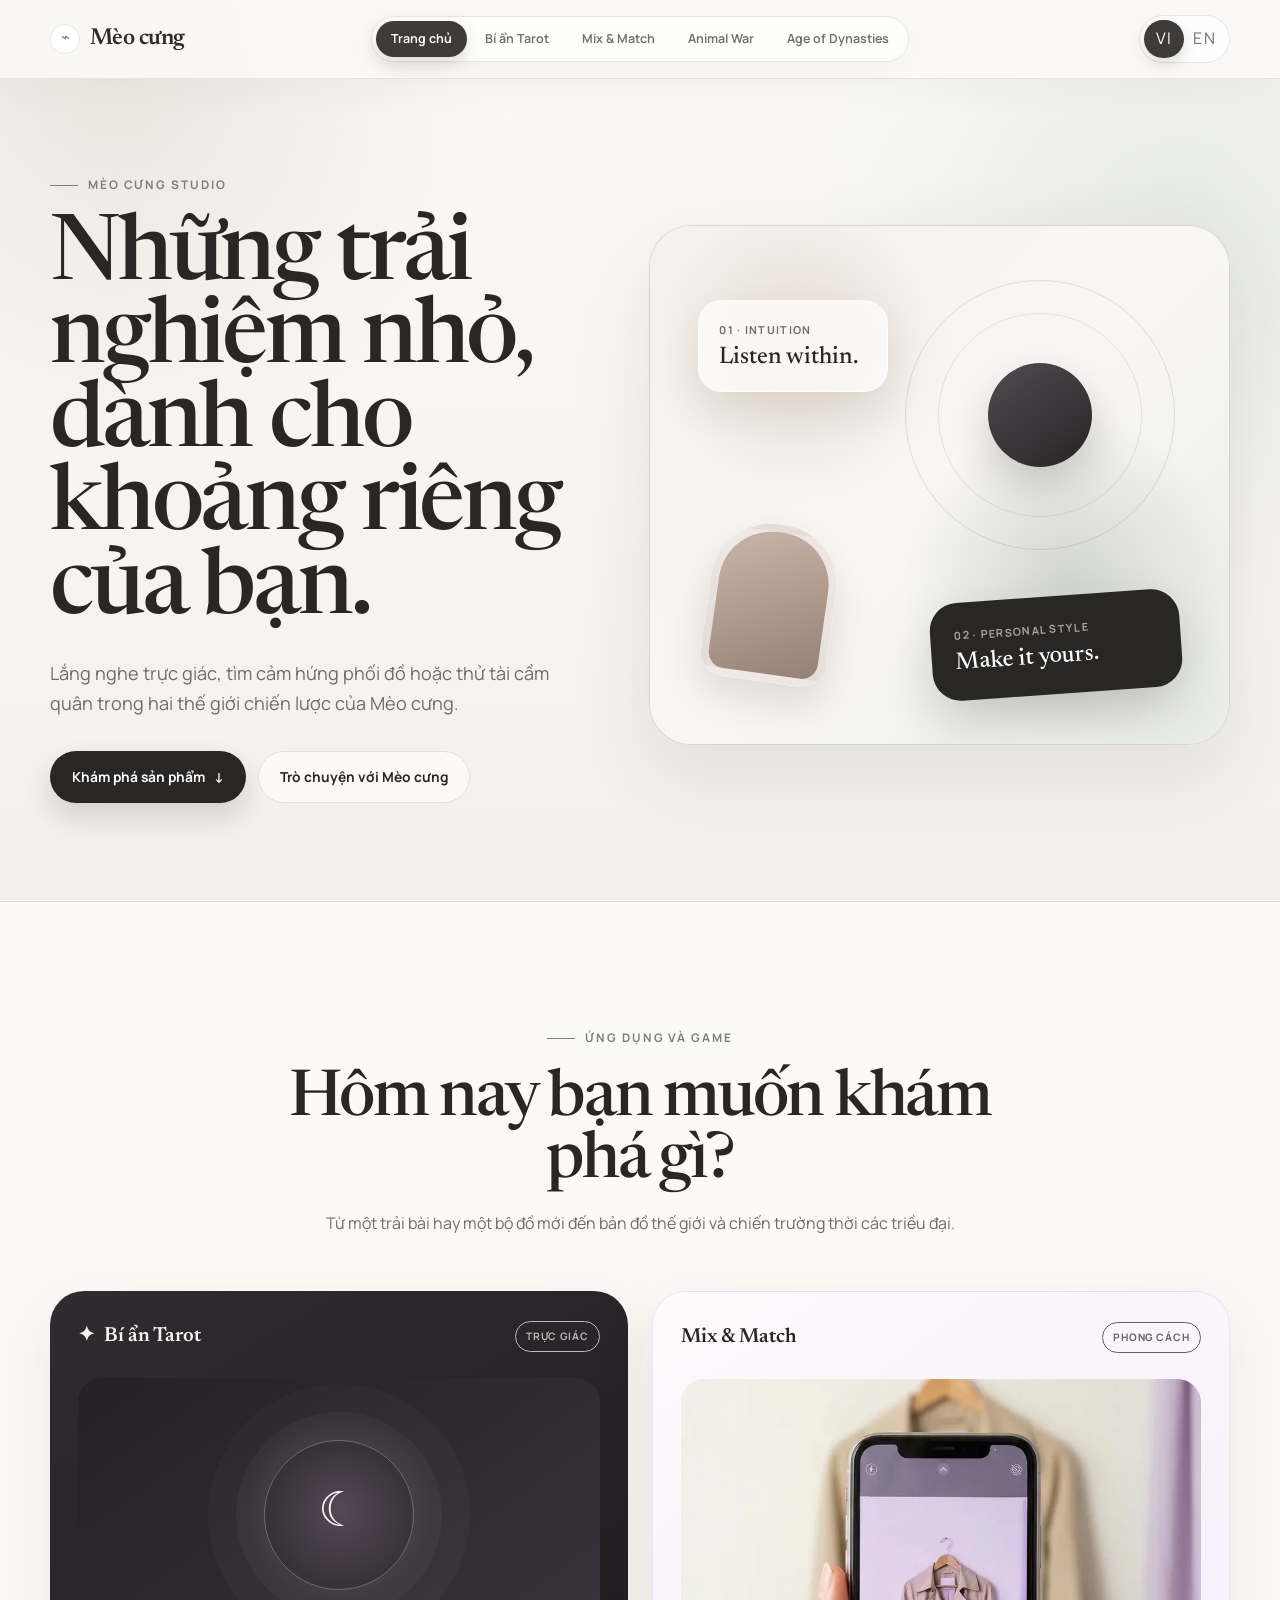
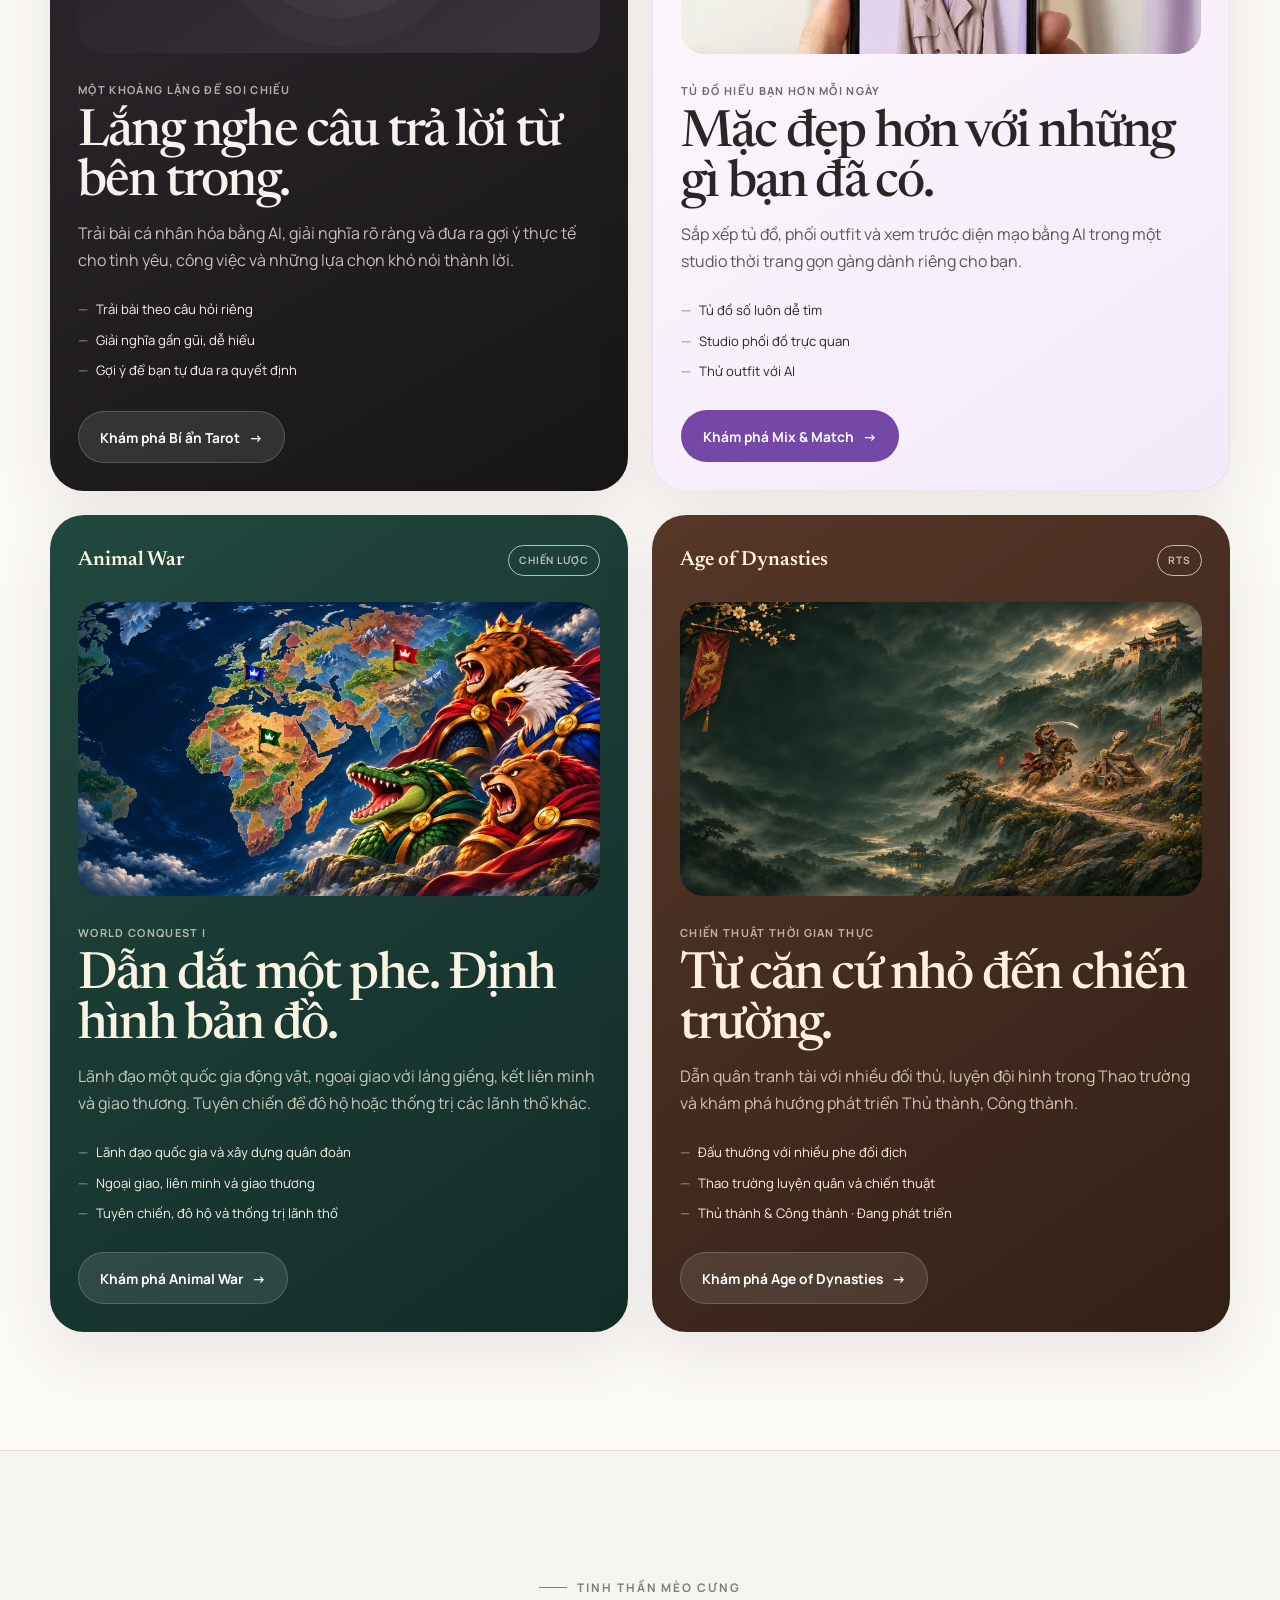
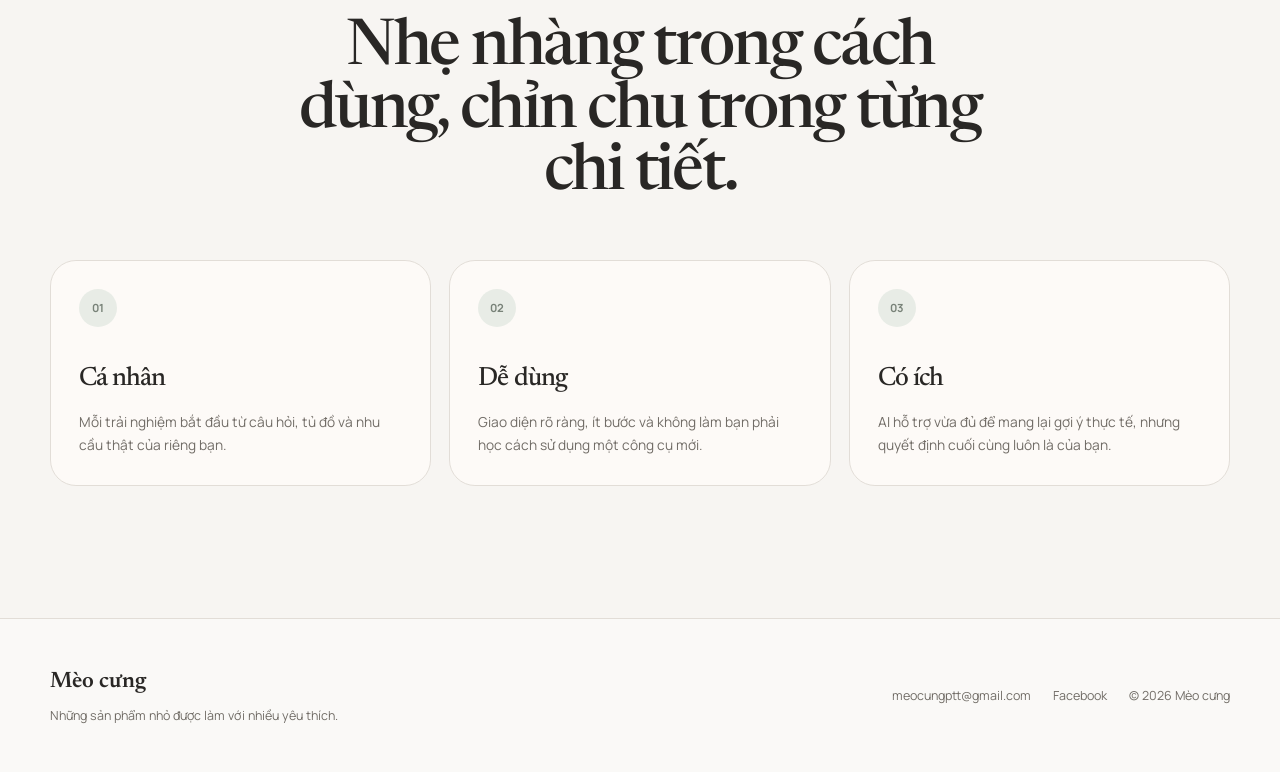
==== commit 5b707906: "Refresh game pages with current UI captures and illustrated features" ====
--- a/index.html
+++ b/index.html
@@ -446,26 +446,16 @@
         }
 
         .game-visual {
-            display: grid;
-            place-items: center;
-            padding: 16px;
-            background: radial-gradient(ellipse, var(--cover-glow), rgba(12, 10, 8, 0.3) 78%);
-        }
-
-        .animal-product .game-visual {
-            --cover-glow: #507265;
-        }
-
-        .dynasties-product .game-visual {
-            --cover-glow: #896044;
+            background: #132c28;
+            min-height: 0;
+            aspect-ratio: 16 / 9;
         }
 
         .game-visual img {
             display: block;
-            width: min(100%, 252px);
-            height: auto;
-            border-radius: 14px;
-            box-shadow: 0 10px 30px rgba(0, 0, 0, 0.3);
+            width: 100%;
+            height: 100%;
+            object-fit: cover;
         }
 
         .product-copy {
@@ -687,6 +677,10 @@
 
             .product-visual {
                 min-height: 240px;
+            }
+
+            .game-visual {
+                min-height: 0;
             }
 
             .value-grid {
@@ -841,16 +835,16 @@
                             <span class="product-status" data-i18n="animalStatus">Chiến lược</span>
                         </div>
                         <div class="product-visual game-visual">
-                            <img src="assets/games/animal-war.jpg" alt="" width="800" height="800" loading="lazy" />
+                            <img src="assets/games/animal-war-hero.jpg" alt="" width="1672" height="941" loading="lazy" />
                         </div>
                         <div class="product-copy">
                             <p class="product-kicker">World Conquest I</p>
                             <h3 data-i18n="animalTitle">Dẫn dắt một phe. Định hình bản đồ.</h3>
-                            <p data-i18n="animalDescription">Chọn lãnh thổ, xây dựng quân đoàn động vật và mở rộng ảnh hưởng bằng ngoại giao hoặc chiến tranh.</p>
+                            <p data-i18n="animalDescription">Lãnh đạo một quốc gia động vật, ngoại giao với láng giềng, kết liên minh và giao thương. Tuyên chiến để đô hộ hoặc thống trị các lãnh thổ khác.</p>
                             <ul class="product-points">
-                                <li data-i18n="animalPointOne">Bản đồ thế giới và căn cứ</li>
-                                <li data-i18n="animalPointTwo">Quân đoàn động vật và khắc chế</li>
-                                <li data-i18n="animalPointThree">Liên minh, thương mại và chiến tranh</li>
+                                <li data-i18n="animalPointOne">Lãnh đạo quốc gia và xây dựng quân đoàn</li>
+                                <li data-i18n="animalPointTwo">Ngoại giao, liên minh và giao thương</li>
+                                <li data-i18n="animalPointThree">Tuyên chiến, đô hộ và thống trị lãnh thổ</li>
                             </ul>
                             <div class="product-actions">
                                 <a class="home-button" href="animal-war.html">
@@ -867,16 +861,16 @@
                             <span class="product-status">RTS</span>
                         </div>
                         <div class="product-visual game-visual">
-                            <img src="assets/games/age-of-dynasties.jpg" alt="" width="800" height="800" loading="lazy" />
+                            <img src="assets/games/age-of-dynasties-hero.jpg" alt="" width="1672" height="941" loading="lazy" />
                         </div>
                         <div class="product-copy">
                             <p class="product-kicker" data-i18n="dynastiesKicker">Chiến thuật thời gian thực</p>
                             <h3 data-i18n="dynastiesTitle">Từ căn cứ nhỏ đến chiến trường.</h3>
-                            <p data-i18n="dynastiesDescription">Khai thác tài nguyên, xây công trình, tuyển quân và điều binh trên bản đồ có sương mù.</p>
+                            <p data-i18n="dynastiesDescription">Dẫn quân tranh tài với nhiều đối thủ, luyện đội hình trong Thao trường và khám phá hướng phát triển Thủ thành, Công thành.</p>
                             <ul class="product-points">
-                                <li data-i18n="dynastiesPointOne">Kinh tế, xây dựng và nghiên cứu</li>
-                                <li data-i18n="dynastiesPointTwo">Bộ binh, cung thủ, kỵ binh và khí giới</li>
-                                <li data-i18n="dynastiesPointThree">Thao trường và Đấu thường</li>
+                                <li data-i18n="dynastiesPointOne">Đấu thường với nhiều phe đối địch</li>
+                                <li data-i18n="dynastiesPointTwo">Thao trường luyện quân và chiến thuật</li>
+                                <li data-i18n="dynastiesPointThree">Thủ thành &amp; Công thành · Đang phát triển</li>
                             </ul>
                             <div class="product-actions">
                                 <a class="home-button" href="age-of-dynasties.html">
@@ -966,17 +960,17 @@
                 mixCta: "Khám phá Mix & Match",
                 animalStatus: "Chiến lược",
                 animalTitle: "Dẫn dắt một phe. Định hình bản đồ.",
-                animalDescription: "Chọn lãnh thổ, xây dựng quân đoàn động vật và mở rộng ảnh hưởng bằng ngoại giao hoặc chiến tranh.",
-                animalPointOne: "Bản đồ thế giới và căn cứ",
-                animalPointTwo: "Quân đoàn động vật và khắc chế",
-                animalPointThree: "Liên minh, thương mại và chiến tranh",
+                animalDescription: "Lãnh đạo một quốc gia động vật, ngoại giao với láng giềng, kết liên minh và giao thương. Tuyên chiến để đô hộ hoặc thống trị các lãnh thổ khác.",
+                animalPointOne: "Lãnh đạo quốc gia và xây dựng quân đoàn",
+                animalPointTwo: "Ngoại giao, liên minh và giao thương",
+                animalPointThree: "Tuyên chiến, đô hộ và thống trị lãnh thổ",
                 animalCta: "Khám phá Animal War",
                 dynastiesKicker: "Chiến thuật thời gian thực",
                 dynastiesTitle: "Từ căn cứ nhỏ đến chiến trường.",
-                dynastiesDescription: "Khai thác tài nguyên, xây công trình, tuyển quân và điều binh trên bản đồ có sương mù.",
-                dynastiesPointOne: "Kinh tế, xây dựng và nghiên cứu",
-                dynastiesPointTwo: "Bộ binh, cung thủ, kỵ binh và khí giới",
-                dynastiesPointThree: "Thao trường và Đấu thường",
+                dynastiesDescription: "Dẫn quân tranh tài với nhiều đối thủ, luyện đội hình trong Thao trường và khám phá hướng phát triển Thủ thành, Công thành.",
+                dynastiesPointOne: "Đấu thường với nhiều phe đối địch",
+                dynastiesPointTwo: "Thao trường luyện quân và chiến thuật",
+                dynastiesPointThree: "Thủ thành & Công thành · Đang phát triển",
                 dynastiesCta: "Khám phá Age of Dynasties",
                 valuesEyebrow: "Tinh thần Mèo cưng",
                 valuesTitle: "Nhẹ nhàng trong cách dùng, chỉn chu trong từng chi tiết.",
@@ -1023,17 +1017,17 @@
                 mixCta: "Explore Mix & Match",
                 animalStatus: "Strategy",
                 animalTitle: "Lead a faction. Reshape the map.",
-                animalDescription: "Choose a territory, raise animal armies, and expand your influence through diplomacy or war.",
-                animalPointOne: "World map and bases",
-                animalPointTwo: "Animal armies and counters",
-                animalPointThree: "Alliances, trade, and war",
+                animalDescription: "Lead an animal nation, shape diplomacy, forge alliances, and trade with your neighbors. Declare war to subjugate or conquer rival territories.",
+                animalPointOne: "Lead your nation and raise armies",
+                animalPointTwo: "Diplomacy, alliances, and trade",
+                animalPointThree: "War, subjugation, and conquest",
                 animalCta: "Explore Animal War",
                 dynastiesKicker: "Real-time strategy",
                 dynastiesTitle: "From a small base to the battlefield.",
-                dynastiesDescription: "Gather resources, construct buildings, recruit troops, and command them across a map covered by fog of war.",
-                dynastiesPointOne: "Economy, construction, and research",
-                dynastiesPointTwo: "Infantry, archers, cavalry, and siege engines",
-                dynastiesPointThree: "Training Ground and Skirmish",
+                dynastiesDescription: "Command your army against rival factions, practice in the Training Ground, and discover the upcoming Tower Defense and Siege modes.",
+                dynastiesPointOne: "Skirmishes against rival factions",
+                dynastiesPointTwo: "Practice formations and tactics",
+                dynastiesPointThree: "Tower Defense & Siege · In development",
                 dynastiesCta: "Explore Age of Dynasties",
                 valuesEyebrow: "The Mèo cưng spirit",
                 valuesTitle: "Gentle to use, considered in every detail.",
